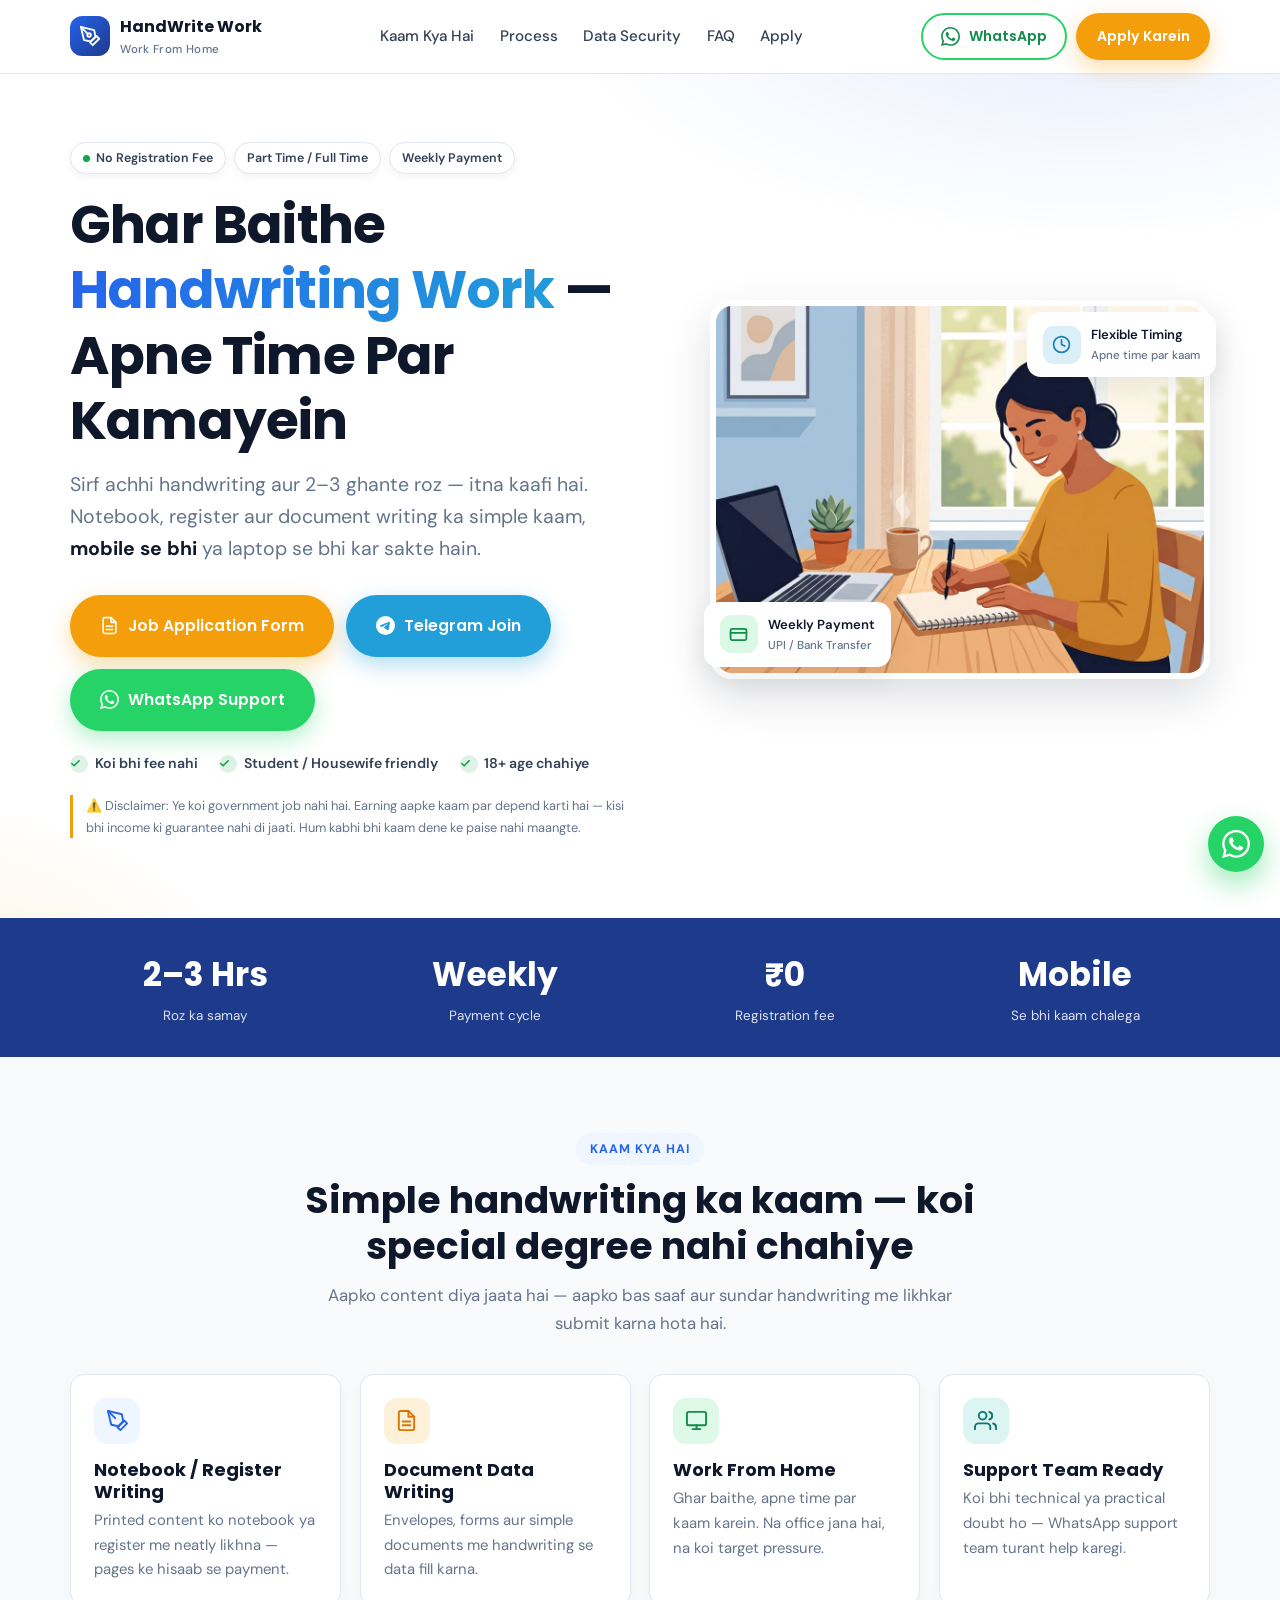
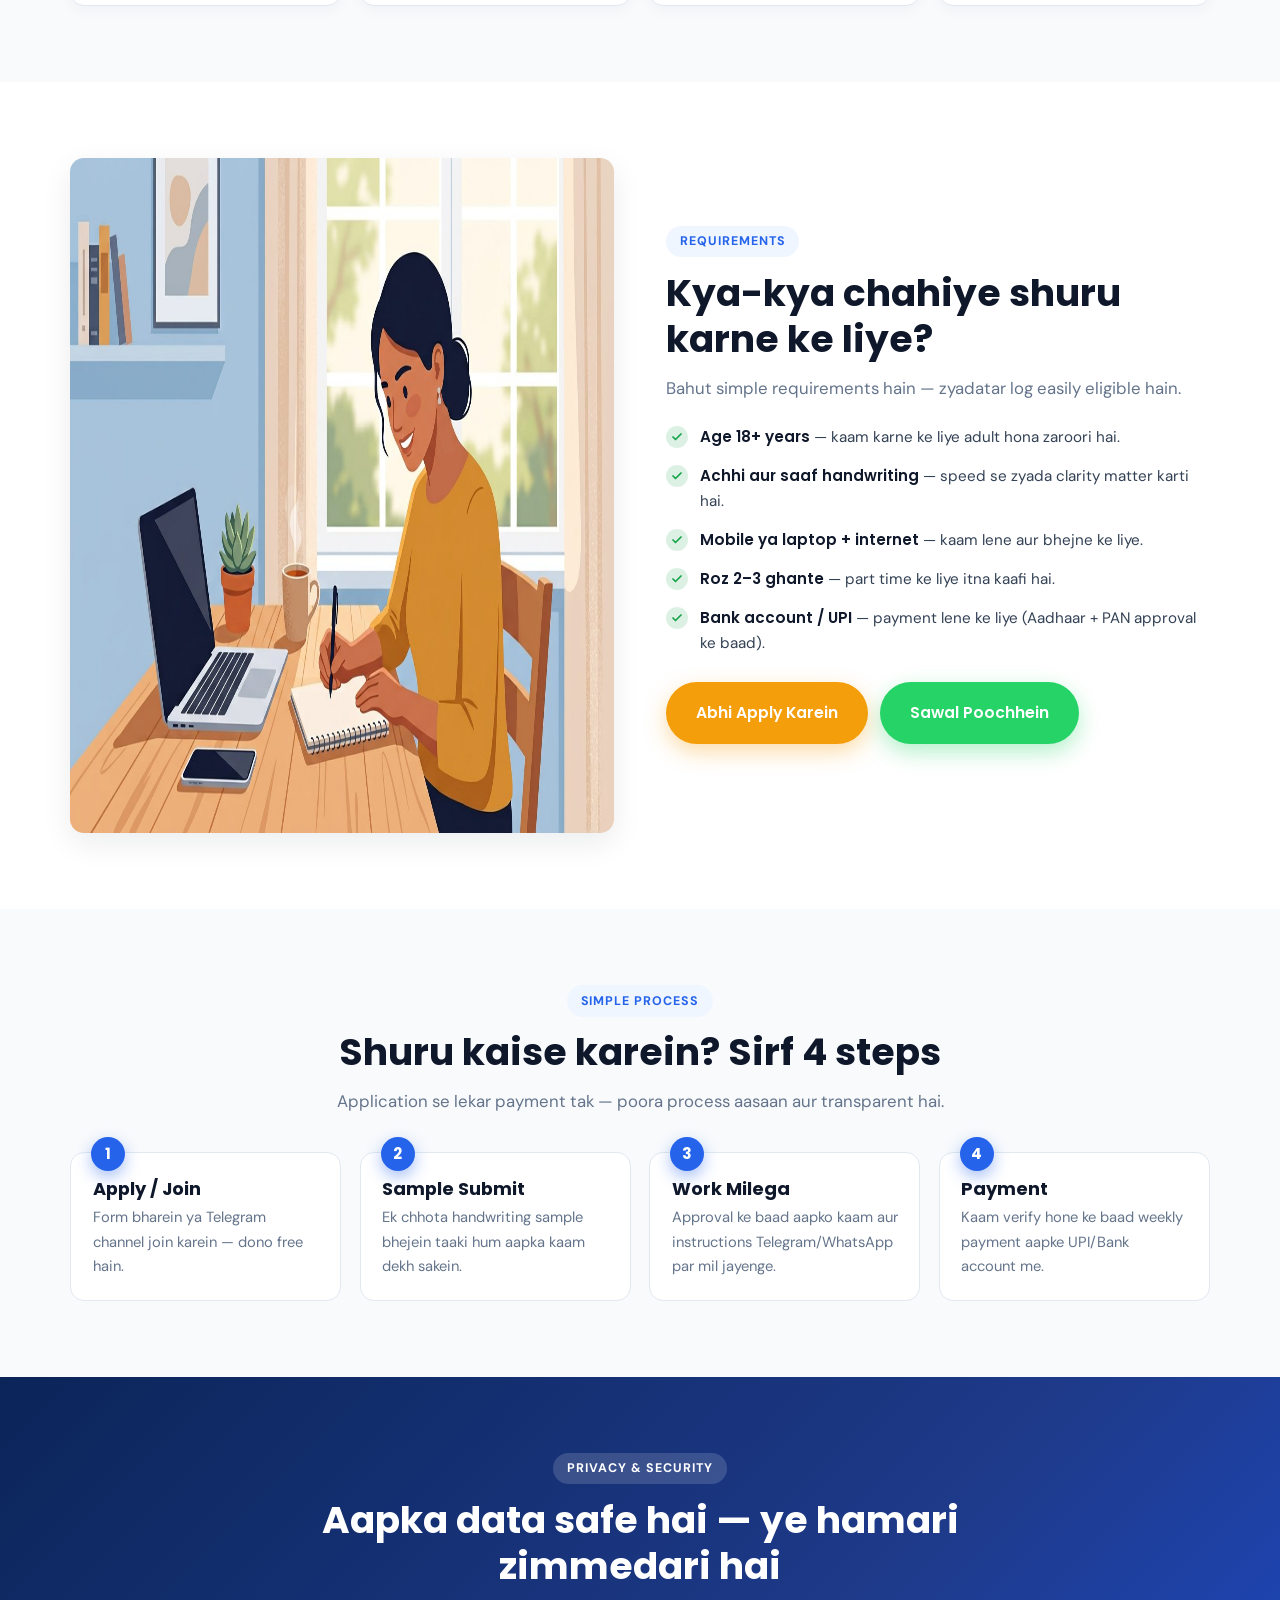
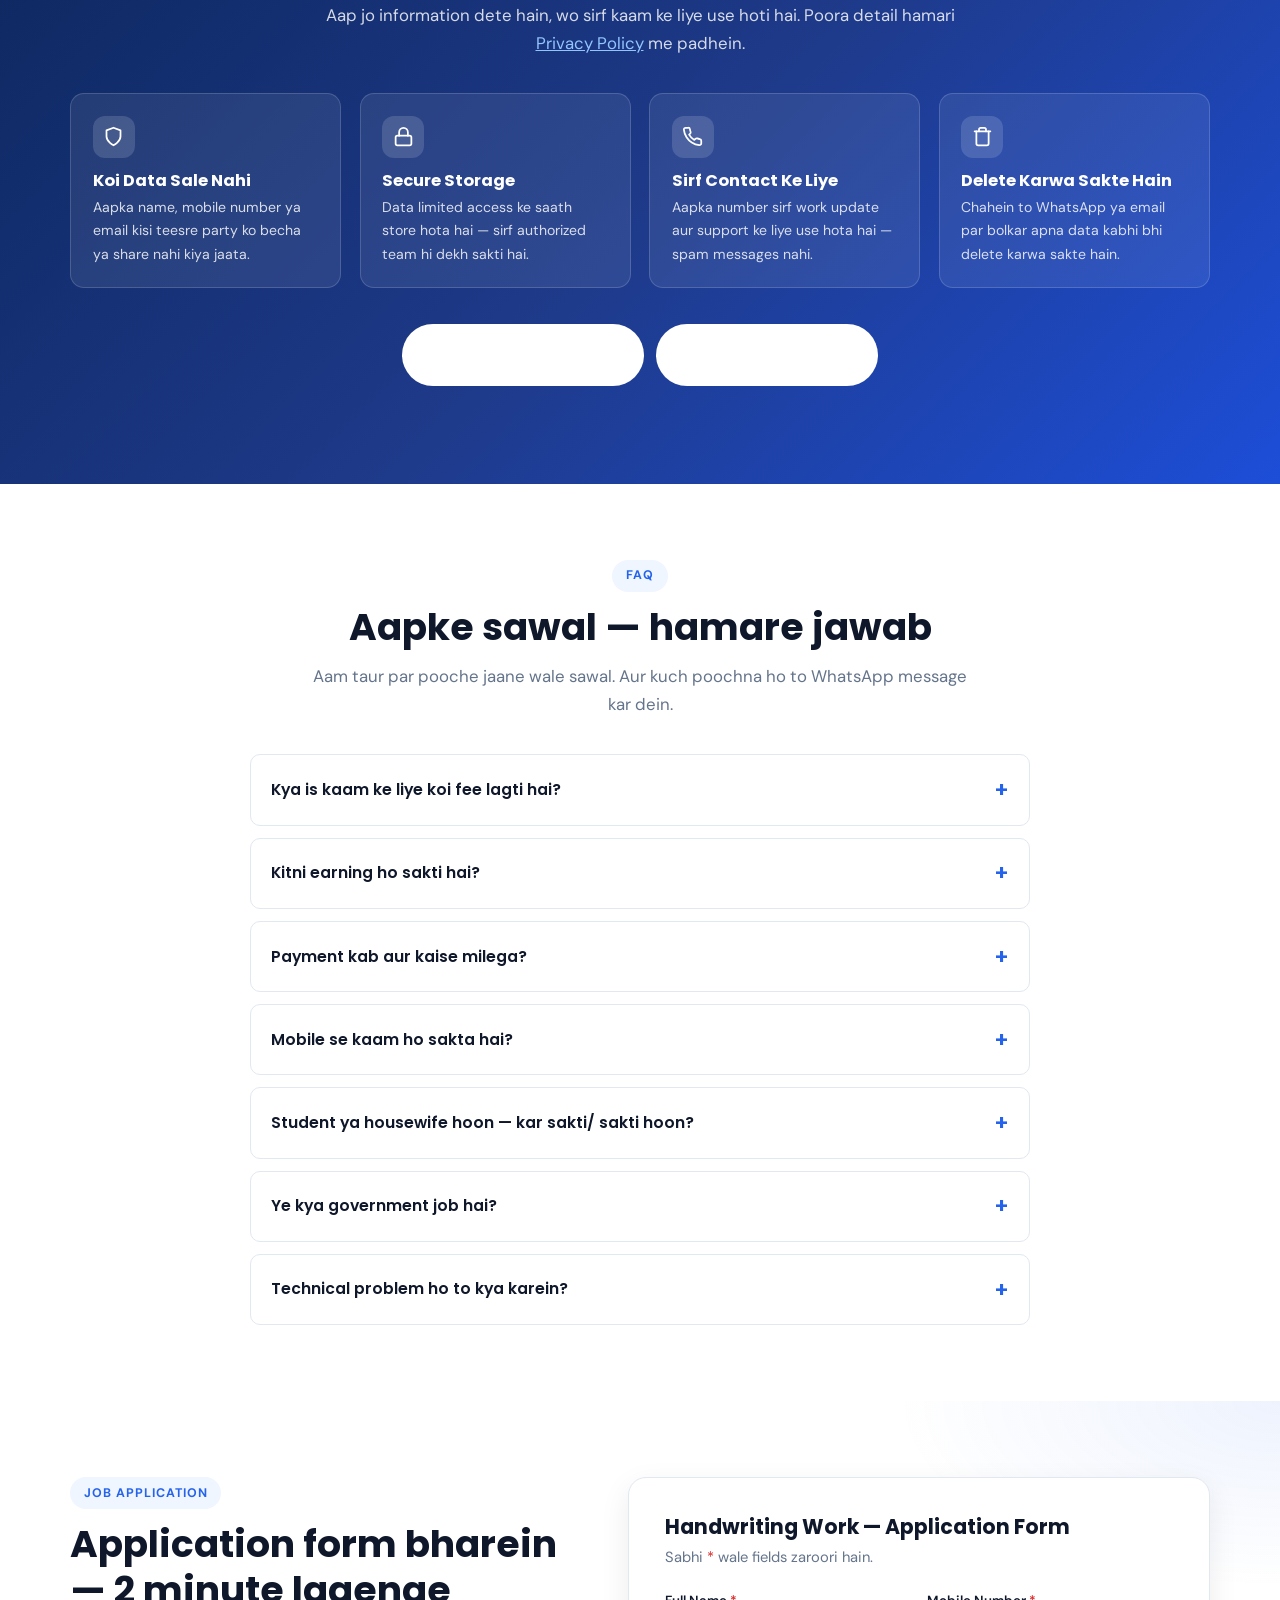
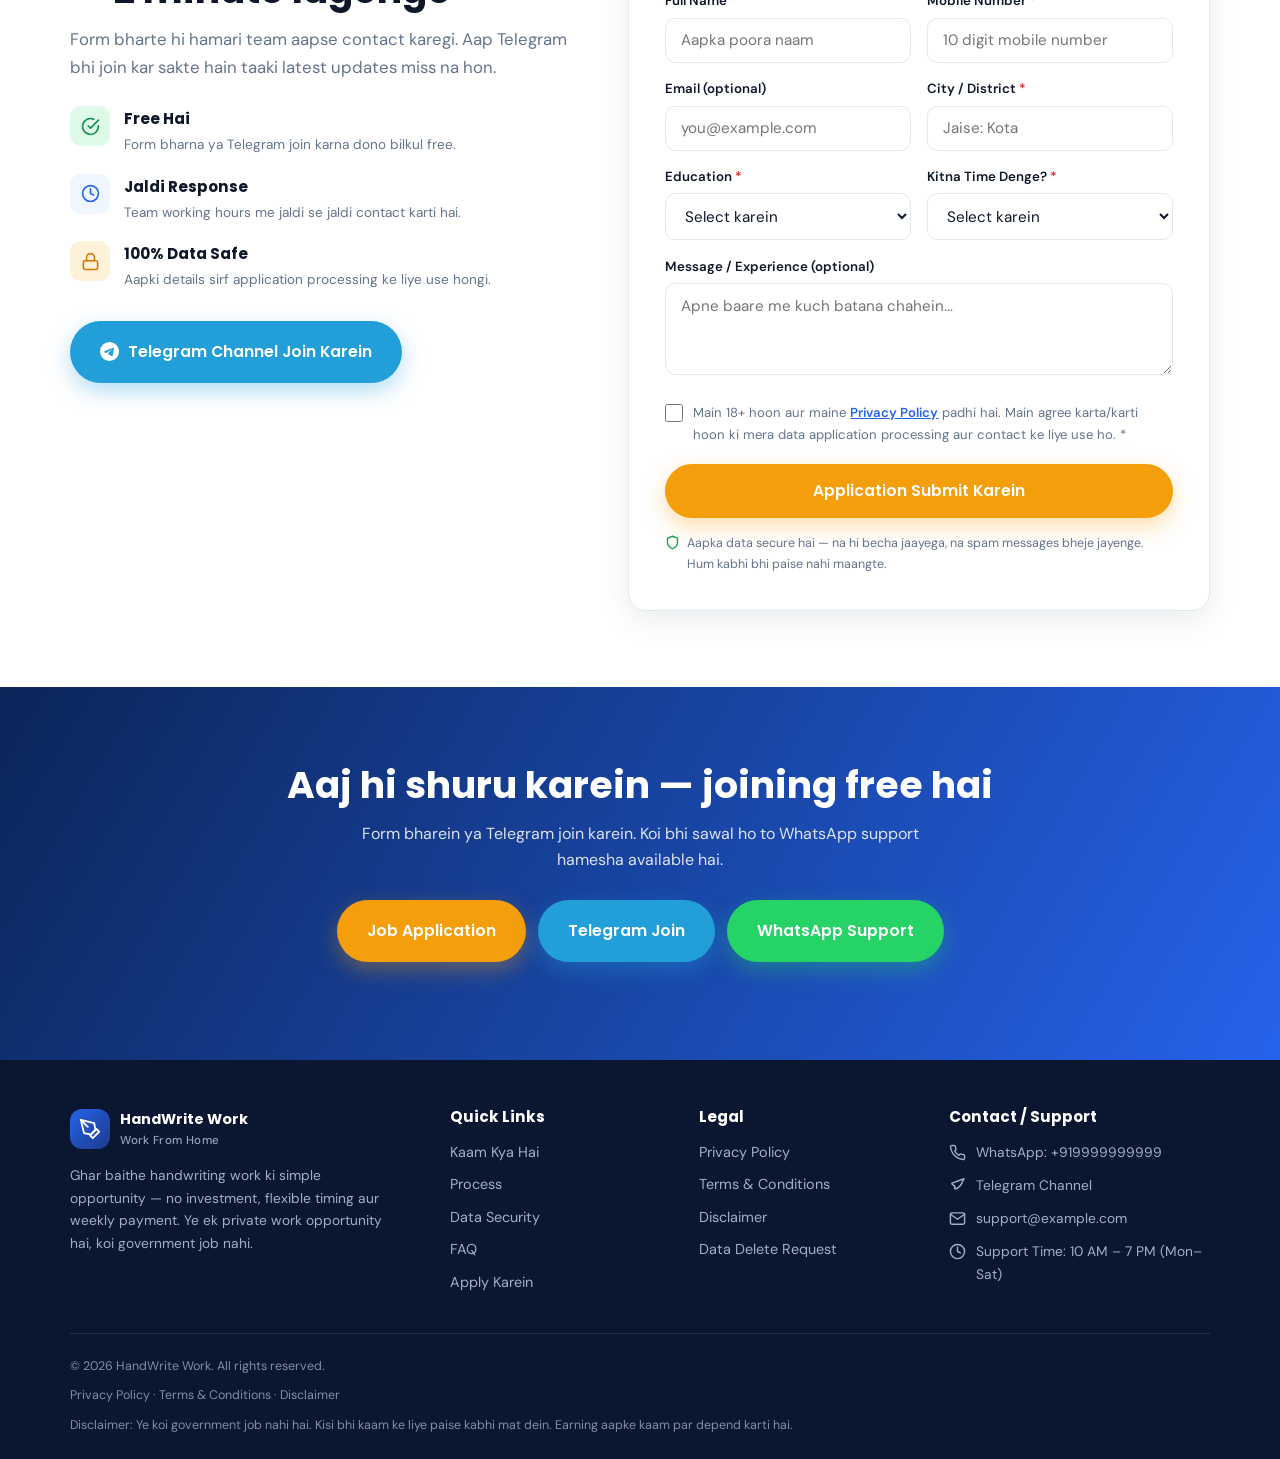
==== index.html @ a5d579d9 "Add mobile-responsive handwriting work landing page with form, Telegram/WhatsApp CTAs, privacy polic" ====
<!DOCTYPE html>
<html lang="en">
<head>
  <meta charset="UTF-8" />
  <meta name="viewport" content="width=device-width, initial-scale=1.0" />
  <title>Handwriting Work From Home | Ghar Baithe Handwriting Job</title>
  <meta name="description" content="Handwriting Work From Home job — ghar baithe handwriting kaam karein. No investment, flexible time, weekly payment. Telegram se join karein ya online application form bharein." />
  <meta name="theme-color" content="#1e3a8a" />

  <!-- Open Graph / Meta Ads friendly -->
  <meta property="og:type" content="website" />
  <meta property="og:title" content="Handwriting Work From Home | Ghar Baithe Handwriting Job" />
  <meta property="og:description" content="Ghar baithe handwriting kaam karein — no investment, flexible time, weekly payment. Abhi apply karein." />
  <meta property="og:image" content="assets/images/hero.jpg" />
  <meta property="og:url" content="" />
  <meta name="twitter:card" content="summary_large_image" />

  <link rel="preconnect" href="https://fonts.googleapis.com" />
  <link rel="preconnect" href="https://fonts.gstatic.com" crossorigin />
  <link href="https://fonts.googleapis.com/css2?family=Poppins:wght@500;600;700&family=DM+Sans:wght@400;500;600;700&display=swap" rel="stylesheet" />
  <link rel="stylesheet" href="assets/css/style.css" />
</head>
<body>

  <!-- ================= HEADER ================= -->
  <header class="site-header">
    <div class="container header-inner">
      <a href="index.html" class="brand" aria-label="Home">
        <span class="brand-icon">
          <svg viewBox="0 0 24 24" fill="none" stroke="currentColor" stroke-width="2" stroke-linecap="round" stroke-linejoin="round"><path d="M12 19l7-7 3 3-7 7-3-3z"/><path d="M18 13l-1.5-7.5L2 2l3.5 14.5L13 18l5-5z"/><path d="M2 2l7.586 7.586"/><circle cx="11" cy="11" r="2"/></svg>
        </span>
        <span class="brand-text">
          HandWrite Work
          <small>Work From Home</small>
        </span>
      </a>

      <nav class="nav-desktop" aria-label="Main navigation">
        <a href="#kaam">Kaam Kya Hai</a>
        <a href="#process">Process</a>
        <a href="#security">Data Security</a>
        <a href="#faq">FAQ</a>
        <a href="#apply">Apply</a>
      </nav>

      <div class="header-cta">
        <a class="btn btn-wa-ghost js-whatsapp" href="#" target="_blank" rel="noopener">
          <svg viewBox="0 0 24 24" fill="currentColor"><path d="M17.472 14.382c-.297-.149-1.758-.867-2.03-.967-.273-.099-.471-.148-.67.15-.197.297-.767.966-.94 1.164-.173.199-.347.223-.644.075-.297-.15-1.255-.463-2.39-1.475-.883-.788-1.48-1.761-1.653-2.059-.173-.297-.018-.458.13-.606.134-.133.298-.347.446-.52.149-.174.198-.298.298-.497.099-.198.05-.371-.025-.52-.075-.149-.669-1.612-.916-2.207-.242-.579-.487-.5-.669-.51-.173-.008-.371-.01-.57-.01-.198 0-.52.074-.792.372-.272.297-1.04 1.016-1.04 2.479 0 1.462 1.065 2.875 1.213 3.074.149.198 2.096 3.2 5.077 4.487.709.306 1.262.489 1.694.625.712.227 1.36.195 1.871.118.571-.085 1.758-.719 2.006-1.413.248-.694.248-1.289.173-1.413-.074-.124-.272-.198-.57-.347m-5.421 7.403h-.004a9.87 9.87 0 01-5.031-1.378l-.361-.214-3.741.982.998-3.648-.235-.374a9.86 9.86 0 01-1.51-5.26c.001-5.45 4.436-9.884 9.888-9.884 2.64 0 5.122 1.03 6.988 2.898a9.825 9.825 0 012.893 6.994c-.003 5.45-4.437 9.884-9.885 9.884m8.413-18.297A11.815 11.815 0 0012.05 0C5.495 0 .16 5.335.157 11.892c0 2.096.547 4.142 1.588 5.945L.057 24l6.305-1.654a11.882 11.882 0 005.683 1.448h.005c6.554 0 11.89-5.335 11.893-11.893a11.821 11.821 0 00-3.48-8.413z"/></svg>
          WhatsApp
        </a>
        <a class="btn btn-primary" href="#apply">Apply Karein</a>
      </div>
    </div>
  </header>

  <!-- ================= HERO ================= -->
  <section class="hero">
    <div class="container hero-grid">
      <div class="hero-copy">
        <div class="badge-row">
          <span class="badge"><span class="dot"></span> No Registration Fee</span>
          <span class="badge">Part Time / Full Time</span>
          <span class="badge">Weekly Payment</span>
        </div>

        <h1>Ghar Baithe <span class="hl">Handwriting Work</span> — Apne Time Par Kamayein</h1>

        <p class="hero-sub">
          Sirf achhi handwriting aur 2–3 ghante roz — itna kaafi hai.
          Notebook, register aur document writing ka simple kaam,
          <b>mobile se bhi</b> ya laptop se bhi kar sakte hain.
        </p>

        <div class="cta-row">
          <a class="btn btn-primary" href="#apply">
            <svg viewBox="0 0 24 24" fill="none" stroke="currentColor" stroke-width="2" stroke-linecap="round" stroke-linejoin="round"><path d="M14 2H6a2 2 0 0 0-2 2v16a2 2 0 0 0 2 2h12a2 2 0 0 0 2-2V8z"/><polyline points="14 2 14 8 20 8"/><line x1="16" y1="13" x2="8" y2="13"/><line x1="16" y1="17" x2="8" y2="17"/></svg>
            Job Application Form
          </a>
          <a class="btn btn-telegram js-telegram" href="#" target="_blank" rel="noopener">
            <svg viewBox="0 0 24 24" fill="currentColor"><path d="M11.944 0A12 12 0 0 0 0 12a12 12 0 0 0 12 12 12 12 0 0 0 12-12A12 12 0 0 0 12 0a12 12 0 0 0-.056 0zm4.962 7.224c.1-.002.321.023.465.14a.506.506 0 0 1 .171.325c.016.093.036.306.02.472-.18 1.898-.962 6.502-1.36 8.627-.168.9-.499 1.201-.82 1.23-.696.065-1.225-.46-1.9-.902-1.056-.693-1.653-1.124-2.678-1.8-1.185-.78-.417-1.21.258-1.91.177-.184 3.247-2.977 3.307-3.23.007-.032.014-.15-.056-.212s-.174-.041-.249-.024c-.106.024-1.793 1.14-5.061 3.345-.48.33-.913.49-1.302.48-.428-.008-1.252-.241-1.865-.44-.752-.245-1.349-.374-1.297-.789.027-.216.325-.437.893-.663 3.498-1.524 5.83-2.529 6.998-3.014 3.332-1.386 4.025-1.627 4.476-1.635z"/></svg>
            Telegram Join
          </a>
          <a class="btn btn-whatsapp js-whatsapp" href="#" target="_blank" rel="noopener">
            <svg viewBox="0 0 24 24" fill="currentColor"><path d="M17.472 14.382c-.297-.149-1.758-.867-2.03-.967-.273-.099-.471-.148-.67.15-.197.297-.767.966-.94 1.164-.173.199-.347.223-.644.075-.297-.15-1.255-.463-2.39-1.475-.883-.788-1.48-1.761-1.653-2.059-.173-.297-.018-.458.13-.606.134-.133.298-.347.446-.52.149-.174.198-.298.298-.497.099-.198.05-.371-.025-.52-.075-.149-.669-1.612-.916-2.207-.242-.579-.487-.5-.669-.51-.173-.008-.371-.01-.57-.01-.198 0-.52.074-.792.372-.272.297-1.04 1.016-1.04 2.479 0 1.462 1.065 2.875 1.213 3.074.149.198 2.096 3.2 5.077 4.487.709.306 1.262.489 1.694.625.712.227 1.36.195 1.871.118.571-.085 1.758-.719 2.006-1.413.248-.694.248-1.289.173-1.413-.074-.124-.272-.198-.57-.347m-5.421 7.403h-.004a9.87 9.87 0 01-5.031-1.378l-.361-.214-3.741.982.998-3.648-.235-.374a9.86 9.86 0 01-1.51-5.26c.001-5.45 4.436-9.884 9.888-9.884 2.64 0 5.122 1.03 6.988 2.898a9.825 9.825 0 012.893 6.994c-.003 5.45-4.437 9.884-9.885 9.884m8.413-18.297A11.815 11.815 0 0012.05 0C5.495 0 .16 5.335.157 11.892c0 2.096.547 4.142 1.588 5.945L.057 24l6.305-1.654a11.882 11.882 0 005.683 1.448h.005c6.554 0 11.89-5.335 11.893-11.893a11.821 11.821 0 00-3.48-8.413z"/></svg>
            WhatsApp Support
          </a>
        </div>

        <div class="trust-row">
          <span><span class="check-ic"><svg viewBox="0 0 24 24" fill="none" stroke="currentColor" stroke-width="3.5" stroke-linecap="round" stroke-linejoin="round"><polyline points="20 6 9 17 4 12"/></svg></span> Koi bhi fee nahi</span>
          <span><span class="check-ic"><svg viewBox="0 0 24 24" fill="none" stroke="currentColor" stroke-width="3.5" stroke-linecap="round" stroke-linejoin="round"><polyline points="20 6 9 17 4 12"/></svg></span> Student / Housewife friendly</span>
          <span><span class="check-ic"><svg viewBox="0 0 24 24" fill="none" stroke="currentColor" stroke-width="3.5" stroke-linecap="round" stroke-linejoin="round"><polyline points="20 6 9 17 4 12"/></svg></span> 18+ age chahiye</span>
        </div>

        <p class="hero-note">
          ⚠️ Disclaimer: Ye koi government job nahi hai. Earning aapke kaam par depend karti hai — kisi bhi income ki guarantee nahi di jaati.
          Hum kabhi bhi kaam dene ke paise nahi maangte.
        </p>
      </div>

      <div class="hero-media">
        <div class="frame">
          <img src="assets/images/hero.jpg" alt="Ghar baithe handwriting work karne wali woman — work from home job illustration" width="900" height="675" />
        </div>
        <div class="float-card fc-1">
          <span class="pill pill-green">
            <svg width="19" height="19" viewBox="0 0 24 24" fill="none" stroke="currentColor" stroke-width="2.2" stroke-linecap="round" stroke-linejoin="round"><rect x="2" y="5" width="20" height="14" rx="2"/><line x1="2" y1="10" x2="22" y2="10"/></svg>
          </span>
          <div>Weekly Payment<small>UPI / Bank Transfer</small></div>
        </div>
        <div class="float-card fc-2">
          <span class="pill pill-blue">
            <svg width="19" height="19" viewBox="0 0 24 24" fill="none" stroke="currentColor" stroke-width="2.2" stroke-linecap="round" stroke-linejoin="round"><circle cx="12" cy="12" r="10"/><polyline points="12 6 12 12 16 14"/></svg>
          </span>
          <div>Flexible Timing<small>Apne time par kaam</small></div>
        </div>
      </div>
    </div>
  </section>

  <!-- ================= STATS ================= -->
  <section class="stats" aria-label="Quick facts">
    <div class="container stats-grid">
      <div>
        <div class="stat-num">2–3 Hrs</div>
        <div class="stat-label">Roz ka samay</div>
      </div>
      <div>
        <div class="stat-num">Weekly</div>
        <div class="stat-label">Payment cycle</div>
      </div>
      <div>
        <div class="stat-num">₹0</div>
        <div class="stat-label">Registration fee</div>
      </div>
      <div>
        <div class="stat-num">Mobile</div>
        <div class="stat-label">Se bhi kaam chalega</div>
      </div>
    </div>
  </section>

  <!-- ================= KAAM KYA HAI ================= -->
  <section class="section" id="kaam">
    <div class="container">
      <div class="section-head">
        <span class="eyebrow">Kaam Kya Hai</span>
        <h2>Simple handwriting ka kaam — koi special degree nahi chahiye</h2>
        <p class="lead">Aapko content diya jaata hai — aapko bas saaf aur sundar handwriting me likhkar submit karna hota hai.</p>
      </div>

      <div class="cards four">
        <div class="card">
          <div class="ic ic-blue">
            <svg viewBox="0 0 24 24" fill="none" stroke="currentColor" stroke-width="2" stroke-linecap="round" stroke-linejoin="round"><path d="M12 19l7-7 3 3-7 7-3-3z"/><path d="M18 13l-1.5-7.5L2 2l3.5 14.5L13 18l5-5z"/><path d="M2 2l7.586 7.586"/></svg>
          </div>
          <h3>Notebook / Register Writing</h3>
          <p>Printed content ko notebook ya register me neatly likhna — pages ke hisaab se payment.</p>
        </div>
        <div class="card">
          <div class="ic ic-amber">
            <svg viewBox="0 0 24 24" fill="none" stroke="currentColor" stroke-width="2" stroke-linecap="round" stroke-linejoin="round"><path d="M14 2H6a2 2 0 0 0-2 2v16a2 2 0 0 0 2 2h12a2 2 0 0 0 2-2V8z"/><polyline points="14 2 14 8 20 8"/><line x1="16" y1="13" x2="8" y2="13"/><line x1="16" y1="17" x2="8" y2="17"/></svg>
          </div>
          <h3>Document Data Writing</h3>
          <p>Envelopes, forms aur simple documents me handwriting se data fill karna.</p>
        </div>
        <div class="card">
          <div class="ic ic-green">
            <svg viewBox="0 0 24 24" fill="none" stroke="currentColor" stroke-width="2" stroke-linecap="round" stroke-linejoin="round"><rect x="2" y="3" width="20" height="14" rx="2"/><line x1="8" y1="21" x2="16" y2="21"/><line x1="12" y1="17" x2="12" y2="21"/></svg>
          </div>
          <h3>Work From Home</h3>
          <p>Ghar baithe, apne time par kaam karein. Na office jana hai, na koi target pressure.</p>
        </div>
        <div class="card">
          <div class="ic ic-teal">
            <svg viewBox="0 0 24 24" fill="none" stroke="currentColor" stroke-width="2" stroke-linecap="round" stroke-linejoin="round"><path d="M17 21v-2a4 4 0 0 0-4-4H5a4 4 0 0 0-4 4v2"/><circle cx="9" cy="7" r="4"/><path d="M23 21v-2a4 4 0 0 0-3-3.87"/><path d="M16 3.13a4 4 0 0 1 0 7.75"/></svg>
          </div>
          <h3>Support Team Ready</h3>
          <p>Koi bhi technical ya practical doubt ho — WhatsApp support team turant help karegi.</p>
        </div>
      </div>
    </div>
  </section>

  <!-- ================= REQUIREMENTS ================= -->
  <section class="section" style="background: var(--white);">
    <div class="container split">
      <div class="work-img">
        <img src="assets/images/hero.jpg" alt="Handwriting work sample — ghar baithe kaam ka illustration" width="900" height="675" loading="lazy" />
      </div>
      <div>
        <span class="eyebrow">Requirements</span>
        <h2>Kya-kya chahiye shuru karne ke liye?</h2>
        <p class="lead">Bahut simple requirements hain — zyadatar log easily eligible hain.</p>

        <ul class="tick-list">
          <li>
            <span class="tk"><svg viewBox="0 0 24 24" fill="none" stroke="currentColor" stroke-width="3.5" stroke-linecap="round" stroke-linejoin="round"><polyline points="20 6 9 17 4 12"/></svg></span>
            <div><b>Age 18+ years</b> — kaam karne ke liye adult hona zaroori hai.</div>
          </li>
          <li>
            <span class="tk"><svg viewBox="0 0 24 24" fill="none" stroke="currentColor" stroke-width="3.5" stroke-linecap="round" stroke-linejoin="round"><polyline points="20 6 9 17 4 12"/></svg></span>
            <div><b>Achhi aur saaf handwriting</b> — speed se zyada clarity matter karti hai.</div>
          </li>
          <li>
            <span class="tk"><svg viewBox="0 0 24 24" fill="none" stroke="currentColor" stroke-width="3.5" stroke-linecap="round" stroke-linejoin="round"><polyline points="20 6 9 17 4 12"/></svg></span>
            <div><b>Mobile ya laptop + internet</b> — kaam lene aur bhejne ke liye.</div>
          </li>
          <li>
            <span class="tk"><svg viewBox="0 0 24 24" fill="none" stroke="currentColor" stroke-width="3.5" stroke-linecap="round" stroke-linejoin="round"><polyline points="20 6 9 17 4 12"/></svg></span>
            <div><b>Roz 2–3 ghante</b> — part time ke liye itna kaafi hai.</div>
          </li>
          <li>
            <span class="tk"><svg viewBox="0 0 24 24" fill="none" stroke="currentColor" stroke-width="3.5" stroke-linecap="round" stroke-linejoin="round"><polyline points="20 6 9 17 4 12"/></svg></span>
            <div><b>Bank account / UPI</b> — payment lene ke liye (Aadhaar + PAN approval ke baad).</div>
          </li>
        </ul>

        <div class="cta-row" style="margin-top: 1.65rem;">
          <a class="btn btn-primary" href="#apply">Abhi Apply Karein</a>
          <a class="btn btn-whatsapp js-whatsapp" href="#" target="_blank" rel="noopener">Sawal Poochhein</a>
        </div>
      </div>
    </div>
  </section>

  <!-- ================= PROCESS STEPS ================= -->
  <section class="section" id="process">
    <div class="container">
      <div class="section-head">
        <span class="eyebrow">Simple Process</span>
        <h2>Shuru kaise karein? Sirf 4 steps</h2>
        <p class="lead">Application se lekar payment tak — poora process aasaan aur transparent hai.</p>
      </div>

      <div class="steps">
        <div class="step">
          <div class="step-num">1</div>
          <h3>Apply / Join</h3>
          <p>Form bharein ya Telegram channel join karein — dono free hain.</p>
        </div>
        <div class="step">
          <div class="step-num">2</div>
          <h3>Sample Submit</h3>
          <p>Ek chhota handwriting sample bhejein taaki hum aapka kaam dekh sakein.</p>
        </div>
        <div class="step">
          <div class="step-num">3</div>
          <h3>Work Milega</h3>
          <p>Approval ke baad aapko kaam aur instructions Telegram/WhatsApp par mil jayenge.</p>
        </div>
        <div class="step">
          <div class="step-num">4</div>
          <h3>Payment</h3>
          <p>Kaam verify hone ke baad weekly payment aapke UPI/Bank account me.</p>
        </div>
      </div>
    </div>
  </section>

  <!-- ================= DATA SECURITY ================= -->
  <section class="section security" id="security">
    <div class="container">
      <div class="section-head">
        <span class="eyebrow" style="background: rgba(255,255,255,0.15); color:#fff;">Privacy & Security</span>
        <h2>Aapka data safe hai — ye hamari zimmedari hai</h2>
        <p class="lead">Aap jo information dete hain, wo sirf kaam ke liye use hoti hai. Poora detail hamari <a href="privacy-policy.html" style="color:#93c5fd; text-decoration:underline;">Privacy Policy</a> me padhein.</p>
      </div>

      <div class="sec-grid">
        <div class="sec-item">
          <div class="ic">
            <svg viewBox="0 0 24 24" fill="none" stroke="currentColor" stroke-width="2" stroke-linecap="round" stroke-linejoin="round"><path d="M12 22s8-4 8-10V5l-8-3-8 3v7c0 6 8 10 8 10z"/></svg>
          </div>
          <h3>Koi Data Sale Nahi</h3>
          <p>Aapka name, mobile number ya email kisi teesre party ko becha ya share nahi kiya jaata.</p>
        </div>
        <div class="sec-item">
          <div class="ic">
            <svg viewBox="0 0 24 24" fill="none" stroke="currentColor" stroke-width="2" stroke-linecap="round" stroke-linejoin="round"><rect x="3" y="11" width="18" height="11" rx="2"/><path d="M7 11V7a5 5 0 0 1 10 0v4"/></svg>
          </div>
          <h3>Secure Storage</h3>
          <p>Data limited access ke saath store hota hai — sirf authorized team hi dekh sakti hai.</p>
        </div>
        <div class="sec-item">
          <div class="ic">
            <svg viewBox="0 0 24 24" fill="none" stroke="currentColor" stroke-width="2" stroke-linecap="round" stroke-linejoin="round"><path d="M22 16.92v3a2 2 0 0 1-2.18 2 19.79 19.79 0 0 1-8.63-3.07 19.5 19.5 0 0 1-6-6 19.79 19.79 0 0 1-3.07-8.67A2 2 0 0 1 4.11 2h3a2 2 0 0 1 2 1.72c.127.96.361 1.903.7 2.81a2 2 0 0 1-.45 2.11L8.09 9.91a16 16 0 0 0 6 6l1.27-1.27a2 2 0 0 1 2.11-.45c.907.339 1.85.573 2.81.7A2 2 0 0 1 22 16.92z"/></svg>
          </div>
          <h3>Sirf Contact Ke Liye</h3>
          <p>Aapka number sirf work update aur support ke liye use hota hai — spam messages nahi.</p>
        </div>
        <div class="sec-item">
          <div class="ic">
            <svg viewBox="0 0 24 24" fill="none" stroke="currentColor" stroke-width="2" stroke-linecap="round" stroke-linejoin="round"><polyline points="3 6 5 6 21 6"/><path d="M19 6v14a2 2 0 0 1-2 2H7a2 2 0 0 1-2-2V6m3 0V4a2 2 0 0 1 2-2h4a2 2 0 0 1 2 2v2"/></svg>
          </div>
          <h3>Delete Karwa Sakte Hain</h3>
          <p>Chahein to WhatsApp ya email par bolkar apna data kabhi bhi delete karwa sakte hain.</p>
        </div>
      </div>

      <div class="cta-row" style="justify-content:center; margin-top:2.25rem;">
        <a class="btn btn-outline" href="privacy-policy.html" style="color:#fff; border-color:rgba(255,255,255,0.5);">Privacy Policy Padhein</a>
        <a class="btn btn-outline" href="terms.html" style="color:#fff; border-color:rgba(255,255,255,0.5);">Terms & Conditions</a>
      </div>
    </div>
  </section>

  <!-- ================= FAQ ================= -->
  <section class="section" id="faq" style="background: var(--white);">
    <div class="container">
      <div class="section-head">
        <span class="eyebrow">FAQ</span>
        <h2>Aapke sawal — hamare jawab</h2>
        <p class="lead">Aam taur par pooche jaane wale sawal. Aur kuch poochna ho to WhatsApp message kar dein.</p>
      </div>

      <div class="faq-list">
        <details class="faq">
          <summary>Kya is kaam ke liye koi fee lagti hai?</summary>
          <p>Nahi. Joining bilkul free hai. Koi registration fee, material fee ya security amount nahi li jaati. Agar koi aapse paise maange to turant WhatsApp support par report karein.</p>
        </details>
        <details class="faq">
          <summary>Kitni earning ho sakti hai?</summary>
          <p>Earning aapke complete kiye gaye pages/kaam par depend karti hai — jitna achha aur time par kaam, utni achi earning. Kisi bhi fixed income ki guarantee nahi di jaati.</p>
        </details>
        <details class="faq">
          <summary>Payment kab aur kaise milega?</summary>
          <p>Verify kiya gaya kaam weekly process hota hai. Payment UPI ya bank transfer ke through bheja jaata hai.</p>
        </details>
        <details class="faq">
          <summary>Mobile se kaam ho sakta hai?</summary>
          <p>Haan, kaam samajhne aur submit karne ke liye mobile kaafi hai. Writing ke liye notebook + pen chahiye hoga. Behtar speed ke liye laptop optional hai.</p>
        </details>
        <details class="faq">
          <summary>Student ya housewife hoon — kar sakti/ sakti hoon?</summary>
          <p>Bilkul! Ye kaam part-time ke liye design kiya gaya hai. Students, housewives aur retired log sab kar sakte hain — bas age 18+ honi chahiye.</p>
        </details>
        <details class="faq">
          <summary>Ye kya government job hai?</summary>
          <p>Nahi. Ye ek private handwriting work-from-home opportunity hai. Ye kisi government department se affiliated nahi hai.</p>
        </details>
        <details class="faq">
          <summary>Technical problem ho to kya karein?</summary>
          <p>WhatsApp support button dabayein — hamari team technical aur practical dono tarah ki help ke liye available hai.</p>
        </details>
      </div>
    </div>
  </section>

  <!-- ================= APPLICATION FORM ================= -->
  <section class="section apply" id="apply">
    <div class="container apply-grid">
      <div>
        <span class="eyebrow">Job Application</span>
        <h2>Application form bharein — 2 minute lagenge</h2>
        <p class="lead">Form bharte hi hamari team aapse contact karegi. Aap Telegram bhi join kar sakte hain taaki latest updates miss na hon.</p>

        <div class="side-points">
          <div class="side-point">
            <div class="ic ic-green">
              <svg viewBox="0 0 24 24" fill="none" stroke="currentColor" stroke-width="2" stroke-linecap="round" stroke-linejoin="round"><path d="M22 11.08V12a10 10 0 1 1-5.93-9.14"/><polyline points="22 4 12 14.01 9 11.01"/></svg>
            </div>
            <div>
              <b>Free Hai</b>
              <span>Form bharna ya Telegram join karna dono bilkul free.</span>
            </div>
          </div>
          <div class="side-point">
            <div class="ic ic-blue">
              <svg viewBox="0 0 24 24" fill="none" stroke="currentColor" stroke-width="2" stroke-linecap="round" stroke-linejoin="round"><circle cx="12" cy="12" r="10"/><polyline points="12 6 12 12 16 14"/></svg>
            </div>
            <div>
              <b>Jaldi Response</b>
              <span>Team working hours me jaldi se jaldi contact karti hai.</span>
            </div>
          </div>
          <div class="side-point">
            <div class="ic ic-amber">
              <svg viewBox="0 0 24 24" fill="none" stroke="currentColor" stroke-width="2" stroke-linecap="round" stroke-linejoin="round"><rect x="3" y="11" width="18" height="11" rx="2"/><path d="M7 11V7a5 5 0 0 1 10 0v4"/></svg>
            </div>
            <div>
              <b>100% Data Safe</b>
              <span>Aapki details sirf application processing ke liye use hongi.</span>
            </div>
          </div>
        </div>

        <div class="cta-row" style="margin-top: 1.75rem;">
          <a class="btn btn-telegram js-telegram" href="#" target="_blank" rel="noopener">
            <svg viewBox="0 0 24 24" fill="currentColor"><path d="M11.944 0A12 12 0 0 0 0 12a12 12 0 0 0 12 12 12 12 0 0 0 12-12A12 12 0 0 0 12 0a12 12 0 0 0-.056 0zm4.962 7.224c.1-.002.321.023.465.14a.506.506 0 0 1 .171.325c.016.093.036.306.02.472-.18 1.898-.962 6.502-1.36 8.627-.168.9-.499 1.201-.82 1.23-.696.065-1.225-.46-1.9-.902-1.056-.693-1.653-1.124-2.678-1.8-1.185-.78-.417-1.21.258-1.91.177-.184 3.247-2.977 3.307-3.23.007-.032.014-.15-.056-.212s-.174-.041-.249-.024c-.106.024-1.793 1.14-5.061 3.345-.48.33-.913.49-1.302.48-.428-.008-1.252-.241-1.865-.44-.752-.245-1.349-.374-1.297-.789.027-.216.325-.437.893-.663 3.498-1.524 5.83-2.529 6.998-3.014 3.332-1.386 4.025-1.627 4.476-1.635z"/></svg>
            Telegram Channel Join Karein
          </a>
        </div>
      </div>

      <div class="form-card">
        <div id="formWrap">
          <h3>Handwriting Work — Application Form</h3>
          <p class="sub">Sabhi <span style="color:var(--danger)">*</span> wale fields zaroori hain.</p>

          <form id="applyForm" novalidate>
            <div class="form-row two">
              <div class="field" id="f-name">
                <label for="fullName">Full Name <span class="req">*</span></label>
                <input type="text" id="fullName" name="fullName" placeholder="Aapka poora naam" autocomplete="name" />
                <div class="err">Please apna naam likhein.</div>
              </div>
              <div class="field" id="f-mobile">
                <label for="mobile">Mobile Number <span class="req">*</span></label>
                <input type="tel" id="mobile" name="mobile" placeholder="10 digit mobile number" maxlength="10" inputmode="numeric" autocomplete="tel" />
                <div class="err">Valid 10 digit mobile number likhein.</div>
              </div>
            </div>

            <div class="form-row two">
              <div class="field" id="f-email">
                <label for="email">Email (optional)</label>
                <input type="email" id="email" name="email" placeholder="you@example.com" autocomplete="email" />
                <div class="err">Valid email address likhein.</div>
              </div>
              <div class="field" id="f-city">
                <label for="city">City / District <span class="req">*</span></label>
                <input type="text" id="city" name="city" placeholder="Jaise: Kota" autocomplete="address-level2" />
                <div class="err">Apna city/district likhein.</div>
              </div>
            </div>

            <div class="form-row two">
              <div class="field" id="f-education">
                <label for="education">Education <span class="req">*</span></label>
                <select id="education" name="education">
                  <option value="">Select karein</option>
                  <option>10th Pass</option>
                  <option>12th Pass</option>
                  <option>Graduate</option>
                  <option>Post Graduate</option>
                  <option>Other</option>
                </select>
                <div class="err">Education select karein.</div>
              </div>
              <div class="field" id="f-worktype">
                <label for="workType">Kitna Time Denge? <span class="req">*</span></label>
                <select id="workType" name="workType">
                  <option value="">Select karein</option>
                  <option>Part Time (2–3 hrs/day)</option>
                  <option>Full Time (5–6 hrs/day)</option>
                  <option>Weekend Only</option>
                </select>
                <div class="err">Ek option select karein.</div>
              </div>
            </div>

            <div class="field" id="f-message">
              <label for="message">Message / Experience (optional)</label>
              <textarea id="message" name="message" placeholder="Apne baare me kuch batana chahein..."></textarea>
            </div>

            <label class="consent" id="f-consent">
              <input type="checkbox" id="consent" name="consent" />
              <span>
                Main 18+ hoon aur maine
                <a href="privacy-policy.html" target="_blank" rel="noopener">Privacy Policy</a> padhi hai.
                Main agree karta/karti hoon ki mera data application processing aur contact ke liye use ho.
                <span class="req">*</span>
              </span>
            </label>

            <button type="submit" class="btn btn-primary btn-block" id="submitBtn">
              Application Submit Karein
            </button>

            <div class="form-note">
              <svg viewBox="0 0 24 24" fill="none" stroke="currentColor" stroke-width="2.2" stroke-linecap="round" stroke-linejoin="round"><path d="M12 22s8-4 8-10V5l-8-3-8 3v7c0 6 8 10 8 10z"/></svg>
              <span>Aapka data secure hai — na hi becha jaayega, na spam messages bheje jayenge. Hum kabhi bhi paise nahi maangte.</span>
            </div>
          </form>
        </div>

        <!-- Success state -->
        <div class="form-success" id="formSuccess">
          <div class="big-check">
            <svg viewBox="0 0 24 24" fill="none" stroke="currentColor" stroke-width="2.5" stroke-linecap="round" stroke-linejoin="round"><polyline points="20 6 9 17 4 12"/></svg>
          </div>
          <h3>Application mil gayi! ✅</h3>
          <p>Thank you! Hamari team jaldi aapse contact karegi. Taaki confirm ho jaye, apna application WhatsApp par bhi bhej dein — niche button dabayein.</p>
          <div class="cta-row">
            <a class="btn btn-whatsapp js-whatsapp-app" href="#" target="_blank" rel="noopener">
              <svg viewBox="0 0 24 24" fill="currentColor"><path d="M17.472 14.382c-.297-.149-1.758-.867-2.03-.967-.273-.099-.471-.148-.67.15-.197.297-.767.966-.94 1.164-.173.199-.347.223-.644.075-.297-.15-1.255-.463-2.39-1.475-.883-.788-1.48-1.761-1.653-2.059-.173-.297-.018-.458.13-.606.134-.133.298-.347.446-.52.149-.174.198-.298.298-.497.099-.198.05-.371-.025-.52-.075-.149-.669-1.612-.916-2.207-.242-.579-.487-.5-.669-.51-.173-.008-.371-.01-.57-.01-.198 0-.52.074-.792.372-.272.297-1.04 1.016-1.04 2.479 0 1.462 1.065 2.875 1.213 3.074.149.198 2.096 3.2 5.077 4.487.709.306 1.262.489 1.694.625.712.227 1.36.195 1.871.118.571-.085 1.758-.719 2.006-1.413.248-.694.248-1.289.173-1.413-.074-.124-.272-.198-.57-.347m-5.421 7.403h-.004a9.87 9.87 0 01-5.031-1.378l-.361-.214-3.741.982.998-3.648-.235-.374a9.86 9.86 0 01-1.51-5.26c.001-5.45 4.436-9.884 9.888-9.884 2.64 0 5.122 1.03 6.988 2.898a9.825 9.825 0 012.893 6.994c-.003 5.45-4.437 9.884-9.885 9.884m8.413-18.297A11.815 11.815 0 0012.05 0C5.495 0 .16 5.335.157 11.892c0 2.096.547 4.142 1.588 5.945L.057 24l6.305-1.654a11.882 11.882 0 005.683 1.448h.005c6.554 0 11.89-5.335 11.893-11.893a11.821 11.821 0 00-3.48-8.413z"/></svg>
              WhatsApp Par Bhejein
            </a>
            <a class="btn btn-telegram js-telegram" href="#" target="_blank" rel="noopener">Telegram Join</a>
          </div>
        </div>
      </div>
    </div>
  </section>

  <!-- ================= FINAL CTA ================= -->
  <section class="section final-cta">
    <div class="container">
      <h2>Aaj hi shuru karein — joining free hai</h2>
      <p>Form bharein ya Telegram join karein. Koi bhi sawal ho to WhatsApp support hamesha available hai.</p>
      <div class="cta-row">
        <a class="btn btn-primary" href="#apply">Job Application</a>
        <a class="btn btn-telegram js-telegram" href="#" target="_blank" rel="noopener">Telegram Join</a>
        <a class="btn btn-whatsapp js-whatsapp" href="#" target="_blank" rel="noopener">WhatsApp Support</a>
      </div>
    </div>
  </section>

  <!-- ================= FOOTER ================= -->
  <footer class="site-footer">
    <div class="container">
      <div class="footer-grid">
        <div>
          <div class="brand">
            <span class="brand-icon">
              <svg viewBox="0 0 24 24" fill="none" stroke="currentColor" stroke-width="2" stroke-linecap="round" stroke-linejoin="round"><path d="M12 19l7-7 3 3-7 7-3-3z"/><path d="M18 13l-1.5-7.5L2 2l3.5 14.5L13 18l5-5z"/><path d="M2 2l7.586 7.586"/></svg>
            </span>
            <span class="brand-text">
              HandWrite Work
              <small>Work From Home</small>
            </span>
          </div>
          <p class="footer-about">
            Ghar baithe handwriting work ki simple opportunity — no investment, flexible timing aur weekly payment.
            Ye ek private work opportunity hai, koi government job nahi.
          </p>
        </div>

        <div>
          <h4>Quick Links</h4>
          <ul class="footer-links">
            <li><a href="#kaam">Kaam Kya Hai</a></li>
            <li><a href="#process">Process</a></li>
            <li><a href="#security">Data Security</a></li>
            <li><a href="#faq">FAQ</a></li>
            <li><a href="#apply">Apply Karein</a></li>
          </ul>
        </div>

        <div>
          <h4>Legal</h4>
          <ul class="footer-links">
            <li><a href="privacy-policy.html">Privacy Policy</a></li>
            <li><a href="terms.html">Terms & Conditions</a></li>
            <li><a href="terms.html#disclaimer">Disclaimer</a></li>
            <li><a href="privacy-policy.html#contact">Data Delete Request</a></li>
          </ul>
        </div>

        <div>
          <h4>Contact / Support</h4>
          <ul class="footer-contact">
            <li>
              <svg viewBox="0 0 24 24" fill="none" stroke="currentColor" stroke-width="2" stroke-linecap="round" stroke-linejoin="round"><path d="M22 16.92v3a2 2 0 0 1-2.18 2 19.79 19.79 0 0 1-8.63-3.07 19.5 19.5 0 0 1-6-6 19.79 19.79 0 0 1-3.07-8.67A2 2 0 0 1 4.11 2h3a2 2 0 0 1 2 1.72c.127.96.361 1.903.7 2.81a2 2 0 0 1-.45 2.11L8.09 9.91a16 16 0 0 0 6 6l1.27-1.27a2 2 0 0 1 2.11-.45c.907.339 1.85.573 2.81.7A2 2 0 0 1 22 16.92z"/></svg>
              <a class="js-whatsapp-text" href="#" target="_blank" rel="noopener">WhatsApp Support</a>
            </li>
            <li>
              <svg viewBox="0 0 24 24" fill="none" stroke="currentColor" stroke-width="2" stroke-linecap="round" stroke-linejoin="round"><path d="M21.198 2.433a2.242 2.242 0 0 0-1.022.215l-8.609 3.33c-2.068.8-4.133 1.598-6.2 2.399l-.9.4c-.3.14-.44.25-.48.35-.1.25.1.5.25.65l4.1 3.5c.2.15.3.35.25.55-.05.35-.35.8-.55 1.15-.25.4-.5.75-.25 1 .25.3.95.55 1.65.55.95 0 2.15-.3 3.55-1.5 3.2-2.7 5.4-6.3 5.6-6.7.15-.3.1-.6-.2-.7z"/></svg>
              <a class="js-telegram-text" href="#" target="_blank" rel="noopener">Telegram Channel</a>
            </li>
            <li>
              <svg viewBox="0 0 24 24" fill="none" stroke="currentColor" stroke-width="2" stroke-linecap="round" stroke-linejoin="round"><path d="M4 4h16c1.1 0 2 .9 2 2v12c0 1.1-.9 2-2 2H4c-1.1 0-2-.9-2-2V6c0-1.1.9-2 2-2z"/><polyline points="22,6 12,13 2,6"/></svg>
              <a class="js-email-text" href="#">support@example.com</a>
            </li>
            <li>
              <svg viewBox="0 0 24 24" fill="none" stroke="currentColor" stroke-width="2" stroke-linecap="round" stroke-linejoin="round"><circle cx="12" cy="12" r="10"/><polyline points="12 6 12 12 16 14"/></svg>
              <span>Support Time: 10 AM – 7 PM (Mon–Sat)</span>
            </li>
          </ul>
        </div>
      </div>

      <div class="footer-bottom">
        <div>© <span id="year">2026</span> HandWrite Work. All rights reserved.</div>
        <div>
          <a href="privacy-policy.html">Privacy Policy</a> ·
          <a href="terms.html">Terms & Conditions</a> ·
          <a href="terms.html#disclaimer">Disclaimer</a>
        </div>
        <div>
          Disclaimer: Ye koi government job nahi hai. Kisi bhi kaam ke liye paise kabhi mat dein. Earning aapke kaam par depend karti hai.
        </div>
      </div>
    </div>
  </footer>

  <!-- Floating WhatsApp (desktop/tablet) -->
  <a class="float-wa js-whatsapp" href="#" target="_blank" rel="noopener" aria-label="WhatsApp support">
    <svg viewBox="0 0 24 24" fill="currentColor"><path d="M17.472 14.382c-.297-.149-1.758-.867-2.03-.967-.273-.099-.471-.148-.67.15-.197.297-.767.966-.94 1.164-.173.199-.347.223-.644.075-.297-.15-1.255-.463-2.39-1.475-.883-.788-1.48-1.761-1.653-2.059-.173-.297-.018-.458.13-.606.134-.133.298-.347.446-.52.149-.174.198-.298.298-.497.099-.198.05-.371-.025-.52-.075-.149-.669-1.612-.916-2.207-.242-.579-.487-.5-.669-.51-.173-.008-.371-.01-.57-.01-.198 0-.52.074-.792.372-.272.297-1.04 1.016-1.04 2.479 0 1.462 1.065 2.875 1.213 3.074.149.198 2.096 3.2 5.077 4.487.709.306 1.262.489 1.694.625.712.227 1.36.195 1.871.118.571-.085 1.758-.719 2.006-1.413.248-.694.248-1.289.173-1.413-.074-.124-.272-.198-.57-.347m-5.421 7.403h-.004a9.87 9.87 0 01-5.031-1.378l-.361-.214-3.741.982.998-3.648-.235-.374a9.86 9.86 0 01-1.51-5.26c.001-5.45 4.436-9.884 9.888-9.884 2.64 0 5.122 1.03 6.988 2.898a9.825 9.825 0 012.893 6.994c-.003 5.45-4.437 9.884-9.885 9.884m8.413-18.297A11.815 11.815 0 0012.05 0C5.495 0 .16 5.335.157 11.892c0 2.096.547 4.142 1.588 5.945L.057 24l6.305-1.654a11.882 11.882 0 005.683 1.448h.005c6.554 0 11.89-5.335 11.893-11.893a11.821 11.821 0 00-3.48-8.413z"/></svg>
  </a>

  <!-- Sticky mobile CTA bar -->
  <nav class="sticky-bar" aria-label="Quick actions">
    <a class="btn btn-primary" href="#apply">Apply</a>
    <a class="btn btn-telegram js-telegram" href="#" target="_blank" rel="noopener">
      <svg viewBox="0 0 24 24" fill="currentColor"><path d="M11.944 0A12 12 0 0 0 0 12a12 12 0 0 0 12 12 12 12 0 0 0 12-12A12 12 0 0 0 12 0a12 12 0 0 0-.056 0zm4.962 7.224c.1-.002.321.023.465.14a.506.506 0 0 1 .171.325c.016.093.036.306.02.472-.18 1.898-.962 6.502-1.36 8.627-.168.9-.499 1.201-.82 1.23-.696.065-1.225-.46-1.9-.902-1.056-.693-1.653-1.124-2.678-1.8-1.185-.78-.417-1.21.258-1.91.177-.184 3.247-2.977 3.307-3.23.007-.032.014-.15-.056-.212s-.174-.041-.249-.024c-.106.024-1.793 1.14-5.061 3.345-.48.33-.913.49-1.302.48-.428-.008-1.252-.241-1.865-.44-.752-.245-1.349-.374-1.297-.789.027-.216.325-.437.893-.663 3.498-1.524 5.83-2.529 6.998-3.014 3.332-1.386 4.025-1.627 4.476-1.635z"/></svg>
      Telegram
    </a>
    <a class="btn btn-whatsapp js-whatsapp" href="#" target="_blank" rel="noopener">
      <svg viewBox="0 0 24 24" fill="currentColor"><path d="M17.472 14.382c-.297-.149-1.758-.867-2.03-.967-.273-.099-.471-.148-.67.15-.197.297-.767.966-.94 1.164-.173.199-.347.223-.644.075-.297-.15-1.255-.463-2.39-1.475-.883-.788-1.48-1.761-1.653-2.059-.173-.297-.018-.458.13-.606.134-.133.298-.347.446-.52.149-.174.198-.298.298-.497.099-.198.05-.371-.025-.52-.075-.149-.669-1.612-.916-2.207-.242-.579-.487-.5-.669-.51-.173-.008-.371-.01-.57-.01-.198 0-.52.074-.792.372-.272.297-1.04 1.016-1.04 2.479 0 1.462 1.065 2.875 1.213 3.074.149.198 2.096 3.2 5.077 4.487.709.306 1.262.489 1.694.625.712.227 1.36.195 1.871.118.571-.085 1.758-.719 2.006-1.413.248-.694.248-1.289.173-1.413-.074-.124-.272-.198-.57-.347m-5.421 7.403h-.004a9.87 9.87 0 01-5.031-1.378l-.361-.214-3.741.982.998-3.648-.235-.374a9.86 9.86 0 01-1.51-5.26c.001-5.45 4.436-9.884 9.888-9.884 2.64 0 5.122 1.03 6.988 2.898a9.825 9.825 0 012.893 6.994c-.003 5.45-4.437 9.884-9.885 9.884m8.413-18.297A11.815 11.815 0 0012.05 0C5.495 0 .16 5.335.157 11.892c0 2.096.547 4.142 1.588 5.945L.057 24l6.305-1.654a11.882 11.882 0 005.683 1.448h.005c6.554 0 11.89-5.335 11.893-11.893a11.821 11.821 0 00-3.48-8.413z"/></svg>
      WhatsApp
    </a>
  </nav>

  <script src="assets/js/main.js"></script>
</body>
</html>
---- assets/css/style.css ----
/* ============================================================
   Handwriting Work From Home — Landing Page Styles
   Mobile-first + fully responsive
   ============================================================ */

:root {
  --primary: #1e3a8a;
  --primary-600: #2563eb;
  --primary-50: #eff6ff;
  --accent: #f59e0b;
  --accent-600: #d97706;
  --whatsapp: #25d366;
  --whatsapp-dark: #128c4b;
  --telegram: #229ed9;
  --telegram-dark: #1a7fb5;
  --ink: #0f172a;
  --ink-soft: #334155;
  --muted: #64748b;
  --line: #e2e8f0;
  --bg: #f8fafc;
  --white: #ffffff;
  --success: #16a34a;
  --danger: #dc2626;
  --radius: 14px;
  --radius-sm: 10px;
  --shadow: 0 10px 30px rgba(15, 23, 42, 0.08);
  --shadow-lg: 0 18px 45px rgba(15, 23, 42, 0.14);
  --font-head: "Poppins", "Segoe UI", sans-serif;
  --font-body: "DM Sans", "Segoe UI", sans-serif;
}

* { margin: 0; padding: 0; box-sizing: border-box; }

html { scroll-behavior: smooth; }

body {
  font-family: var(--font-body);
  color: var(--ink-soft);
  background: var(--bg);
  line-height: 1.65;
  -webkit-font-smoothing: antialiased;
  overflow-x: hidden;
}

img { max-width: 100%; display: block; }
a { color: inherit; text-decoration: none; }
ul { list-style: none; }

.container {
  width: min(1140px, 100% - 2.5rem);
  margin-inline: auto;
}

.section { padding: 3.5rem 0; }
.section-head { text-align: center; max-width: 680px; margin: 0 auto 2.25rem; }

.eyebrow {
  display: inline-block;
  background: var(--primary-50);
  color: var(--primary-600);
  font-weight: 700;
  font-size: 0.78rem;
  letter-spacing: 0.08em;
  text-transform: uppercase;
  padding: 0.35rem 0.85rem;
  border-radius: 999px;
  margin-bottom: 0.85rem;
}

h1, h2, h3, h4 { font-family: var(--font-head); color: var(--ink); line-height: 1.22; }

h2 { font-size: clamp(1.55rem, 4.2vw, 2.35rem); margin-bottom: 0.75rem; }
h3 { font-size: 1.12rem; }
.lead { font-size: 1.05rem; color: var(--muted); }

/* ---------- Buttons ---------- */
.btn {
  display: inline-flex;
  align-items: center;
  justify-content: center;
  gap: 0.55rem;
  font-family: var(--font-head);
  font-weight: 600;
  font-size: 0.98rem;
  padding: 0.85rem 1.55rem;
  border-radius: 999px;
  border: 2px solid transparent;
  cursor: pointer;
  transition: transform 0.15s ease, box-shadow 0.15s ease, background 0.15s ease;
  white-space: nowrap;
}
.btn:active { transform: scale(0.97); }
.btn svg { width: 19px; height: 19px; flex-shrink: 0; }

.btn-primary {
  background: var(--accent);
  color: var(--white);
  box-shadow: 0 8px 22px rgba(245, 158, 11, 0.35);
}
.btn-primary:hover { background: var(--accent-600); }

.btn-telegram {
  background: var(--telegram);
  color: var(--white);
  box-shadow: 0 8px 22px rgba(34, 158, 217, 0.35);
}
.btn-telegram:hover { background: var(--telegram-dark); }

.btn-whatsapp {
  background: var(--whatsapp);
  color: var(--white);
  box-shadow: 0 8px 22px rgba(37, 211, 102, 0.35);
}
.btn-whatsapp:hover { background: var(--whatsapp-dark); }

.btn-outline {
  background: var(--white);
  color: var(--primary);
  border-color: var(--primary);
}
.btn-outline:hover { background: var(--primary); color: var(--white); }

.btn-block { width: 100%; }

/* ---------- Header ---------- */
.site-header {
  position: sticky;
  top: 0;
  z-index: 60;
  background: rgba(255, 255, 255, 0.92);
  backdrop-filter: blur(10px);
  border-bottom: 1px solid var(--line);
}
.header-inner {
  display: flex;
  align-items: center;
  justify-content: space-between;
  gap: 1rem;
  padding: 0.8rem 0;
}
.brand {
  display: flex;
  align-items: center;
  gap: 0.65rem;
  font-family: var(--font-head);
  font-weight: 700;
  color: var(--ink);
}
.brand-icon {
  width: 40px;
  height: 40px;
  border-radius: 12px;
  background: linear-gradient(135deg, var(--primary-600), var(--primary));
  color: var(--white);
  display: grid;
  place-items: center;
}
.brand-icon svg { width: 22px; height: 22px; }
.brand-text small {
  display: block;
  font-family: var(--font-body);
  font-weight: 500;
  font-size: 0.72rem;
  color: var(--muted);
  letter-spacing: 0.03em;
}
.nav-desktop { display: none; align-items: center; gap: 1.6rem; font-weight: 500; font-size: 0.95rem; }
.nav-desktop a { color: var(--ink-soft); }
.nav-desktop a:hover { color: var(--primary-600); }
.header-cta { display: flex; gap: 0.55rem; }
.header-cta .btn { padding: 0.62rem 1.15rem; font-size: 0.88rem; }
.header-cta .btn-wa-ghost {
  background: var(--white);
  color: var(--whatsapp-dark);
  border-color: var(--whatsapp);
}
.header-cta .btn-wa-ghost:hover { background: var(--whatsapp); color: #fff; }

/* ---------- Hero ---------- */
.hero {
  position: relative;
  padding: 2.75rem 0 3.25rem;
  background:
    radial-gradient(900px 420px at 85% -10%, rgba(37, 99, 235, 0.12), transparent 60%),
    radial-gradient(700px 380px at -10% 110%, rgba(245, 158, 11, 0.14), transparent 55%),
    var(--white);
  overflow: hidden;
}
.hero-grid { display: grid; gap: 2.25rem; align-items: center; }

.badge-row { display: flex; flex-wrap: wrap; gap: 0.5rem; margin-bottom: 1.1rem; }
.badge {
  display: inline-flex;
  align-items: center;
  gap: 0.35rem;
  background: var(--white);
  border: 1px solid var(--line);
  color: var(--ink-soft);
  font-size: 0.78rem;
  font-weight: 600;
  padding: 0.32rem 0.75rem;
  border-radius: 999px;
  box-shadow: 0 3px 10px rgba(15, 23, 42, 0.05);
}
.badge .dot {
  width: 7px; height: 7px; border-radius: 50%;
  background: var(--success);
}
.hero h1 {
  font-size: clamp(1.95rem, 6.5vw, 3.35rem);
  letter-spacing: -0.015em;
  margin-bottom: 0.95rem;
}
.hero h1 .hl {
  background: linear-gradient(120deg, var(--primary-600), var(--telegram));
  -webkit-background-clip: text;
  background-clip: text;
  color: transparent;
}
.hero-sub {
  font-size: clamp(1.02rem, 2.6vw, 1.22rem);
  color: var(--muted);
  max-width: 560px;
  margin-bottom: 1.55rem;
}
.hero-sub b { color: var(--ink); }

.cta-row {
  display: flex;
  flex-wrap: wrap;
  gap: 0.75rem;
  margin-bottom: 1.35rem;
}
.trust-row {
  display: flex;
  flex-wrap: wrap;
  gap: 0.85rem 1.35rem;
  font-size: 0.88rem;
  font-weight: 600;
  color: var(--ink-soft);
}
.trust-row span {
  display: inline-flex;
  align-items: center;
  gap: 0.42rem;
}
.check-ic {
  width: 18px; height: 18px;
  border-radius: 50%;
  background: rgba(22, 163, 74, 0.14);
  color: var(--success);
  display: grid;
  place-items: center;
  flex-shrink: 0;
}
.check-ic svg { width: 11px; height: 11px; }

.hero-note {
  margin-top: 1.25rem;
  font-size: 0.8rem;
  color: var(--muted);
  border-left: 3px solid var(--accent);
  padding-left: 0.8rem;
  max-width: 560px;
}

.hero-media {
  position: relative;
}
.hero-media .frame {
  border-radius: 22px;
  overflow: hidden;
  box-shadow: var(--shadow-lg);
  border: 6px solid var(--white);
}
.hero-media img { width: 100%; height: 100%; object-fit: cover; aspect-ratio: 4 / 3; }

.float-card {
  position: absolute;
  background: var(--white);
  border-radius: 14px;
  padding: 0.75rem 1rem;
  box-shadow: var(--shadow);
  display: flex;
  align-items: center;
  gap: 0.65rem;
  font-size: 0.82rem;
  font-weight: 600;
  color: var(--ink);
}
.float-card small { display: block; font-weight: 500; color: var(--muted); font-size: 0.72rem; }
.float-card .pill {
  width: 38px; height: 38px; border-radius: 11px;
  display: grid; place-items: center;
}
.pill-green { background: rgba(37, 211, 102, 0.16); color: var(--whatsapp-dark); }
.pill-blue { background: rgba(34, 158, 217, 0.16); color: var(--telegram-dark); }
.pill-amber { background: rgba(245, 158, 11, 0.18); color: var(--accent-600); }
.fc-1 { bottom: 12px; left: -6px; }
.fc-2 { top: 12px; right: -6px; }

/* ---------- Stats ---------- */
.stats {
  background: var(--primary);
  color: var(--white);
  padding: 1.9rem 0;
}
.stats-grid {
  display: grid;
  grid-template-columns: repeat(2, 1fr);
  gap: 1.25rem;
  text-align: center;
}
.stat-num {
  font-family: var(--font-head);
  font-size: clamp(1.45rem, 4.5vw, 2.05rem);
  font-weight: 700;
}
.stat-label { opacity: 0.85; font-size: 0.84rem; margin-top: 0.15rem; }

/* ---------- Cards grid ---------- */
.cards {
  display: grid;
  gap: 1.15rem;
  grid-template-columns: 1fr;
}
.card {
  background: var(--white);
  border: 1px solid var(--line);
  border-radius: var(--radius);
  padding: 1.45rem;
  box-shadow: 0 4px 14px rgba(15, 23, 42, 0.04);
  transition: transform 0.18s ease, box-shadow 0.18s ease;
}
.card:hover { transform: translateY(-3px); box-shadow: var(--shadow); }
.card .ic {
  width: 46px; height: 46px;
  border-radius: 13px;
  display: grid; place-items: center;
  margin-bottom: 0.95rem;
}
.card .ic svg { width: 23px; height: 23px; }
.ic-blue { background: var(--primary-50); color: var(--primary-600); }
.ic-amber { background: rgba(245, 158, 11, 0.15); color: var(--accent-600); }
.ic-green { background: rgba(37, 211, 102, 0.15); color: var(--whatsapp-dark); }
.ic-teal { background: rgba(20, 184, 166, 0.15); color: #0f766e; }
.card p { font-size: 0.93rem; color: var(--muted); margin-top: 0.35rem; }

/* ---------- Work / requirements split ---------- */
.split {
  display: grid;
  gap: 2.25rem;
  align-items: center;
}
.work-img {
  border-radius: var(--radius);
  overflow: hidden;
  box-shadow: var(--shadow);
}
.tick-list { display: grid; gap: 0.8rem; margin-top: 1.35rem; }
.tick-list li {
  display: flex;
  gap: 0.75rem;
  align-items: flex-start;
  font-size: 0.95rem;
}
.tick-list .tk {
  width: 22px; height: 22px;
  border-radius: 50%;
  background: rgba(22, 163, 74, 0.15);
  color: var(--success);
  display: grid; place-items: center;
  flex-shrink: 0;
  margin-top: 2px;
}
.tick-list .tk svg { width: 12px; height: 12px; }
.tick-list b { color: var(--ink); font-family: var(--font-head); font-weight: 600; }

/* ---------- Steps ---------- */
.steps {
  display: grid;
  gap: 1.15rem;
  grid-template-columns: 1fr;
  counter-reset: step;
}
.step {
  position: relative;
  background: var(--white);
  border: 1px solid var(--line);
  border-radius: var(--radius);
  padding: 1.55rem 1.35rem 1.35rem;
}
.step-num {
  position: absolute;
  top: -16px;
  left: 1.25rem;
  width: 34px; height: 34px;
  border-radius: 50%;
  background: var(--primary-600);
  color: var(--white);
  font-family: var(--font-head);
  font-weight: 700;
  font-size: 0.95rem;
  display: grid; place-items: center;
  box-shadow: 0 6px 16px rgba(37, 99, 235, 0.4);
}
.step p { font-size: 0.92rem; color: var(--muted); margin-top: 0.35rem; }

/* ---------- Security band ---------- */
.security {
  background: linear-gradient(135deg, #0b2559, var(--primary) 55%, #1d4ed8);
  color: var(--white);
}
.security h2 { color: var(--white); }
.security .lead { color: rgba(255, 255, 255, 0.82); }
.sec-grid {
  display: grid;
  gap: 1.15rem;
  grid-template-columns: 1fr;
  margin-top: 2rem;
}
.sec-item {
  background: rgba(255, 255, 255, 0.08);
  border: 1px solid rgba(255, 255, 255, 0.16);
  border-radius: var(--radius);
  padding: 1.35rem;
}
.sec-item h3 { color: var(--white); font-size: 1.02rem; margin-bottom: 0.3rem; }
.sec-item p { font-size: 0.88rem; color: rgba(255, 255, 255, 0.82); }
.sec-item .ic {
  width: 42px; height: 42px;
  border-radius: 12px;
  background: rgba(255, 255, 255, 0.14);
  display: grid; place-items: center;
  margin-bottom: 0.85rem;
}
.sec-item .ic svg { width: 21px; height: 21px; color: var(--white); }

/* ---------- FAQ ---------- */
.faq-list { max-width: 780px; margin: 0 auto; display: grid; gap: 0.75rem; }
details.faq {
  background: var(--white);
  border: 1px solid var(--line);
  border-radius: var(--radius-sm);
  padding: 1.05rem 1.25rem;
}
details.faq summary {
  cursor: pointer;
  font-family: var(--font-head);
  font-weight: 600;
  color: var(--ink);
  font-size: 0.98rem;
  list-style: none;
  display: flex;
  justify-content: space-between;
  align-items: center;
  gap: 1rem;
}
details.faq summary::-webkit-details-marker { display: none; }
details.faq summary::after {
  content: "+";
  font-size: 1.35rem;
  color: var(--primary-600);
  transition: transform 0.2s ease;
}
details.faq[open] summary::after { transform: rotate(45deg); }
details.faq p {
  margin-top: 0.75rem;
  font-size: 0.93rem;
  color: var(--muted);
}

/* ---------- Application form ---------- */
.apply {
  background:
    radial-gradient(700px 340px at 100% 0%, rgba(37, 99, 235, 0.08), transparent 55%),
    var(--white);
}
.apply-grid { display: grid; gap: 2.25rem; align-items: start; }

.form-card {
  background: var(--white);
  border: 1px solid var(--line);
  border-radius: 18px;
  padding: 1.65rem 1.35rem;
  box-shadow: var(--shadow);
}
.form-card h3 { font-size: 1.28rem; margin-bottom: 0.35rem; }
.form-card .sub { font-size: 0.92rem; color: var(--muted); margin-bottom: 1.35rem; }

.form-row { display: grid; gap: 0.95rem; grid-template-columns: 1fr; margin-bottom: 0.95rem; }
.field label {
  display: block;
  font-size: 0.83rem;
  font-weight: 600;
  color: var(--ink);
  margin-bottom: 0.35rem;
}
.field label .req { color: var(--danger); }
.field input,
.field select,
.field textarea {
  width: 100%;
  border: 1.5px solid var(--line);
  border-radius: var(--radius-sm);
  padding: 0.72rem 0.95rem;
  font-family: var(--font-body);
  font-size: 0.95rem;
  color: var(--ink);
  background: var(--white);
  transition: border 0.15s ease, box-shadow 0.15s ease;
}
.field textarea { resize: vertical; min-height: 92px; }
.field input:focus,
.field select:focus,
.field textarea:focus {
  outline: none;
  border-color: var(--primary-600);
  box-shadow: 0 0 0 3px rgba(37, 99, 235, 0.15);
}
.field .err {
  display: none;
  color: var(--danger);
  font-size: 0.76rem;
  margin-top: 0.28rem;
}
.field.invalid input,
.field.invalid select { border-color: var(--danger); }
.field.invalid .err { display: block; }

.consent {
  display: flex;
  gap: 0.65rem;
  align-items: flex-start;
  font-size: 0.82rem;
  color: var(--muted);
  margin: 1.15rem 0;
}
.consent input {
  width: 18px; height: 18px;
  margin-top: 2px;
  flex-shrink: 0;
  accent-color: var(--primary-600);
}
.consent a { color: var(--primary-600); font-weight: 600; text-decoration: underline; }
.consent.invalid { color: var(--danger); }

.form-note {
  margin-top: 0.95rem;
  font-size: 0.78rem;
  color: var(--muted);
  display: flex;
  gap: 0.45rem;
  align-items: flex-start;
}
.form-note svg { width: 15px; height: 15px; flex-shrink: 0; margin-top: 2px; color: var(--success); }

.form-success {
  display: none;
  text-align: center;
  padding: 1.5rem 0.5rem;
}
.form-success.show { display: block; }
.form-success .big-check {
  width: 64px; height: 64px;
  border-radius: 50%;
  background: rgba(22, 163, 74, 0.14);
  color: var(--success);
  display: grid; place-items: center;
  margin: 0 auto 1rem;
}
.form-success .big-check svg { width: 30px; height: 30px; }
.form-success h3 { margin-bottom: 0.45rem; }
.form-success p { color: var(--muted); font-size: 0.94rem; margin-bottom: 1.25rem; }
.form-success .cta-row { justify-content: center; }

.side-points { display: grid; gap: 1rem; margin-top: 1.55rem; }
.side-point {
  display: flex;
  gap: 0.85rem;
  align-items: flex-start;
}
.side-point .ic {
  width: 40px; height: 40px;
  border-radius: 11px;
  display: grid; place-items: center;
  flex-shrink: 0;
}
.side-point .ic svg { width: 19px; height: 19px; }
.side-point b { color: var(--ink); font-family: var(--font-head); font-size: 0.95rem; display: block; }
.side-point span { font-size: 0.85rem; color: var(--muted); }

/* ---------- Final CTA ---------- */
.final-cta {
  background: linear-gradient(120deg, #0b2559, var(--primary-600));
  color: var(--white);
  text-align: center;
}
.final-cta h2 { color: var(--white); }
.final-cta p { color: rgba(255, 255, 255, 0.85); max-width: 560px; margin: 0 auto 1.65rem; }
.final-cta .cta-row { justify-content: center; }
.final-cta .btn-outline {
  background: transparent;
  color: var(--white);
  border-color: rgba(255, 255, 255, 0.55);
}
.final-cta .btn-outline:hover { background: var(--white); color: var(--primary); }

/* ---------- Footer ---------- */
.site-footer {
  background: #0b1730;
  color: #c3cede;
  padding: 3rem 0 1.5rem;
  font-size: 0.9rem;
}
.footer-grid {
  display: grid;
  gap: 2rem;
  grid-template-columns: 1fr;
}
.site-footer .brand { color: var(--white); margin-bottom: 0.85rem; }
.site-footer .brand-text small { color: #93a3ba; }
.footer-about { max-width: 320px; color: #9fb0c7; font-size: 0.86rem; }
.site-footer h4 { color: var(--white); font-size: 0.95rem; margin-bottom: 0.9rem; }
.footer-links { display: grid; gap: 0.55rem; }
.footer-links a { color: #9fb0c7; }
.footer-links a:hover { color: var(--white); }
.footer-contact li {
  display: flex;
  gap: 0.65rem;
  align-items: flex-start;
  margin-bottom: 0.65rem;
  color: #9fb0c7;
  font-size: 0.86rem;
}
.footer-contact svg { width: 17px; height: 17px; flex-shrink: 0; margin-top: 3px; }
.footer-bottom {
  margin-top: 2.35rem;
  padding-top: 1.35rem;
  border-top: 1px solid rgba(255, 255, 255, 0.1);
  display: grid;
  gap: 0.55rem;
  text-align: center;
  font-size: 0.78rem;
  color: #7d8ea8;
}

/* ---------- Floating + sticky CTA ---------- */
.float-wa {
  position: fixed;
  right: 16px;
  bottom: 92px;
  z-index: 55;
  width: 56px;
  height: 56px;
  border-radius: 50%;
  background: var(--whatsapp);
  color: var(--white);
  display: none;
  place-items: center;
  box-shadow: 0 12px 28px rgba(37, 211, 102, 0.45);
  animation: pulse-wa 2.2s infinite;
}
.float-wa svg { width: 28px; height: 28px; }
@keyframes pulse-wa {
  0% { box-shadow: 0 12px 28px rgba(37, 211, 102, 0.45), 0 0 0 0 rgba(37, 211, 102, 0.4); }
  70% { box-shadow: 0 12px 28px rgba(37, 211, 102, 0.45), 0 0 0 16px rgba(37, 211, 102, 0); }
  100% { box-shadow: 0 12px 28px rgba(37, 211, 102, 0.45), 0 0 0 0 rgba(37, 211, 102, 0); }
}

.sticky-bar {
  position: fixed;
  left: 0; right: 0; bottom: 0;
  z-index: 50;
  background: var(--white);
  border-top: 1px solid var(--line);
  padding: 0.65rem 0.85rem calc(0.65rem + env(safe-area-inset-bottom));
  display: grid;
  grid-template-columns: repeat(3, 1fr);
  gap: 0.55rem;
  box-shadow: 0 -8px 24px rgba(15, 23, 42, 0.08);
}
.sticky-bar .btn {
  padding: 0.68rem 0.45rem;
  font-size: 0.82rem;
  border-radius: 12px;
}
.sticky-bar .btn svg { width: 17px; height: 17px; }

body { padding-bottom: 84px; }

/* ---------- Legal pages ---------- */
.legal-page {
  background: var(--white);
}
.legal-hero {
  background: linear-gradient(120deg, #0b2559, var(--primary-600));
  color: var(--white);
  padding: 3rem 0;
}
.legal-hero h1 { color: var(--white); font-size: clamp(1.75rem, 5vw, 2.5rem); }
.legal-hero p { color: rgba(255, 255, 255, 0.85); margin-top: 0.55rem; }
.legal-body {
  max-width: 820px;
  margin: 0 auto;
  padding: 2.75rem 0 4rem;
}
.legal-body h2 {
  font-size: 1.35rem;
  margin: 2.25rem 0 0.75rem;
}
.legal-body h2:first-of-type { margin-top: 0; }
.legal-body p { margin-bottom: 0.95rem; color: var(--ink-soft); }
.legal-body ul { margin: 0.5rem 0 1.15rem 1.15rem; list-style: disc; }
.legal-body li { margin-bottom: 0.45rem; color: var(--ink-soft); }
.legal-body .updated {
  background: var(--primary-50);
  border-radius: var(--radius-sm);
  padding: 0.85rem 1.15rem;
  font-size: 0.88rem;
  color: var(--primary);
  font-weight: 600;
}
.legal-body a { color: var(--primary-600); text-decoration: underline; }

/* ---------- Responsive: Tablet+ ---------- */
@media (min-width: 640px) {
  .stats-grid { grid-template-columns: repeat(4, 1fr); }
  .cards { grid-template-columns: repeat(2, 1fr); }
  .steps { grid-template-columns: repeat(2, 1fr); }
  .sec-grid { grid-template-columns: repeat(2, 1fr); }
  .form-row.two { grid-template-columns: 1fr 1fr; }
  .footer-grid { grid-template-columns: 1.4fr 1fr 1fr; }
  .footer-bottom { text-align: left; }
  .float-wa { display: grid; }
}

/* ---------- Responsive: Desktop ---------- */
@media (min-width: 900px) {
  .section { padding: 4.75rem 0; }
  .nav-desktop { display: flex; }
  .hero { padding: 4.25rem 0 5rem; }
  .hero-grid { grid-template-columns: 1.08fr 0.92fr; gap: 3.25rem; }
  .hero-sub { margin-bottom: 1.85rem; }
  .cta-row .btn { padding: 1rem 1.75rem; }
  .cards { grid-template-columns: repeat(3, 1fr); }
  .split { grid-template-columns: 1fr 1fr; gap: 3.25rem; }
  .steps { grid-template-columns: repeat(4, 1fr); }
  .sec-grid { grid-template-columns: repeat(4, 1fr); }
  .apply-grid { grid-template-columns: 1fr 1.15fr; gap: 3.25rem; }
  .form-card { padding: 2.25rem; }
  .sticky-bar { display: none; }
  body { padding-bottom: 0; }
  .float-wa { bottom: 28px; }
  .footer-grid { grid-template-columns: 1.6fr 1fr 1fr 1.2fr; }
}

@media (min-width: 1100px) {
  .cards.four { grid-template-columns: repeat(4, 1fr); }
}

/* Reduced motion */
@media (prefers-reduced-motion: reduce) {
  html { scroll-behavior: auto; }
  .float-wa { animation: none; }
  .btn { transition: none; }
}
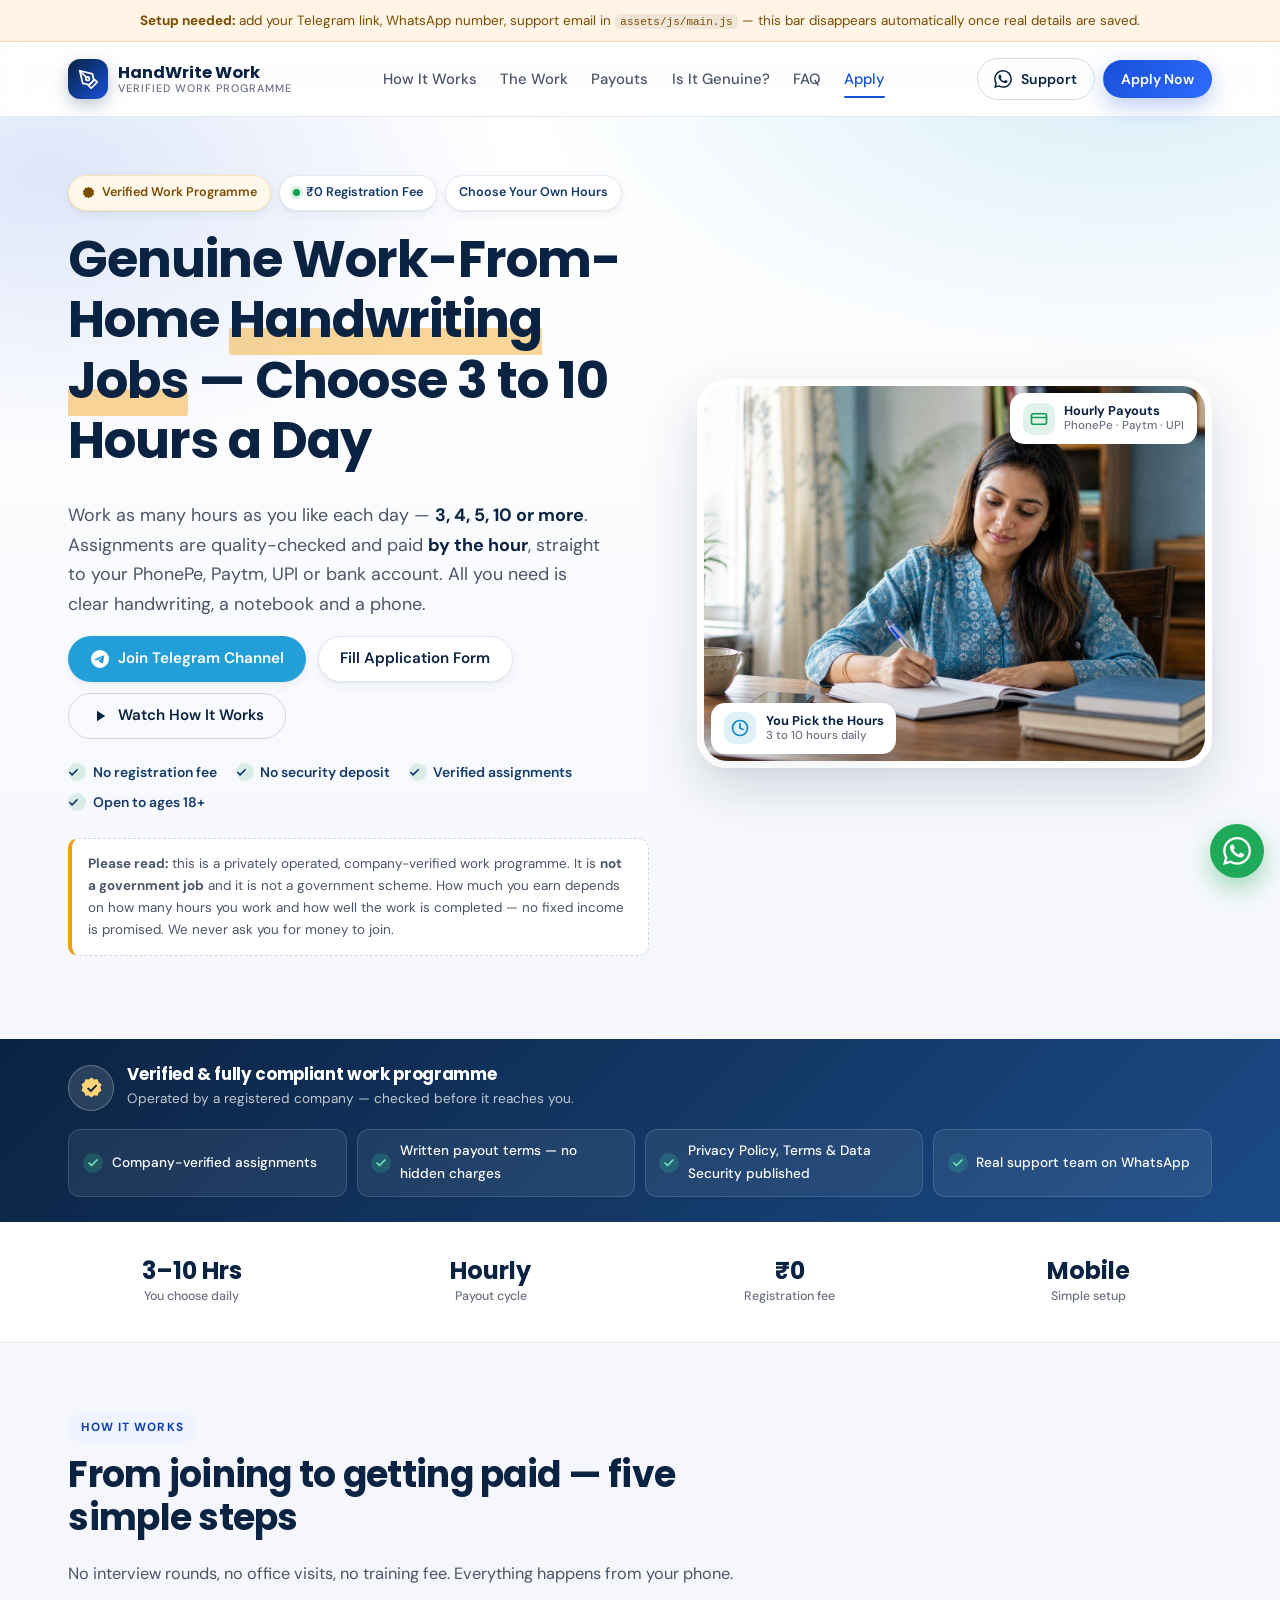
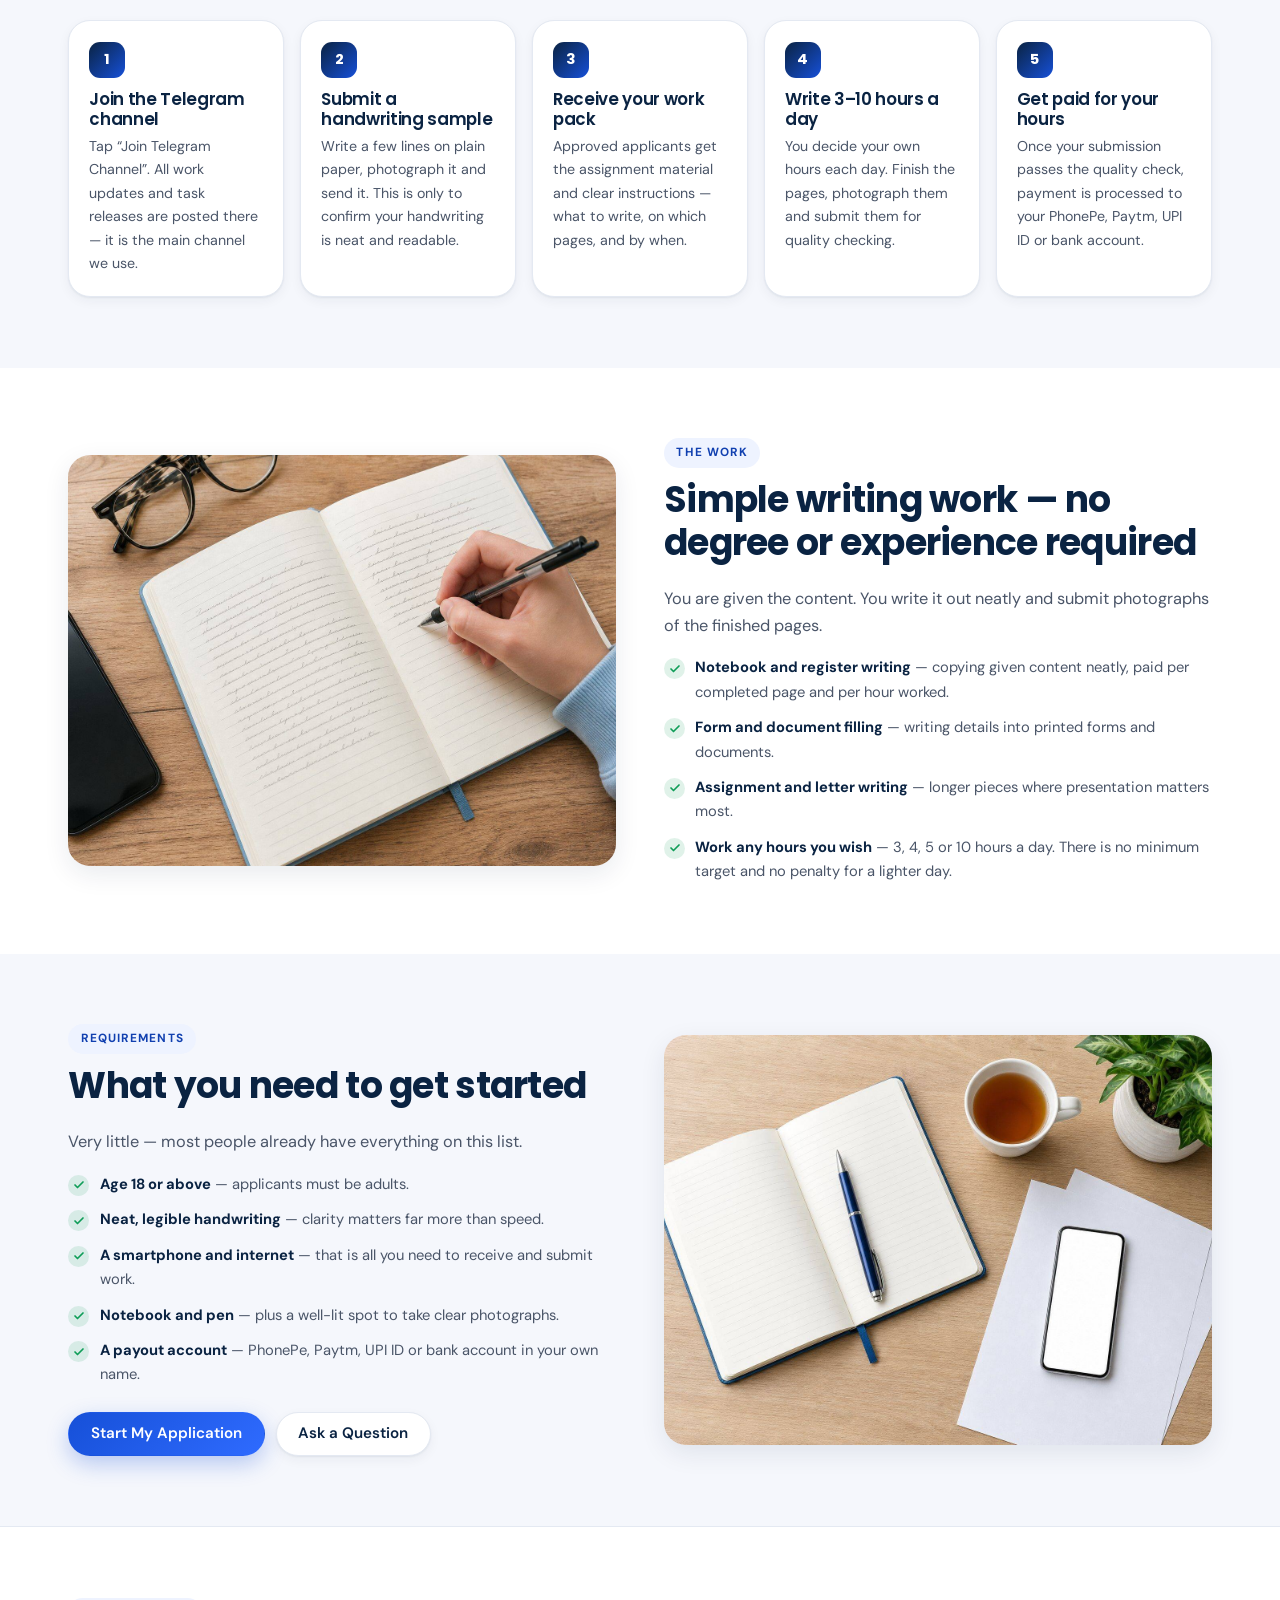
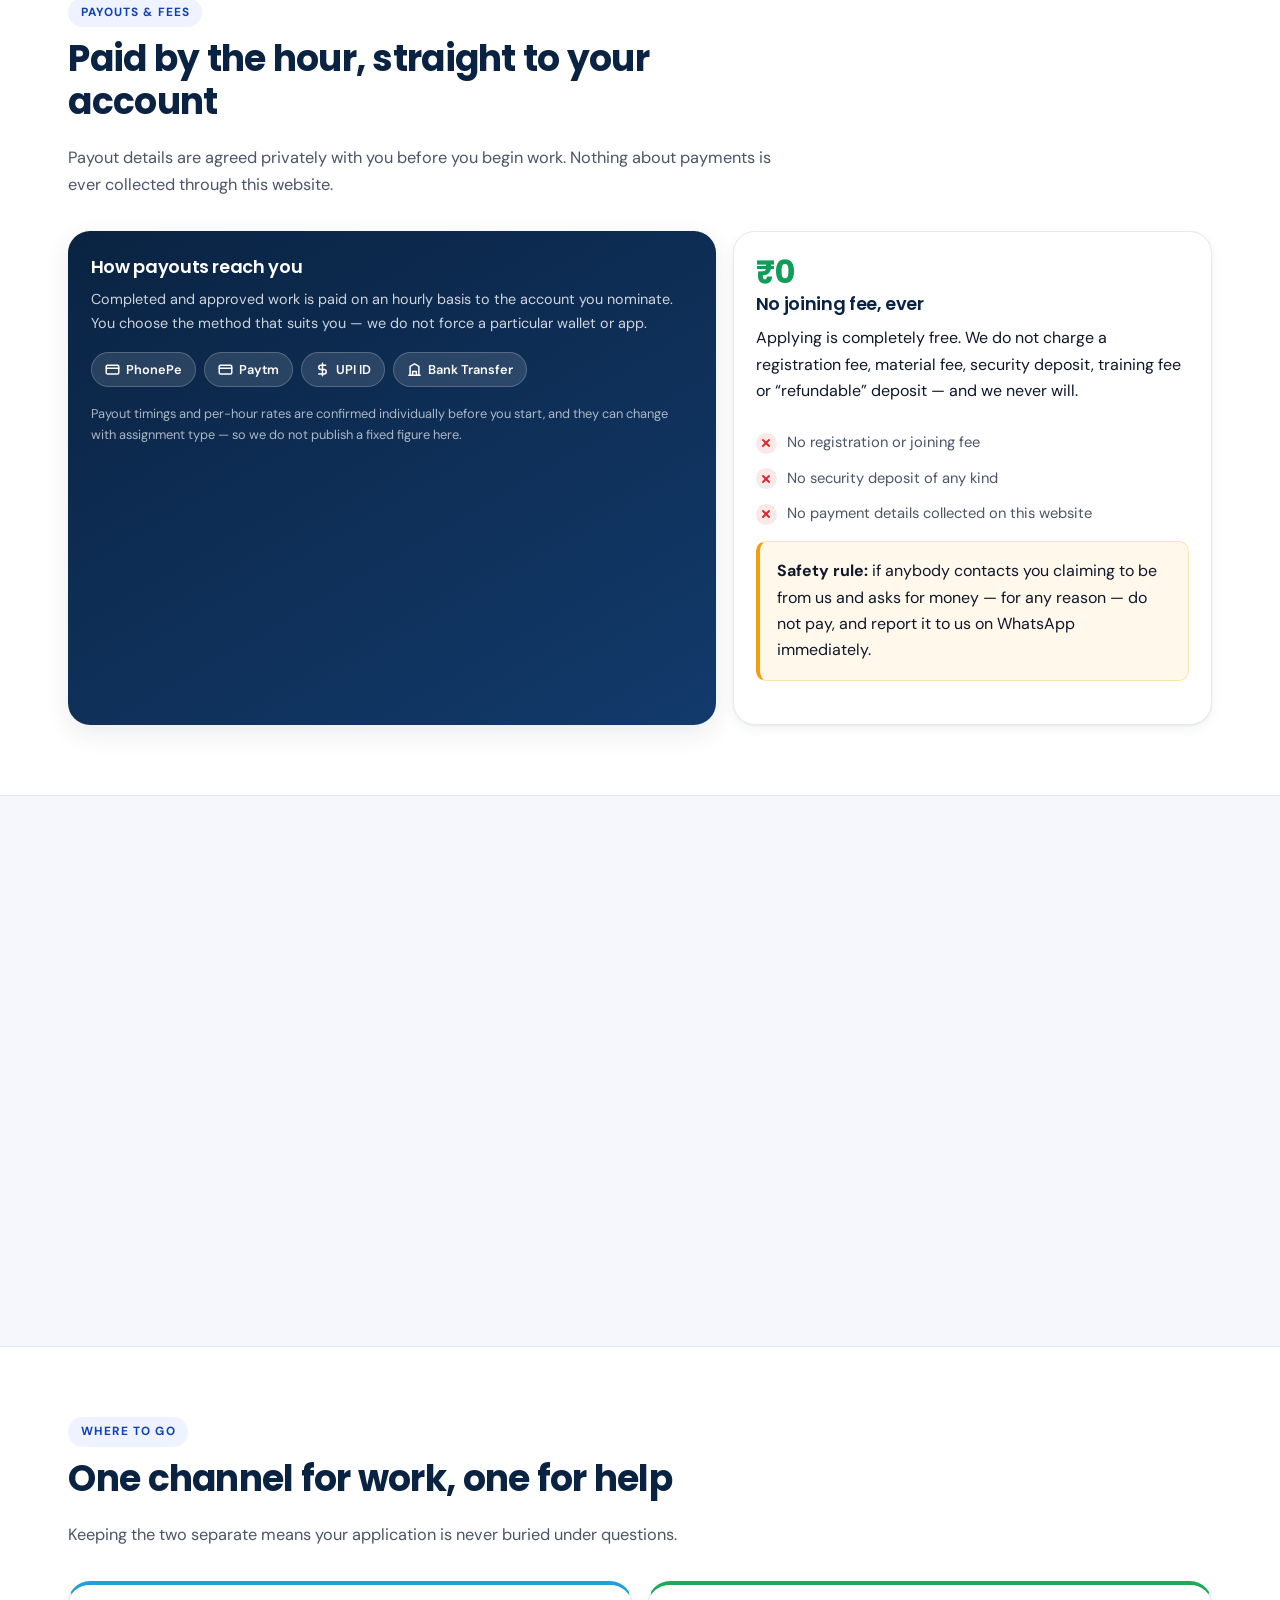
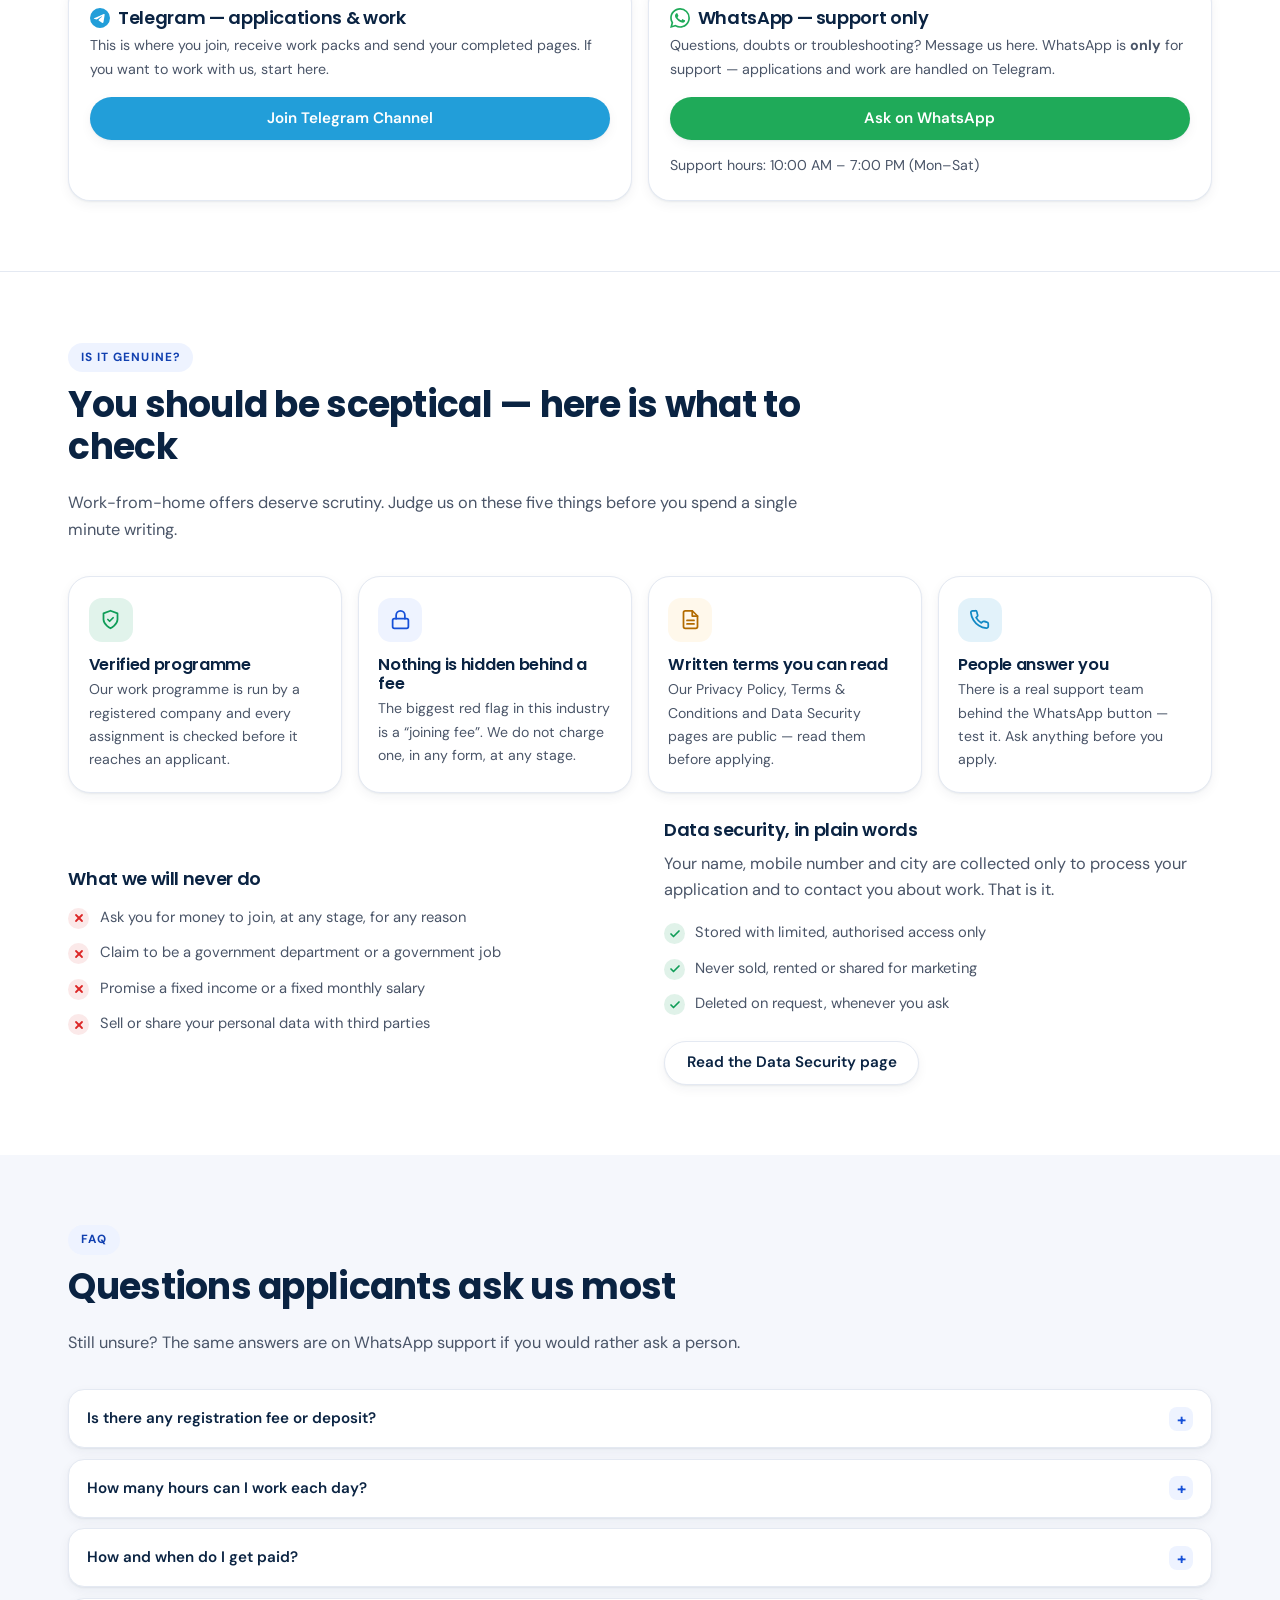
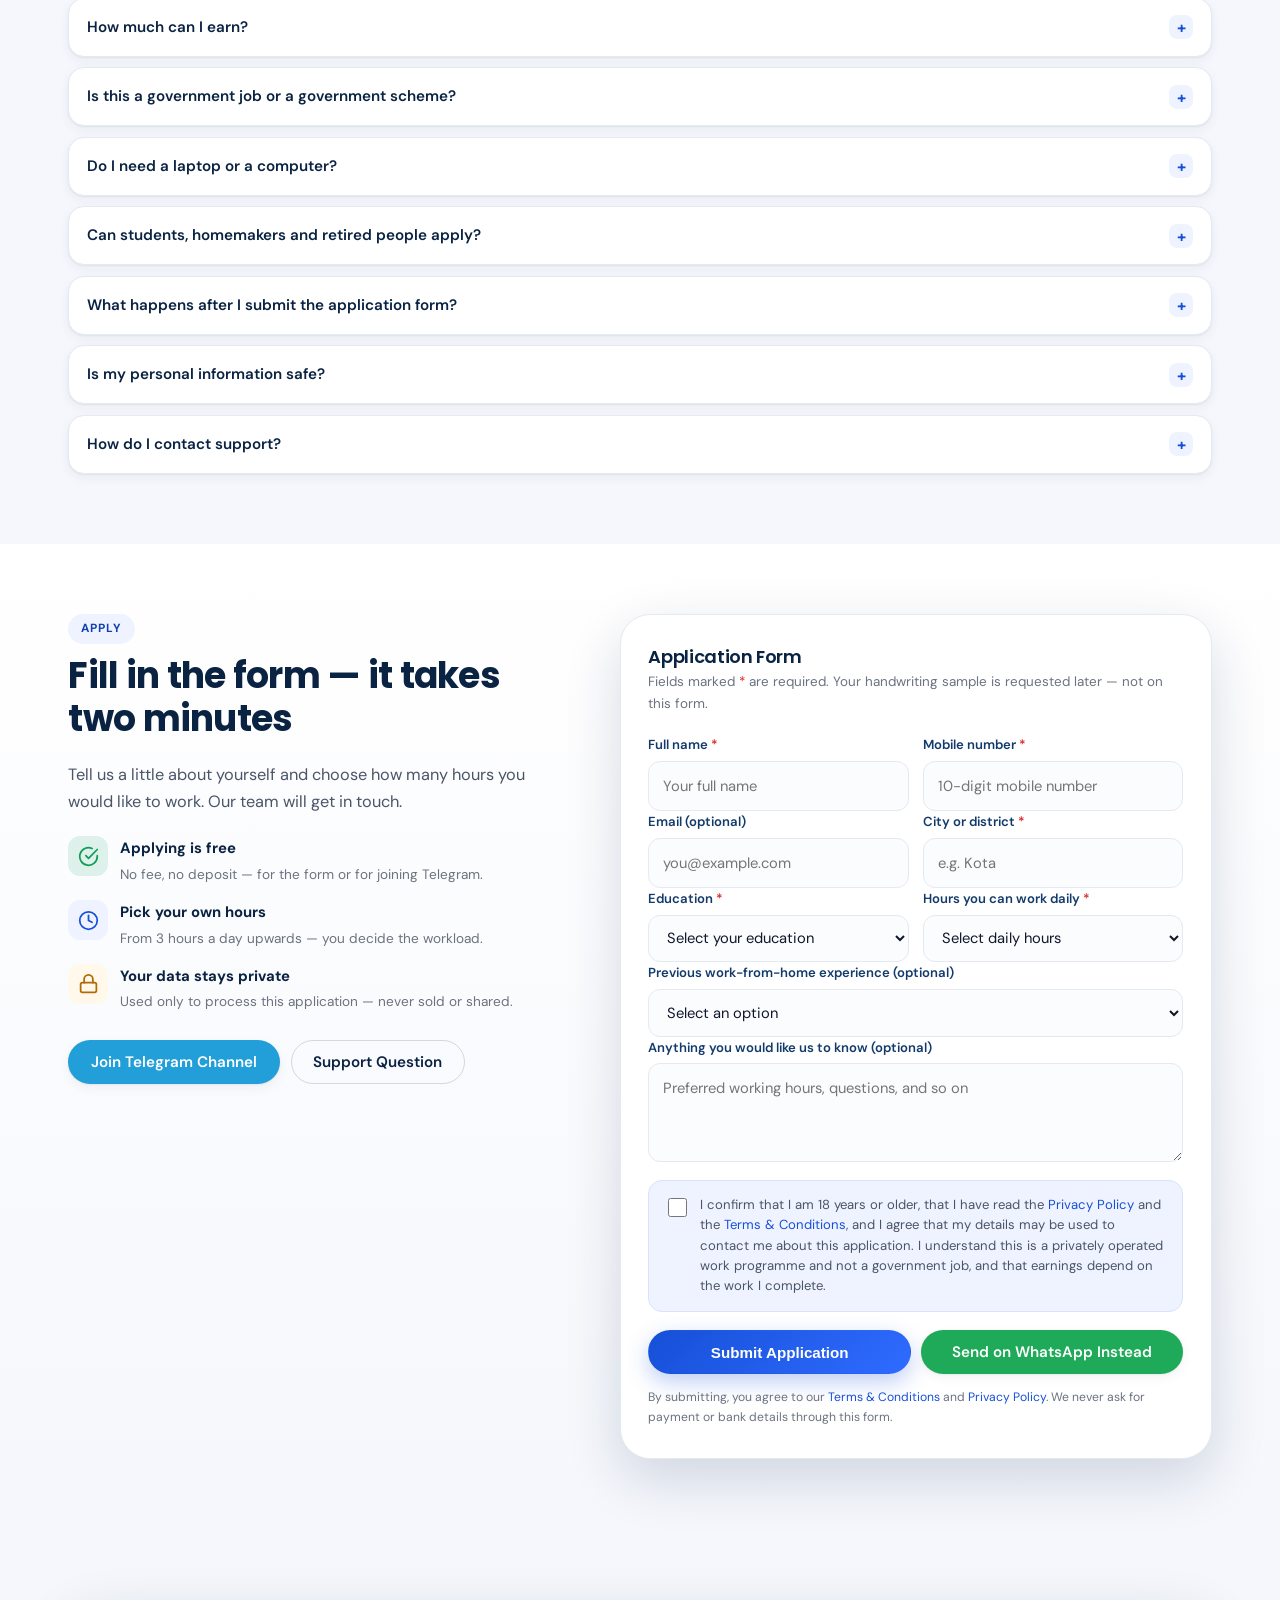
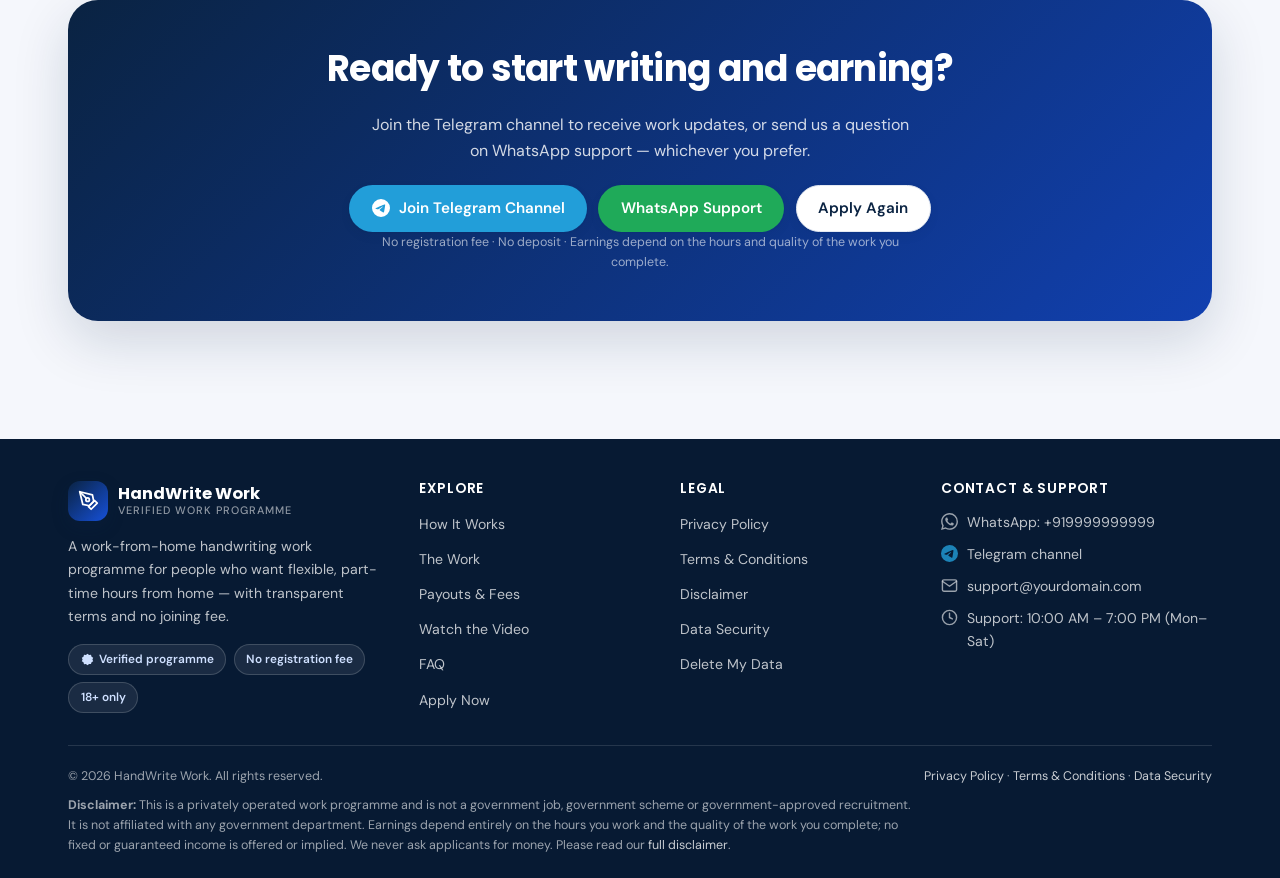
==== commit 56290164: "Rebuild as UK-English verified work programme site with replaceable images, video section and full l" ====
--- a/index.html
+++ b/index.html
@@ -1,54 +1,73 @@
 <!DOCTYPE html>
-<html lang="en">
+<html lang="en-GB">
 <head>
   <meta charset="UTF-8" />
   <meta name="viewport" content="width=device-width, initial-scale=1.0" />
-  <title>Handwriting Work From Home | Ghar Baithe Handwriting Job</title>
-  <meta name="description" content="Handwriting Work From Home job — ghar baithe handwriting kaam karein. No investment, flexible time, weekly payment. Telegram se join karein ya online application form bharein." />
-  <meta name="theme-color" content="#1e3a8a" />
-
-  <!-- Open Graph / Meta Ads friendly -->
+  <title>Handwriting Work From Home | Verified Work Programme — Choose 3–10 Hours a Day</title>
+  <meta name="description" content="Genuine work-from-home handwriting work. Choose 3 to 10 hours a day, no registration fee, payouts by the hour to PhonePe, Paytm, UPI or bank. Apply on our Telegram channel — WhatsApp is for support only." />
+  <meta name="theme-color" content="#0a2342" />
+  <meta name="robots" content="index, follow" />
+
+  <!-- Open Graph — for Facebook / Meta ads preview.
+       NOTE: after your domain is live, replace the og:image and og:url values
+       with full https:// links (Meta needs absolute URLs). -->
   <meta property="og:type" content="website" />
-  <meta property="og:title" content="Handwriting Work From Home | Ghar Baithe Handwriting Job" />
-  <meta property="og:description" content="Ghar baithe handwriting kaam karein — no investment, flexible time, weekly payment. Abhi apply karein." />
+  <meta property="og:site_name" content="HandWrite Work" />
+  <meta property="og:title" content="Handwriting Work From Home — Verified Work Programme" />
+  <meta property="og:description" content="Work 3 to 10 hours a day from home, on your own timetable. Hourly payouts to PhonePe, Paytm or UPI. No registration fee." />
   <meta property="og:image" content="assets/images/hero.jpg" />
   <meta property="og:url" content="" />
   <meta name="twitter:card" content="summary_large_image" />
-
+  <meta name="twitter:image" content="assets/images/hero.jpg" />
+
+  <link rel="icon" type="image/svg+xml" href="assets/images/favicon.svg" />
   <link rel="preconnect" href="https://fonts.googleapis.com" />
   <link rel="preconnect" href="https://fonts.gstatic.com" crossorigin />
   <link href="https://fonts.googleapis.com/css2?family=Poppins:wght@500;600;700&family=DM+Sans:wght@400;500;600;700&display=swap" rel="stylesheet" />
   <link rel="stylesheet" href="assets/css/style.css" />
+
+  <script type="application/ld+json">
+  {
+    "@context": "https://schema.org",
+    "@type": "Organization",
+    "name": "HandWrite Work",
+    "description": "Work-from-home handwriting work programme. Applicants choose 3 to 10 hours of work a day, assignments are quality-checked, and payouts are made by the hour to PhonePe, Paytm, UPI or bank account.",
+    "url": "",
+    "logo": "assets/images/favicon.svg"
+  }
+  </script>
+  <script>document.documentElement.classList.add("js");</script>
 </head>
 <body>
 
   <!-- ================= HEADER ================= -->
   <header class="site-header">
     <div class="container header-inner">
-      <a href="index.html" class="brand" aria-label="Home">
+      <a href="index.html" class="brand" aria-label="HandWrite Work — home">
         <span class="brand-icon">
           <svg viewBox="0 0 24 24" fill="none" stroke="currentColor" stroke-width="2" stroke-linecap="round" stroke-linejoin="round"><path d="M12 19l7-7 3 3-7 7-3-3z"/><path d="M18 13l-1.5-7.5L2 2l3.5 14.5L13 18l5-5z"/><path d="M2 2l7.586 7.586"/><circle cx="11" cy="11" r="2"/></svg>
         </span>
         <span class="brand-text">
-          HandWrite Work
-          <small>Work From Home</small>
+          <span class="js-company">HandWrite Work</span>
+          <small>Verified Work Programme</small>
         </span>
       </a>
 
       <nav class="nav-desktop" aria-label="Main navigation">
-        <a href="#kaam">Kaam Kya Hai</a>
-        <a href="#process">Process</a>
-        <a href="#security">Data Security</a>
+        <a href="#how-it-works">How It Works</a>
+        <a href="#work">The Work</a>
+        <a href="#payouts">Payouts</a>
+        <a href="#trust">Is It Genuine?</a>
         <a href="#faq">FAQ</a>
         <a href="#apply">Apply</a>
       </nav>
 
       <div class="header-cta">
-        <a class="btn btn-wa-ghost js-whatsapp" href="#" target="_blank" rel="noopener">
+        <a class="btn btn-ghost js-whatsapp" href="#" target="_blank" rel="noopener">
           <svg viewBox="0 0 24 24" fill="currentColor"><path d="M17.472 14.382c-.297-.149-1.758-.867-2.03-.967-.273-.099-.471-.148-.67.15-.197.297-.767.966-.94 1.164-.173.199-.347.223-.644.075-.297-.15-1.255-.463-2.39-1.475-.883-.788-1.48-1.761-1.653-2.059-.173-.297-.018-.458.13-.606.134-.133.298-.347.446-.52.149-.174.198-.298.298-.497.099-.198.05-.371-.025-.52-.075-.149-.669-1.612-.916-2.207-.242-.579-.487-.5-.669-.51-.173-.008-.371-.01-.57-.01-.198 0-.52.074-.792.372-.272.297-1.04 1.016-1.04 2.479 0 1.462 1.065 2.875 1.213 3.074.149.198 2.096 3.2 5.077 4.487.709.306 1.262.489 1.694.625.712.227 1.36.195 1.871.118.571-.085 1.758-.719 2.006-1.413.248-.694.248-1.289.173-1.413-.074-.124-.272-.198-.57-.347m-5.421 7.403h-.004a9.87 9.87 0 01-5.031-1.378l-.361-.214-3.741.982.998-3.648-.235-.374a9.86 9.86 0 01-1.51-5.26c.001-5.45 4.436-9.884 9.888-9.884 2.64 0 5.122 1.03 6.988 2.898a9.825 9.825 0 012.893 6.994c-.003 5.45-4.437 9.884-9.885 9.884m8.413-18.297A11.815 11.815 0 0012.05 0C5.495 0 .16 5.335.157 11.892c0 2.096.547 4.142 1.588 5.945L.057 24l6.305-1.654a11.882 11.882 0 005.683 1.448h.005c6.554 0 11.89-5.335 11.893-11.893a11.821 11.821 0 00-3.48-8.413z"/></svg>
-          WhatsApp
+          Support
         </a>
-        <a class="btn btn-primary" href="#apply">Apply Karein</a>
+        <a class="btn btn-primary" href="#apply">Apply Now</a>
       </div>
     </div>
   </header>
@@ -58,76 +77,113 @@
     <div class="container hero-grid">
       <div class="hero-copy">
         <div class="badge-row">
-          <span class="badge"><span class="dot"></span> No Registration Fee</span>
-          <span class="badge">Part Time / Full Time</span>
-          <span class="badge">Weekly Payment</span>
-        </div>
-
-        <h1>Ghar Baithe <span class="hl">Handwriting Work</span> — Apne Time Par Kamayein</h1>
+          <span class="badge badge-gold">
+            <svg width="13" height="13" viewBox="0 0 24 24" fill="currentColor" aria-hidden="true"><path d="M12 1.5l2.9 2.1 3.5-.3 1.1 3.4 3 1.9-1.4 3.3 1.4 3.3-3 1.9-1.1 3.4-3.5-.3L12 22.5l-2.9-2.1-3.5.3-1.1-3.4-3-1.9L2.9 12 1.5 8.7l3-1.9 1.1-3.4 3.5.3L12 1.5z"/></svg>
+            Verified Work Programme
+          </span>
+          <span class="badge"><span class="dot"></span> ₹0 Registration Fee</span>
+          <span class="badge">Choose Your Own Hours</span>
+        </div>
+
+        <h1>Genuine Work-From-Home <span class="hl">Handwriting Jobs</span> — Choose 3 to 10 Hours a Day</h1>
 
         <p class="hero-sub">
-          Sirf achhi handwriting aur 2–3 ghante roz — itna kaafi hai.
-          Notebook, register aur document writing ka simple kaam,
-          <b>mobile se bhi</b> ya laptop se bhi kar sakte hain.
+          Work as many hours as you like each day — <b>3, 4, 5, 10 or more</b>. Assignments are
+          quality-checked and paid <b>by the hour</b>, straight to your PhonePe, Paytm, UPI or
+          bank account. All you need is clear handwriting, a notebook and a phone.
         </p>
 
         <div class="cta-row">
-          <a class="btn btn-primary" href="#apply">
-            <svg viewBox="0 0 24 24" fill="none" stroke="currentColor" stroke-width="2" stroke-linecap="round" stroke-linejoin="round"><path d="M14 2H6a2 2 0 0 0-2 2v16a2 2 0 0 0 2 2h12a2 2 0 0 0 2-2V8z"/><polyline points="14 2 14 8 20 8"/><line x1="16" y1="13" x2="8" y2="13"/><line x1="16" y1="17" x2="8" y2="17"/></svg>
-            Job Application Form
+          <a class="btn btn-telegram js-telegram" href="#" target="_blank" rel="noopener">
+            <svg viewBox="0 0 24 24" fill="currentColor" aria-hidden="true"><path d="M11.944 0A12 12 0 0 0 0 12a12 12 0 0 0 12 12 12 12 0 0 0 12-12A12 12 0 0 0 12 0a12 12 0 0 0-.056 0zm4.962 7.224c.1-.002.321.023.465.14a.506.506 0 0 1 .171.325c.016.093.036.306.02.472-.18 1.898-.962 6.502-1.36 8.627-.168.9-.499 1.201-.82 1.23-.696.065-1.225-.46-1.9-.902-1.056-.693-1.653-1.124-2.678-1.8-1.185-.78-.417-1.21.258-1.91.177-.184 3.247-2.977 3.307-3.23.007-.032.014-.15-.056-.212s-.174-.041-.249-.024c-.106.024-1.793 1.14-5.061 3.345-.48.33-.913.49-1.302.48-.428-.008-1.252-.241-1.865-.44-.752-.245-1.349-.374-1.297-.789.027-.216.325-.437.893-.663 3.498-1.524 5.83-2.529 6.998-3.014 3.332-1.386 4.025-1.627 4.476-1.635z"/></svg>
+            Join Telegram Channel
           </a>
-          <a class="btn btn-telegram js-telegram" href="#" target="_blank" rel="noopener">
-            <svg viewBox="0 0 24 24" fill="currentColor"><path d="M11.944 0A12 12 0 0 0 0 12a12 12 0 0 0 12 12 12 12 0 0 0 12-12A12 12 0 0 0 12 0a12 12 0 0 0-.056 0zm4.962 7.224c.1-.002.321.023.465.14a.506.506 0 0 1 .171.325c.016.093.036.306.02.472-.18 1.898-.962 6.502-1.36 8.627-.168.9-.499 1.201-.82 1.23-.696.065-1.225-.46-1.9-.902-1.056-.693-1.653-1.124-2.678-1.8-1.185-.78-.417-1.21.258-1.91.177-.184 3.247-2.977 3.307-3.23.007-.032.014-.15-.056-.212s-.174-.041-.249-.024c-.106.024-1.793 1.14-5.061 3.345-.48.33-.913.49-1.302.48-.428-.008-1.252-.241-1.865-.44-.752-.245-1.349-.374-1.297-.789.027-.216.325-.437.893-.663 3.498-1.524 5.83-2.529 6.998-3.014 3.332-1.386 4.025-1.627 4.476-1.635z"/></svg>
-            Telegram Join
+          <a class="btn btn-outline" href="#apply">Fill Application Form</a>
+          <a class="btn btn-ghost" href="#video">
+            <svg viewBox="0 0 24 24" fill="currentColor" aria-hidden="true"><path d="M8 5v14l11-7z"/></svg>
+            Watch How It Works
           </a>
-          <a class="btn btn-whatsapp js-whatsapp" href="#" target="_blank" rel="noopener">
-            <svg viewBox="0 0 24 24" fill="currentColor"><path d="M17.472 14.382c-.297-.149-1.758-.867-2.03-.967-.273-.099-.471-.148-.67.15-.197.297-.767.966-.94 1.164-.173.199-.347.223-.644.075-.297-.15-1.255-.463-2.39-1.475-.883-.788-1.48-1.761-1.653-2.059-.173-.297-.018-.458.13-.606.134-.133.298-.347.446-.52.149-.174.198-.298.298-.497.099-.198.05-.371-.025-.52-.075-.149-.669-1.612-.916-2.207-.242-.579-.487-.5-.669-.51-.173-.008-.371-.01-.57-.01-.198 0-.52.074-.792.372-.272.297-1.04 1.016-1.04 2.479 0 1.462 1.065 2.875 1.213 3.074.149.198 2.096 3.2 5.077 4.487.709.306 1.262.489 1.694.625.712.227 1.36.195 1.871.118.571-.085 1.758-.719 2.006-1.413.248-.694.248-1.289.173-1.413-.074-.124-.272-.198-.57-.347m-5.421 7.403h-.004a9.87 9.87 0 01-5.031-1.378l-.361-.214-3.741.982.998-3.648-.235-.374a9.86 9.86 0 01-1.51-5.26c.001-5.45 4.436-9.884 9.888-9.884 2.64 0 5.122 1.03 6.988 2.898a9.825 9.825 0 012.893 6.994c-.003 5.45-4.437 9.884-9.885 9.884m8.413-18.297A11.815 11.815 0 0012.05 0C5.495 0 .16 5.335.157 11.892c0 2.096.547 4.142 1.588 5.945L.057 24l6.305-1.654a11.882 11.882 0 005.683 1.448h.005c6.554 0 11.89-5.335 11.893-11.893a11.821 11.821 0 00-3.48-8.413z"/></svg>
-            WhatsApp Support
-          </a>
         </div>
 
         <div class="trust-row">
-          <span><span class="check-ic"><svg viewBox="0 0 24 24" fill="none" stroke="currentColor" stroke-width="3.5" stroke-linecap="round" stroke-linejoin="round"><polyline points="20 6 9 17 4 12"/></svg></span> Koi bhi fee nahi</span>
-          <span><span class="check-ic"><svg viewBox="0 0 24 24" fill="none" stroke="currentColor" stroke-width="3.5" stroke-linecap="round" stroke-linejoin="round"><polyline points="20 6 9 17 4 12"/></svg></span> Student / Housewife friendly</span>
-          <span><span class="check-ic"><svg viewBox="0 0 24 24" fill="none" stroke="currentColor" stroke-width="3.5" stroke-linecap="round" stroke-linejoin="round"><polyline points="20 6 9 17 4 12"/></svg></span> 18+ age chahiye</span>
+          <span><span class="check-ic"><svg viewBox="0 0 24 24" fill="none" stroke="currentColor" stroke-width="3.6" stroke-linecap="round" stroke-linejoin="round"><polyline points="20 6 9 17 4 12"/></svg></span> No registration fee</span>
+          <span><span class="check-ic"><svg viewBox="0 0 24 24" fill="none" stroke="currentColor" stroke-width="3.6" stroke-linecap="round" stroke-linejoin="round"><polyline points="20 6 9 17 4 12"/></svg></span> No security deposit</span>
+          <span><span class="check-ic"><svg viewBox="0 0 24 24" fill="none" stroke="currentColor" stroke-width="3.6" stroke-linecap="round" stroke-linejoin="round"><polyline points="20 6 9 17 4 12"/></svg></span> Verified assignments</span>
+          <span><span class="check-ic"><svg viewBox="0 0 24 24" fill="none" stroke="currentColor" stroke-width="3.6" stroke-linecap="round" stroke-linejoin="round"><polyline points="20 6 9 17 4 12"/></svg></span> Open to ages 18+</span>
         </div>
 
         <p class="hero-note">
-          ⚠️ Disclaimer: Ye koi government job nahi hai. Earning aapke kaam par depend karti hai — kisi bhi income ki guarantee nahi di jaati.
-          Hum kabhi bhi kaam dene ke paise nahi maangte.
+          <b>Please read:</b> this is a privately operated, company-verified work programme. It is
+          <b>not a government job</b> and it is not a government scheme. How much you earn depends on
+          how many hours you work and how well the work is completed — no fixed income is promised.
+          We never ask you for money to join.
         </p>
       </div>
 
       <div class="hero-media">
         <div class="frame">
-          <img src="assets/images/hero.jpg" alt="Ghar baithe handwriting work karne wali woman — work from home job illustration" width="900" height="675" />
+          <img data-img="hero" src="assets/images/hero.jpg" alt="A woman working from home, writing neatly in a notebook at her desk" width="1200" height="900" />
+        </div>
+        <div class="float-card fc-2">
+          <span class="pill pill-green">
+            <svg width="18" height="18" viewBox="0 0 24 24" fill="none" stroke="currentColor" stroke-width="2.2" stroke-linecap="round" stroke-linejoin="round" aria-hidden="true"><rect x="2" y="5" width="20" height="14" rx="2"/><line x1="2" y1="10" x2="22" y2="10"/></svg>
+          </span>
+          <div>Hourly Payouts<small>PhonePe · Paytm · UPI</small></div>
         </div>
         <div class="float-card fc-1">
-          <span class="pill pill-green">
-            <svg width="19" height="19" viewBox="0 0 24 24" fill="none" stroke="currentColor" stroke-width="2.2" stroke-linecap="round" stroke-linejoin="round"><rect x="2" y="5" width="20" height="14" rx="2"/><line x1="2" y1="10" x2="22" y2="10"/></svg>
+          <span class="pill pill-blue">
+            <svg width="18" height="18" viewBox="0 0 24 24" fill="none" stroke="currentColor" stroke-width="2.2" stroke-linecap="round" stroke-linejoin="round" aria-hidden="true"><circle cx="12" cy="12" r="10"/><polyline points="12 6 12 12 16 14"/></svg>
           </span>
-          <div>Weekly Payment<small>UPI / Bank Transfer</small></div>
-        </div>
-        <div class="float-card fc-2">
-          <span class="pill pill-blue">
-            <svg width="19" height="19" viewBox="0 0 24 24" fill="none" stroke="currentColor" stroke-width="2.2" stroke-linecap="round" stroke-linejoin="round"><circle cx="12" cy="12" r="10"/><polyline points="12 6 12 12 16 14"/></svg>
-          </span>
-          <div>Flexible Timing<small>Apne time par kaam</small></div>
+          <div>You Pick the Hours<small>3 to 10 hours daily</small></div>
+        </div>
+      </div>
+    </div>
+  </section>
+
+  <!-- ================= VERIFIED STRIP ================= -->
+  <section class="verified-strip">
+    <div class="container">
+      <div class="verified-head">
+        <span class="verified-seal" aria-hidden="true">
+          <svg viewBox="0 0 24 24" fill="currentColor"><path d="M12 1.5l2.9 2.1 3.5-.3 1.1 3.4 3 1.9-1.4 3.3 1.4 3.3-3 1.9-1.1 3.4-3.5-.3L12 22.5l-2.9-2.1-3.5.3-1.1-3.4-3-1.9L2.9 12 1.5 8.7l3-1.9 1.1-3.4 3.5.3L12 1.5z"/><path d="M16.7 8.9l-5.4 5.4-2.6-2.6-1.4 1.4 4 4 6.8-6.8z" fill="#0a2342"/></svg>
+        </span>
+        <div>
+          <h2>Verified &amp; fully compliant work programme</h2>
+          <p>Operated by a registered company — checked before it reaches you.</p>
+        </div>
+      </div>
+
+      <div class="verified-grid">
+        <div class="verified-item">
+          <span class="vk"><svg viewBox="0 0 24 24" fill="none" stroke="currentColor" stroke-width="3.4" stroke-linecap="round" stroke-linejoin="round"><polyline points="20 6 9 17 4 12"/></svg></span>
+          Company-verified assignments
+        </div>
+        <div class="verified-item">
+          <span class="vk"><svg viewBox="0 0 24 24" fill="none" stroke="currentColor" stroke-width="3.4" stroke-linecap="round" stroke-linejoin="round"><polyline points="20 6 9 17 4 12"/></svg></span>
+          Written payout terms — no hidden charges
+        </div>
+        <div class="verified-item">
+          <span class="vk"><svg viewBox="0 0 24 24" fill="none" stroke="currentColor" stroke-width="3.4" stroke-linecap="round" stroke-linejoin="round"><polyline points="20 6 9 17 4 12"/></svg></span>
+          Privacy Policy, Terms &amp; Data Security published
+        </div>
+        <div class="verified-item">
+          <span class="vk"><svg viewBox="0 0 24 24" fill="none" stroke="currentColor" stroke-width="3.4" stroke-linecap="round" stroke-linejoin="round"><polyline points="20 6 9 17 4 12"/></svg></span>
+          Real support team on WhatsApp
         </div>
       </div>
     </div>
   </section>
 
   <!-- ================= STATS ================= -->
-  <section class="stats" aria-label="Quick facts">
+  <section class="stats" aria-label="Key facts">
     <div class="container stats-grid">
       <div>
-        <div class="stat-num">2–3 Hrs</div>
-        <div class="stat-label">Roz ka samay</div>
+        <div class="stat-num">3–10 Hrs</div>
+        <div class="stat-label">You choose daily</div>
       </div>
       <div>
-        <div class="stat-num">Weekly</div>
-        <div class="stat-label">Payment cycle</div>
+        <div class="stat-num">Hourly</div>
+        <div class="stat-label">Payout cycle</div>
       </div>
       <div>
         <div class="stat-num">₹0</div>
@@ -135,225 +191,350 @@
       </div>
       <div>
         <div class="stat-num">Mobile</div>
-        <div class="stat-label">Se bhi kaam chalega</div>
-      </div>
-    </div>
-  </section>
-
-  <!-- ================= KAAM KYA HAI ================= -->
-  <section class="section" id="kaam">
+        <div class="stat-label">Simple setup</div>
+      </div>
+    </div>
+  </section>
+
+  <!-- ================= HOW IT WORKS ================= -->
+  <section class="section" id="how-it-works">
     <div class="container">
-      <div class="section-head">
-        <span class="eyebrow">Kaam Kya Hai</span>
-        <h2>Simple handwriting ka kaam — koi special degree nahi chahiye</h2>
-        <p class="lead">Aapko content diya jaata hai — aapko bas saaf aur sundar handwriting me likhkar submit karna hota hai.</p>
-      </div>
-
-      <div class="cards four">
-        <div class="card">
+      <div class="section-head reveal">
+        <span class="eyebrow">How It Works</span>
+        <h2>From joining to getting paid — five simple steps</h2>
+        <p class="lead">No interview rounds, no office visits, no training fee. Everything happens from your phone.</p>
+      </div>
+
+      <div class="steps">
+        <div class="step reveal">
+          <div class="step-num">1</div>
+          <h3>Join the Telegram channel</h3>
+          <p>Tap “Join Telegram Channel”. All work updates and task releases are posted there — it is the main channel we use.</p>
+        </div>
+        <div class="step reveal">
+          <div class="step-num">2</div>
+          <h3>Submit a handwriting sample</h3>
+          <p>Write a few lines on plain paper, photograph it and send it. This is only to confirm your handwriting is neat and readable.</p>
+        </div>
+        <div class="step reveal">
+          <div class="step-num">3</div>
+          <h3>Receive your work pack</h3>
+          <p>Approved applicants get the assignment material and clear instructions — what to write, on which pages, and by when.</p>
+        </div>
+        <div class="step reveal">
+          <div class="step-num">4</div>
+          <h3>Write 3–10 hours a day</h3>
+          <p>You decide your own hours each day. Finish the pages, photograph them and submit them for quality checking.</p>
+        </div>
+        <div class="step reveal">
+          <div class="step-num">5</div>
+          <h3>Get paid for your hours</h3>
+          <p>Once your submission passes the quality check, payment is processed to your PhonePe, Paytm, UPI ID or bank account.</p>
+        </div>
+      </div>
+    </div>
+  </section>
+
+  <!-- ================= THE WORK ================= -->
+  <section class="section on-white" id="work">
+    <div class="container split">
+      <div class="work-img reveal">
+        <img data-img="workSample" src="assets/images/work-sample.jpg" alt="Close-up of neat handwriting being written in a lined notebook" width="1200" height="900" loading="lazy" />
+      </div>
+      <div class="reveal">
+        <span class="eyebrow">The Work</span>
+        <h2>Simple writing work — no degree or experience required</h2>
+        <p class="lead">You are given the content. You write it out neatly and submit photographs of the finished pages.</p>
+
+        <ul class="tick-list mt-2">
+          <li><span class="tk"><svg viewBox="0 0 24 24" fill="none" stroke="currentColor" stroke-width="3.4" stroke-linecap="round" stroke-linejoin="round"><polyline points="20 6 9 17 4 12"/></svg></span><div><b>Notebook and register writing</b> — copying given content neatly, paid per completed page and per hour worked.</div></li>
+          <li><span class="tk"><svg viewBox="0 0 24 24" fill="none" stroke="currentColor" stroke-width="3.4" stroke-linecap="round" stroke-linejoin="round"><polyline points="20 6 9 17 4 12"/></svg></span><div><b>Form and document filling</b> — writing details into printed forms and documents.</div></li>
+          <li><span class="tk"><svg viewBox="0 0 24 24" fill="none" stroke="currentColor" stroke-width="3.4" stroke-linecap="round" stroke-linejoin="round"><polyline points="20 6 9 17 4 12"/></svg></span><div><b>Assignment and letter writing</b> — longer pieces where presentation matters most.</div></li>
+          <li><span class="tk"><svg viewBox="0 0 24 24" fill="none" stroke="currentColor" stroke-width="3.4" stroke-linecap="round" stroke-linejoin="round"><polyline points="20 6 9 17 4 12"/></svg></span><div><b>Work any hours you wish</b> — 3, 4, 5 or 10 hours a day. There is no minimum target and no penalty for a lighter day.</div></li>
+        </ul>
+      </div>
+    </div>
+  </section>
+
+  <!-- ================= REQUIREMENTS ================= -->
+  <section class="section">
+    <div class="container split">
+      <div class="reveal">
+        <span class="eyebrow">Requirements</span>
+        <h2>What you need to get started</h2>
+        <p class="lead">Very little — most people already have everything on this list.</p>
+
+        <ul class="tick-list mt-2">
+          <li><span class="tk"><svg viewBox="0 0 24 24" fill="none" stroke="currentColor" stroke-width="3.4" stroke-linecap="round" stroke-linejoin="round"><polyline points="20 6 9 17 4 12"/></svg></span><div><b>Age 18 or above</b> — applicants must be adults.</div></li>
+          <li><span class="tk"><svg viewBox="0 0 24 24" fill="none" stroke="currentColor" stroke-width="3.4" stroke-linecap="round" stroke-linejoin="round"><polyline points="20 6 9 17 4 12"/></svg></span><div><b>Neat, legible handwriting</b> — clarity matters far more than speed.</div></li>
+          <li><span class="tk"><svg viewBox="0 0 24 24" fill="none" stroke="currentColor" stroke-width="3.4" stroke-linecap="round" stroke-linejoin="round"><polyline points="20 6 9 17 4 12"/></svg></span><div><b>A smartphone and internet</b> — that is all you need to receive and submit work.</div></li>
+          <li><span class="tk"><svg viewBox="0 0 24 24" fill="none" stroke="currentColor" stroke-width="3.4" stroke-linecap="round" stroke-linejoin="round"><polyline points="20 6 9 17 4 12"/></svg></span><div><b>Notebook and pen</b> — plus a well-lit spot to take clear photographs.</div></li>
+          <li><span class="tk"><svg viewBox="0 0 24 24" fill="none" stroke="currentColor" stroke-width="3.4" stroke-linecap="round" stroke-linejoin="round"><polyline points="20 6 9 17 4 12"/></svg></span><div><b>A payout account</b> — PhonePe, Paytm, UPI ID or bank account in your own name.</div></li>
+        </ul>
+
+        <div class="cta-row mt-3">
+          <a class="btn btn-primary" href="#apply">Start My Application</a>
+          <a class="btn btn-outline js-whatsapp" href="#" target="_blank" rel="noopener">Ask a Question</a>
+        </div>
+      </div>
+
+      <div class="work-img reveal">
+        <img data-img="deskSetup" src="assets/images/desk-setup.jpg" alt="Notebook, pen, smartphone and a cup of tea arranged on a desk" width="1200" height="900" loading="lazy" />
+      </div>
+    </div>
+  </section>
+
+  <!-- ================= PAYOUTS ================= -->
+  <section class="section band" id="payouts">
+    <div class="container">
+      <div class="section-head reveal">
+        <span class="eyebrow">Payouts &amp; Fees</span>
+        <h2>Paid by the hour, straight to your account</h2>
+        <p class="lead">Payout details are agreed privately with you before you begin work. Nothing about payments is ever collected through this website.</p>
+      </div>
+
+      <div class="payout-grid">
+        <div class="payout-card reveal">
+          <h3>How payouts reach you</h3>
+          <p>Completed and approved work is paid on an hourly basis to the account you nominate. You choose the method that suits you — we do not force a particular wallet or app.</p>
+          <div class="methods">
+            <span class="method">
+              <svg width="15" height="15" viewBox="0 0 24 24" fill="none" stroke="currentColor" stroke-width="2.4" stroke-linecap="round" stroke-linejoin="round" aria-hidden="true"><rect x="2" y="5" width="20" height="14" rx="2"/><line x1="2" y1="10" x2="22" y2="10"/></svg>
+              PhonePe
+            </span>
+            <span class="method">
+              <svg width="15" height="15" viewBox="0 0 24 24" fill="none" stroke="currentColor" stroke-width="2.4" stroke-linecap="round" stroke-linejoin="round" aria-hidden="true"><rect x="2" y="5" width="20" height="14" rx="2"/><line x1="2" y1="10" x2="22" y2="10"/></svg>
+              Paytm
+            </span>
+            <span class="method">
+              <svg width="15" height="15" viewBox="0 0 24 24" fill="none" stroke="currentColor" stroke-width="2.4" stroke-linecap="round" stroke-linejoin="round" aria-hidden="true"><path d="M12 2v20M17 5H9.5a3.5 3.5 0 0 0 0 7h5a3.5 3.5 0 0 1 0 7H6"/></svg>
+              UPI ID
+            </span>
+            <span class="method">
+              <svg width="15" height="15" viewBox="0 0 24 24" fill="none" stroke="currentColor" stroke-width="2.4" stroke-linecap="round" stroke-linejoin="round" aria-hidden="true"><path d="M3 21h18M5 21V7l7-4 7 4v14M9 21v-6h6v6"/></svg>
+              Bank Transfer
+            </span>
+          </div>
+          <p class="mt-2 mb-0" style="font-size:.8rem; color: rgba(255,255,255,.66);">
+            Payout timings and per-hour rates are confirmed individually before you start, and they
+            can change with assignment type — so we do not publish a fixed figure here.
+          </p>
+        </div>
+
+        <div class="fee-card reveal">
+          <div class="big">₹0</div>
+          <h3>No joining fee, ever</h3>
+          <p class="mb-0">Applying is completely free. We do not charge a registration fee, material fee, security deposit, training fee or “refundable” deposit — and we never will.</p>
+          <ul class="tick-list cross-list mt-3">
+            <li><span class="tk"><svg viewBox="0 0 24 24" fill="none" stroke="currentColor" stroke-width="3.6" stroke-linecap="round" stroke-linejoin="round"><line x1="18" y1="6" x2="6" y2="18"/><line x1="6" y1="6" x2="18" y2="18"/></svg></span><div>No registration or joining fee</div></li>
+            <li><span class="tk"><svg viewBox="0 0 24 24" fill="none" stroke="currentColor" stroke-width="3.6" stroke-linecap="round" stroke-linejoin="round"><line x1="18" y1="6" x2="6" y2="18"/><line x1="6" y1="6" x2="18" y2="18"/></svg></span><div>No security deposit of any kind</div></li>
+            <li><span class="tk"><svg viewBox="0 0 24 24" fill="none" stroke="currentColor" stroke-width="3.6" stroke-linecap="round" stroke-linejoin="round"><line x1="18" y1="6" x2="6" y2="18"/><line x1="6" y1="6" x2="18" y2="18"/></svg></span><div>No payment details collected on this website</div></li>
+          </ul>
+          <div class="callout mt-2">
+            <p><b>Safety rule:</b> if anybody contacts you claiming to be from us and asks for money — for any reason — do not pay, and report it to us on WhatsApp immediately.</p>
+          </div>
+        </div>
+      </div>
+    </div>
+  </section>
+
+  <!-- ================= VIDEO ================= -->
+  <section class="section" id="video">
+    <div class="container video-wrap">
+      <div class="video-stage reveal" id="videoStage" role="button" tabindex="0" aria-label="Play the introduction video">
+        <span class="video-badge">▶ Watch</span>
+        <span class="play-btn" aria-hidden="true">
+          <svg viewBox="0 0 24 24" fill="currentColor"><path d="M8 5v14l11-7z"/></svg>
+        </span>
+        <span class="video-caption">A 2-minute walkthrough — the work, the quality check and the payout.</span>
+        <span class="video-soon">Video link will be added shortly</span>
+      </div>
+
+      <div class="reveal">
+        <span class="eyebrow">Video</span>
+        <h2>See how the work is done before you apply</h2>
+        <p class="lead">Watch a short walkthrough of a real assignment — how the content is given, how the pages are written, how quality is checked and how the payout is released.</p>
+        <ul class="tick-list mt-2">
+          <li><span class="tk"><svg viewBox="0 0 24 24" fill="none" stroke="currentColor" stroke-width="3.4" stroke-linecap="round" stroke-linejoin="round"><polyline points="20 6 9 17 4 12"/></svg></span><div>Real pages, real instructions — nothing hidden</div></li>
+          <li><span class="tk"><svg viewBox="0 0 24 24" fill="none" stroke="currentColor" stroke-width="3.4" stroke-linecap="round" stroke-linejoin="round"><polyline points="20 6 9 17 4 12"/></svg></span><div>See exactly how submissions are checked</div></li>
+          <li><span class="tk"><svg viewBox="0 0 24 24" fill="none" stroke="currentColor" stroke-width="3.4" stroke-linecap="round" stroke-linejoin="round"><polyline points="20 6 9 17 4 12"/></svg></span><div>Understand the payout process in 2 minutes</div></li>
+        </ul>
+        <div class="cta-row mt-3">
+          <a class="btn btn-telegram js-telegram" href="#" target="_blank" rel="noopener">Join Telegram for Updates</a>
+        </div>
+      </div>
+    </div>
+  </section>
+
+  <!-- ================= CHANNELS ================= -->
+  <section class="section band" id="channels">
+    <div class="container">
+      <div class="section-head reveal">
+        <span class="eyebrow">Where to Go</span>
+        <h2>One channel for work, one for help</h2>
+        <p class="lead">Keeping the two separate means your application is never buried under questions.</p>
+      </div>
+
+      <div class="channels">
+        <div class="channel channel-telegram reveal">
+          <h3>
+            <svg viewBox="0 0 24 24" fill="#229ed9" aria-hidden="true"><path d="M11.944 0A12 12 0 0 0 0 12a12 12 0 0 0 12 12 12 12 0 0 0 12-12A12 12 0 0 0 12 0a12 12 0 0 0-.056 0zm4.962 7.224c.1-.002.321.023.465.14a.506.506 0 0 1 .171.325c.016.093.036.306.02.472-.18 1.898-.962 6.502-1.36 8.627-.168.9-.499 1.201-.82 1.23-.696.065-1.225-.46-1.9-.902-1.056-.693-1.653-1.124-2.678-1.8-1.185-.78-.417-1.21.258-1.91.177-.184 3.247-2.977 3.307-3.23.007-.032.014-.15-.056-.212s-.174-.041-.249-.024c-.106.024-1.793 1.14-5.061 3.345-.48.33-.913.49-1.302.48-.428-.008-1.252-.241-1.865-.44-.752-.245-1.349-.374-1.297-.789.027-.216.325-.437.893-.663 3.498-1.524 5.83-2.529 6.998-3.014 3.332-1.386 4.025-1.627 4.476-1.635z"/></svg>
+            Telegram — applications &amp; work
+          </h3>
+          <p>This is where you join, receive work packs and send your completed pages. If you want to work with us, start here.</p>
+          <a class="btn btn-telegram btn-wide" href="#" data-site="telegram" target="_blank" rel="noopener">Join Telegram Channel</a>
+        </div>
+
+        <div class="channel channel-whatsapp reveal">
+          <h3>
+            <svg viewBox="0 0 24 24" fill="#1faa59" aria-hidden="true"><path d="M17.472 14.382c-.297-.149-1.758-.867-2.03-.967-.273-.099-.471-.148-.67.15-.197.297-.767.966-.94 1.164-.173.199-.347.223-.644.075-.297-.15-1.255-.463-2.39-1.475-.883-.788-1.48-1.761-1.653-2.059-.173-.297-.018-.458.13-.606.134-.133.298-.347.446-.52.149-.174.198-.298.298-.497.099-.198.05-.371-.025-.52-.075-.149-.669-1.612-.916-2.207-.242-.579-.487-.5-.669-.51-.173-.008-.371-.01-.57-.01-.198 0-.52.074-.792.372-.272.297-1.04 1.016-1.04 2.479 0 1.462 1.065 2.875 1.213 3.074.149.198 2.096 3.2 5.077 4.487.709.306 1.262.489 1.694.625.712.227 1.36.195 1.871.118.571-.085 1.758-.719 2.006-1.413.248-.694.248-1.289.173-1.413-.074-.124-.272-.198-.57-.347m-5.421 7.403h-.004a9.87 9.87 0 01-5.031-1.378l-.361-.214-3.741.982.998-3.648-.235-.374a9.86 9.86 0 01-1.51-5.26c.001-5.45 4.436-9.884 9.888-9.884 2.64 0 5.122 1.03 6.988 2.898a9.825 9.825 0 012.893 6.994c-.003 5.45-4.437 9.884-9.885 9.884m8.413-18.297A11.815 11.815 0 0012.05 0C5.495 0 .16 5.335.157 11.892c0 2.096.547 4.142 1.588 5.945L.057 24l6.305-1.654a11.882 11.882 0 005.683 1.448h.005c6.554 0 11.89-5.335 11.893-11.893a11.821 11.821 0 00-3.48-8.413z"/></svg>
+            WhatsApp — support only
+          </h3>
+          <p>Questions, doubts or troubleshooting? Message us here. WhatsApp is <b>only</b> for support — applications and work are handled on Telegram.</p>
+          <a class="btn btn-whatsapp btn-wide js-whatsapp" href="#" target="_blank" rel="noopener">Ask on WhatsApp</a>
+          <p class="form-tiny">Support hours: <span class="js-hours">10:00 AM – 7:00 PM (Mon–Sat)</span></p>
+        </div>
+      </div>
+    </div>
+  </section>
+
+  <!-- ================= TRUST / IS IT GENUINE ================= -->
+  <section class="section on-white" id="trust">
+    <div class="container">
+      <div class="section-head reveal">
+        <span class="eyebrow">Is It Genuine?</span>
+        <h2>You should be sceptical — here is what to check</h2>
+        <p class="lead">Work-from-home offers deserve scrutiny. Judge us on these five things before you spend a single minute writing.</p>
+      </div>
+
+      <div class="sec-grid">
+        <div class="sec-item reveal">
+          <div class="ic ic-green">
+            <svg viewBox="0 0 24 24" fill="none" stroke="currentColor" stroke-width="2" stroke-linecap="round" stroke-linejoin="round"><path d="M12 22s8-4 8-10V5l-8-3-8 3v7c0 6 8 10 8 10z"/><path d="M9 12l2 2 4-4"/></svg>
+          </div>
+          <h3>Verified programme</h3>
+          <p>Our work programme is run by a registered company and every assignment is checked before it reaches an applicant.</p>
+        </div>
+        <div class="sec-item reveal">
           <div class="ic ic-blue">
-            <svg viewBox="0 0 24 24" fill="none" stroke="currentColor" stroke-width="2" stroke-linecap="round" stroke-linejoin="round"><path d="M12 19l7-7 3 3-7 7-3-3z"/><path d="M18 13l-1.5-7.5L2 2l3.5 14.5L13 18l5-5z"/><path d="M2 2l7.586 7.586"/></svg>
-          </div>
-          <h3>Notebook / Register Writing</h3>
-          <p>Printed content ko notebook ya register me neatly likhna — pages ke hisaab se payment.</p>
-        </div>
-        <div class="card">
+            <svg viewBox="0 0 24 24" fill="none" stroke="currentColor" stroke-width="2" stroke-linecap="round" stroke-linejoin="round"><rect x="3" y="11" width="18" height="11" rx="2"/><path d="M7 11V7a5 5 0 0 1 10 0v4"/></svg>
+          </div>
+          <h3>Nothing is hidden behind a fee</h3>
+          <p>The biggest red flag in this industry is a “joining fee”. We do not charge one, in any form, at any stage.</p>
+        </div>
+        <div class="sec-item reveal">
           <div class="ic ic-amber">
             <svg viewBox="0 0 24 24" fill="none" stroke="currentColor" stroke-width="2" stroke-linecap="round" stroke-linejoin="round"><path d="M14 2H6a2 2 0 0 0-2 2v16a2 2 0 0 0 2 2h12a2 2 0 0 0 2-2V8z"/><polyline points="14 2 14 8 20 8"/><line x1="16" y1="13" x2="8" y2="13"/><line x1="16" y1="17" x2="8" y2="17"/></svg>
           </div>
-          <h3>Document Data Writing</h3>
-          <p>Envelopes, forms aur simple documents me handwriting se data fill karna.</p>
-        </div>
-        <div class="card">
-          <div class="ic ic-green">
-            <svg viewBox="0 0 24 24" fill="none" stroke="currentColor" stroke-width="2" stroke-linecap="round" stroke-linejoin="round"><rect x="2" y="3" width="20" height="14" rx="2"/><line x1="8" y1="21" x2="16" y2="21"/><line x1="12" y1="17" x2="12" y2="21"/></svg>
-          </div>
-          <h3>Work From Home</h3>
-          <p>Ghar baithe, apne time par kaam karein. Na office jana hai, na koi target pressure.</p>
-        </div>
-        <div class="card">
+          <h3>Written terms you can read</h3>
+          <p>Our Privacy Policy, Terms &amp; Conditions and Data Security pages are public — read them before applying.</p>
+        </div>
+        <div class="sec-item reveal">
           <div class="ic ic-teal">
-            <svg viewBox="0 0 24 24" fill="none" stroke="currentColor" stroke-width="2" stroke-linecap="round" stroke-linejoin="round"><path d="M17 21v-2a4 4 0 0 0-4-4H5a4 4 0 0 0-4 4v2"/><circle cx="9" cy="7" r="4"/><path d="M23 21v-2a4 4 0 0 0-3-3.87"/><path d="M16 3.13a4 4 0 0 1 0 7.75"/></svg>
-          </div>
-          <h3>Support Team Ready</h3>
-          <p>Koi bhi technical ya practical doubt ho — WhatsApp support team turant help karegi.</p>
-        </div>
-      </div>
-    </div>
-  </section>
-
-  <!-- ================= REQUIREMENTS ================= -->
-  <section class="section" style="background: var(--white);">
-    <div class="container split">
-      <div class="work-img">
-        <img src="assets/images/hero.jpg" alt="Handwriting work sample — ghar baithe kaam ka illustration" width="900" height="675" loading="lazy" />
-      </div>
-      <div>
-        <span class="eyebrow">Requirements</span>
-        <h2>Kya-kya chahiye shuru karne ke liye?</h2>
-        <p class="lead">Bahut simple requirements hain — zyadatar log easily eligible hain.</p>
-
-        <ul class="tick-list">
-          <li>
-            <span class="tk"><svg viewBox="0 0 24 24" fill="none" stroke="currentColor" stroke-width="3.5" stroke-linecap="round" stroke-linejoin="round"><polyline points="20 6 9 17 4 12"/></svg></span>
-            <div><b>Age 18+ years</b> — kaam karne ke liye adult hona zaroori hai.</div>
-          </li>
-          <li>
-            <span class="tk"><svg viewBox="0 0 24 24" fill="none" stroke="currentColor" stroke-width="3.5" stroke-linecap="round" stroke-linejoin="round"><polyline points="20 6 9 17 4 12"/></svg></span>
-            <div><b>Achhi aur saaf handwriting</b> — speed se zyada clarity matter karti hai.</div>
-          </li>
-          <li>
-            <span class="tk"><svg viewBox="0 0 24 24" fill="none" stroke="currentColor" stroke-width="3.5" stroke-linecap="round" stroke-linejoin="round"><polyline points="20 6 9 17 4 12"/></svg></span>
-            <div><b>Mobile ya laptop + internet</b> — kaam lene aur bhejne ke liye.</div>
-          </li>
-          <li>
-            <span class="tk"><svg viewBox="0 0 24 24" fill="none" stroke="currentColor" stroke-width="3.5" stroke-linecap="round" stroke-linejoin="round"><polyline points="20 6 9 17 4 12"/></svg></span>
-            <div><b>Roz 2–3 ghante</b> — part time ke liye itna kaafi hai.</div>
-          </li>
-          <li>
-            <span class="tk"><svg viewBox="0 0 24 24" fill="none" stroke="currentColor" stroke-width="3.5" stroke-linecap="round" stroke-linejoin="round"><polyline points="20 6 9 17 4 12"/></svg></span>
-            <div><b>Bank account / UPI</b> — payment lene ke liye (Aadhaar + PAN approval ke baad).</div>
-          </li>
-        </ul>
-
-        <div class="cta-row" style="margin-top: 1.65rem;">
-          <a class="btn btn-primary" href="#apply">Abhi Apply Karein</a>
-          <a class="btn btn-whatsapp js-whatsapp" href="#" target="_blank" rel="noopener">Sawal Poochhein</a>
-        </div>
-      </div>
-    </div>
-  </section>
-
-  <!-- ================= PROCESS STEPS ================= -->
-  <section class="section" id="process">
+            <svg viewBox="0 0 24 24" fill="none" stroke="currentColor" stroke-width="2" stroke-linecap="round" stroke-linejoin="round"><path d="M22 16.92v3a2 2 0 0 1-2.18 2 19.79 19.79 0 0 1-8.63-3.07 19.5 19.5 0 0 1-6-6 19.79 19.79 0 0 1-3.07-8.67A2 2 0 0 1 4.11 2h3a2 2 0 0 1 2 1.72c.127.96.361 1.903.7 2.81a2 2 0 0 1-.45 2.11L8.09 9.91a16 16 0 0 0 6 6l1.27-1.27a2 2 0 0 1 2.11-.45c.907.339 1.85.573 2.81.7A2 2 0 0 1 22 16.92z"/></svg>
+          </div>
+          <h3>People answer you</h3>
+          <p>There is a real support team behind the WhatsApp button — test it. Ask anything before you apply.</p>
+        </div>
+      </div>
+
+      <div class="split mt-3">
+        <div class="reveal">
+          <h3>What we will never do</h3>
+          <ul class="tick-list cross-list mt-2">
+            <li><span class="tk"><svg viewBox="0 0 24 24" fill="none" stroke="currentColor" stroke-width="3.6" stroke-linecap="round" stroke-linejoin="round"><line x1="18" y1="6" x2="6" y2="18"/><line x1="6" y1="6" x2="18" y2="18"/></svg></span><div>Ask you for money to join, at any stage, for any reason</div></li>
+            <li><span class="tk"><svg viewBox="0 0 24 24" fill="none" stroke="currentColor" stroke-width="3.6" stroke-linecap="round" stroke-linejoin="round"><line x1="18" y1="6" x2="6" y2="18"/><line x1="6" y1="6" x2="18" y2="18"/></svg></span><div>Claim to be a government department or a government job</div></li>
+            <li><span class="tk"><svg viewBox="0 0 24 24" fill="none" stroke="currentColor" stroke-width="3.6" stroke-linecap="round" stroke-linejoin="round"><line x1="18" y1="6" x2="6" y2="18"/><line x1="6" y1="6" x2="18" y2="18"/></svg></span><div>Promise a fixed income or a fixed monthly salary</div></li>
+            <li><span class="tk"><svg viewBox="0 0 24 24" fill="none" stroke="currentColor" stroke-width="3.6" stroke-linecap="round" stroke-linejoin="round"><line x1="18" y1="6" x2="6" y2="18"/><line x1="6" y1="6" x2="18" y2="18"/></svg></span><div>Sell or share your personal data with third parties</div></li>
+          </ul>
+        </div>
+
+        <div class="reveal">
+          <h3>Data security, in plain words</h3>
+          <p class="lead">Your name, mobile number and city are collected only to process your application and to contact you about work. That is it.</p>
+          <ul class="tick-list mt-2">
+            <li><span class="tk"><svg viewBox="0 0 24 24" fill="none" stroke="currentColor" stroke-width="3.4" stroke-linecap="round" stroke-linejoin="round"><polyline points="20 6 9 17 4 12"/></svg></span><div>Stored with limited, authorised access only</div></li>
+            <li><span class="tk"><svg viewBox="0 0 24 24" fill="none" stroke="currentColor" stroke-width="3.4" stroke-linecap="round" stroke-linejoin="round"><polyline points="20 6 9 17 4 12"/></svg></span><div>Never sold, rented or shared for marketing</div></li>
+            <li><span class="tk"><svg viewBox="0 0 24 24" fill="none" stroke="currentColor" stroke-width="3.4" stroke-linecap="round" stroke-linejoin="round"><polyline points="20 6 9 17 4 12"/></svg></span><div>Deleted on request, whenever you ask</div></li>
+          </ul>
+          <div class="cta-row mt-3">
+            <a class="btn btn-outline" href="data-security.html">Read the Data Security page</a>
+          </div>
+        </div>
+      </div>
+    </div>
+  </section>
+
+  <!-- ================= FAQ ================= -->
+  <section class="section" id="faq">
     <div class="container">
-      <div class="section-head">
-        <span class="eyebrow">Simple Process</span>
-        <h2>Shuru kaise karein? Sirf 4 steps</h2>
-        <p class="lead">Application se lekar payment tak — poora process aasaan aur transparent hai.</p>
-      </div>
-
-      <div class="steps">
-        <div class="step">
-          <div class="step-num">1</div>
-          <h3>Apply / Join</h3>
-          <p>Form bharein ya Telegram channel join karein — dono free hain.</p>
-        </div>
-        <div class="step">
-          <div class="step-num">2</div>
-          <h3>Sample Submit</h3>
-          <p>Ek chhota handwriting sample bhejein taaki hum aapka kaam dekh sakein.</p>
-        </div>
-        <div class="step">
-          <div class="step-num">3</div>
-          <h3>Work Milega</h3>
-          <p>Approval ke baad aapko kaam aur instructions Telegram/WhatsApp par mil jayenge.</p>
-        </div>
-        <div class="step">
-          <div class="step-num">4</div>
-          <h3>Payment</h3>
-          <p>Kaam verify hone ke baad weekly payment aapke UPI/Bank account me.</p>
-        </div>
-      </div>
-    </div>
-  </section>
-
-  <!-- ================= DATA SECURITY ================= -->
-  <section class="section security" id="security">
-    <div class="container">
-      <div class="section-head">
-        <span class="eyebrow" style="background: rgba(255,255,255,0.15); color:#fff;">Privacy & Security</span>
-        <h2>Aapka data safe hai — ye hamari zimmedari hai</h2>
-        <p class="lead">Aap jo information dete hain, wo sirf kaam ke liye use hoti hai. Poora detail hamari <a href="privacy-policy.html" style="color:#93c5fd; text-decoration:underline;">Privacy Policy</a> me padhein.</p>
-      </div>
-
-      <div class="sec-grid">
-        <div class="sec-item">
-          <div class="ic">
-            <svg viewBox="0 0 24 24" fill="none" stroke="currentColor" stroke-width="2" stroke-linecap="round" stroke-linejoin="round"><path d="M12 22s8-4 8-10V5l-8-3-8 3v7c0 6 8 10 8 10z"/></svg>
-          </div>
-          <h3>Koi Data Sale Nahi</h3>
-          <p>Aapka name, mobile number ya email kisi teesre party ko becha ya share nahi kiya jaata.</p>
-        </div>
-        <div class="sec-item">
-          <div class="ic">
-            <svg viewBox="0 0 24 24" fill="none" stroke="currentColor" stroke-width="2" stroke-linecap="round" stroke-linejoin="round"><rect x="3" y="11" width="18" height="11" rx="2"/><path d="M7 11V7a5 5 0 0 1 10 0v4"/></svg>
-          </div>
-          <h3>Secure Storage</h3>
-          <p>Data limited access ke saath store hota hai — sirf authorized team hi dekh sakti hai.</p>
-        </div>
-        <div class="sec-item">
-          <div class="ic">
-            <svg viewBox="0 0 24 24" fill="none" stroke="currentColor" stroke-width="2" stroke-linecap="round" stroke-linejoin="round"><path d="M22 16.92v3a2 2 0 0 1-2.18 2 19.79 19.79 0 0 1-8.63-3.07 19.5 19.5 0 0 1-6-6 19.79 19.79 0 0 1-3.07-8.67A2 2 0 0 1 4.11 2h3a2 2 0 0 1 2 1.72c.127.96.361 1.903.7 2.81a2 2 0 0 1-.45 2.11L8.09 9.91a16 16 0 0 0 6 6l1.27-1.27a2 2 0 0 1 2.11-.45c.907.339 1.85.573 2.81.7A2 2 0 0 1 22 16.92z"/></svg>
-          </div>
-          <h3>Sirf Contact Ke Liye</h3>
-          <p>Aapka number sirf work update aur support ke liye use hota hai — spam messages nahi.</p>
-        </div>
-        <div class="sec-item">
-          <div class="ic">
-            <svg viewBox="0 0 24 24" fill="none" stroke="currentColor" stroke-width="2" stroke-linecap="round" stroke-linejoin="round"><polyline points="3 6 5 6 21 6"/><path d="M19 6v14a2 2 0 0 1-2 2H7a2 2 0 0 1-2-2V6m3 0V4a2 2 0 0 1 2-2h4a2 2 0 0 1 2 2v2"/></svg>
-          </div>
-          <h3>Delete Karwa Sakte Hain</h3>
-          <p>Chahein to WhatsApp ya email par bolkar apna data kabhi bhi delete karwa sakte hain.</p>
-        </div>
-      </div>
-
-      <div class="cta-row" style="justify-content:center; margin-top:2.25rem;">
-        <a class="btn btn-outline" href="privacy-policy.html" style="color:#fff; border-color:rgba(255,255,255,0.5);">Privacy Policy Padhein</a>
-        <a class="btn btn-outline" href="terms.html" style="color:#fff; border-color:rgba(255,255,255,0.5);">Terms & Conditions</a>
-      </div>
-    </div>
-  </section>
-
-  <!-- ================= FAQ ================= -->
-  <section class="section" id="faq" style="background: var(--white);">
-    <div class="container">
-      <div class="section-head">
+      <div class="section-head reveal">
         <span class="eyebrow">FAQ</span>
-        <h2>Aapke sawal — hamare jawab</h2>
-        <p class="lead">Aam taur par pooche jaane wale sawal. Aur kuch poochna ho to WhatsApp message kar dein.</p>
+        <h2>Questions applicants ask us most</h2>
+        <p class="lead">Still unsure? The same answers are on WhatsApp support if you would rather ask a person.</p>
       </div>
 
       <div class="faq-list">
-        <details class="faq">
-          <summary>Kya is kaam ke liye koi fee lagti hai?</summary>
-          <p>Nahi. Joining bilkul free hai. Koi registration fee, material fee ya security amount nahi li jaati. Agar koi aapse paise maange to turant WhatsApp support par report karein.</p>
-        </details>
-        <details class="faq">
-          <summary>Kitni earning ho sakti hai?</summary>
-          <p>Earning aapke complete kiye gaye pages/kaam par depend karti hai — jitna achha aur time par kaam, utni achi earning. Kisi bhi fixed income ki guarantee nahi di jaati.</p>
-        </details>
-        <details class="faq">
-          <summary>Payment kab aur kaise milega?</summary>
-          <p>Verify kiya gaya kaam weekly process hota hai. Payment UPI ya bank transfer ke through bheja jaata hai.</p>
-        </details>
-        <details class="faq">
-          <summary>Mobile se kaam ho sakta hai?</summary>
-          <p>Haan, kaam samajhne aur submit karne ke liye mobile kaafi hai. Writing ke liye notebook + pen chahiye hoga. Behtar speed ke liye laptop optional hai.</p>
-        </details>
-        <details class="faq">
-          <summary>Student ya housewife hoon — kar sakti/ sakti hoon?</summary>
-          <p>Bilkul! Ye kaam part-time ke liye design kiya gaya hai. Students, housewives aur retired log sab kar sakte hain — bas age 18+ honi chahiye.</p>
-        </details>
-        <details class="faq">
-          <summary>Ye kya government job hai?</summary>
-          <p>Nahi. Ye ek private handwriting work-from-home opportunity hai. Ye kisi government department se affiliated nahi hai.</p>
-        </details>
-        <details class="faq">
-          <summary>Technical problem ho to kya karein?</summary>
-          <p>WhatsApp support button dabayein — hamari team technical aur practical dono tarah ki help ke liye available hai.</p>
-        </details>
-      </div>
-    </div>
-  </section>
-
-  <!-- ================= APPLICATION FORM ================= -->
+        <details class="faq reveal">
+          <summary>Is there any registration fee or deposit?</summary>
+          <p>No. Applying is completely free. We never charge a registration fee, joining fee, material fee, training fee or security deposit. If anybody asks you for money in our name, do not pay it — report it to us on WhatsApp straight away.</p>
+        </details>
+
+        <details class="faq reveal">
+          <summary>How many hours can I work each day?</summary>
+          <p>You choose. Applicants commonly work 3, 4, 5 or 10 hours a day — whatever fits around studies, housework or another job. There is no minimum target, and a shorter day is never penalised. Because payouts are calculated hourly and per completed page, your income goes up the more hours you put in.</p>
+        </details>
+
+        <details class="faq reveal">
+          <summary>How and when do I get paid?</summary>
+          <p>Once your submitted work passes the quality check, payment is processed to the account you nominate — PhonePe, Paytm, UPI ID or a bank account in your own name. Payout timings and per-hour rates are confirmed with you privately before you start, because they vary with the type of assignment.</p>
+        </details>
+
+        <details class="faq reveal">
+          <summary>How much can I earn?</summary>
+          <p>Earnings depend entirely on your own work — how many hours you complete and how neatly the pages are written. We do not promise a fixed monthly income or a guaranteed salary, and we would rather be honest about that than quote a figure that may not suit you.</p>
+        </details>
+
+        <details class="faq reveal">
+          <summary>Is this a government job or a government scheme?</summary>
+          <p>No. This is a private work programme operated by a registered company. We are not affiliated with any government department or scheme. Government recruitment never happens over Telegram or WhatsApp, and we will never claim otherwise.</p>
+        </details>
+
+        <details class="faq reveal">
+          <summary>Do I need a laptop or a computer?</summary>
+          <p>No. A smartphone with internet is enough to receive your work pack, photograph your pages and submit them. A notebook and pen are the only other essentials — a laptop is optional.</p>
+        </details>
+
+        <details class="faq reveal">
+          <summary>Can students, homemakers and retired people apply?</summary>
+          <p>Yes, absolutely. The work is designed for part-time hours from home. The only eligibility requirement is that you are 18 or older and your handwriting is neat and legible.</p>
+        </details>
+
+        <details class="faq reveal">
+          <summary>What happens after I submit the application form?</summary>
+          <p>Your details reach our team, who contact you about the next step. The quickest route is to also join the Telegram channel, because that is where work updates are posted — applications are actioned in the order they arrive.</p>
+        </details>
+
+        <details class="faq reveal">
+          <summary>Is my personal information safe?</summary>
+          <p>Yes. We collect only what is needed to process your application, store it with limited authorised access, never sell it, and delete it whenever you ask. Full details are in our <a href="privacy-policy.html">Privacy Policy</a> and <a href="data-security.html">Data Security</a> pages.</p>
+        </details>
+
+        <details class="faq reveal">
+          <summary>How do I contact support?</summary>
+          <p>Use the WhatsApp button anywhere on this page, or email us. Support hours are <span class="js-hours">10:00 AM – 7:00 PM (Mon–Sat)</span>. WhatsApp is for questions and help only — applications and work are handled on Telegram.</p>
+        </details>
+      </div>
+    </div>
+  </section>
+
+  <!-- ================= APPLY ================= -->
   <section class="section apply" id="apply">
     <div class="container apply-grid">
       <div>
-        <span class="eyebrow">Job Application</span>
-        <h2>Application form bharein — 2 minute lagenge</h2>
-        <p class="lead">Form bharte hi hamari team aapse contact karegi. Aap Telegram bhi join kar sakte hain taaki latest updates miss na hon.</p>
+        <span class="eyebrow">Apply</span>
+        <h2>Fill in the form — it takes two minutes</h2>
+        <p class="lead">Tell us a little about yourself and choose how many hours you would like to work. Our team will get in touch.</p>
 
         <div class="side-points">
           <div class="side-point">
@@ -361,8 +542,8 @@
               <svg viewBox="0 0 24 24" fill="none" stroke="currentColor" stroke-width="2" stroke-linecap="round" stroke-linejoin="round"><path d="M22 11.08V12a10 10 0 1 1-5.93-9.14"/><polyline points="22 4 12 14.01 9 11.01"/></svg>
             </div>
             <div>
-              <b>Free Hai</b>
-              <span>Form bharna ya Telegram join karna dono bilkul free.</span>
+              <b>Applying is free</b>
+              <span>No fee, no deposit — for the form or for joining Telegram.</span>
             </div>
           </div>
           <div class="side-point">
@@ -370,8 +551,8 @@
               <svg viewBox="0 0 24 24" fill="none" stroke="currentColor" stroke-width="2" stroke-linecap="round" stroke-linejoin="round"><circle cx="12" cy="12" r="10"/><polyline points="12 6 12 12 16 14"/></svg>
             </div>
             <div>
-              <b>Jaldi Response</b>
-              <span>Team working hours me jaldi se jaldi contact karti hai.</span>
+              <b>Pick your own hours</b>
+              <span>From 3 hours a day upwards — you decide the workload.</span>
             </div>
           </div>
           <div class="side-point">
@@ -379,36 +560,36 @@
               <svg viewBox="0 0 24 24" fill="none" stroke="currentColor" stroke-width="2" stroke-linecap="round" stroke-linejoin="round"><rect x="3" y="11" width="18" height="11" rx="2"/><path d="M7 11V7a5 5 0 0 1 10 0v4"/></svg>
             </div>
             <div>
-              <b>100% Data Safe</b>
-              <span>Aapki details sirf application processing ke liye use hongi.</span>
-            </div>
-          </div>
-        </div>
-
-        <div class="cta-row" style="margin-top: 1.75rem;">
-          <a class="btn btn-telegram js-telegram" href="#" target="_blank" rel="noopener">
-            <svg viewBox="0 0 24 24" fill="currentColor"><path d="M11.944 0A12 12 0 0 0 0 12a12 12 0 0 0 12 12 12 12 0 0 0 12-12A12 12 0 0 0 12 0a12 12 0 0 0-.056 0zm4.962 7.224c.1-.002.321.023.465.14a.506.506 0 0 1 .171.325c.016.093.036.306.02.472-.18 1.898-.962 6.502-1.36 8.627-.168.9-.499 1.201-.82 1.23-.696.065-1.225-.46-1.9-.902-1.056-.693-1.653-1.124-2.678-1.8-1.185-.78-.417-1.21.258-1.91.177-.184 3.247-2.977 3.307-3.23.007-.032.014-.15-.056-.212s-.174-.041-.249-.024c-.106.024-1.793 1.14-5.061 3.345-.48.33-.913.49-1.302.48-.428-.008-1.252-.241-1.865-.44-.752-.245-1.349-.374-1.297-.789.027-.216.325-.437.893-.663 3.498-1.524 5.83-2.529 6.998-3.014 3.332-1.386 4.025-1.627 4.476-1.635z"/></svg>
-            Telegram Channel Join Karein
-          </a>
+              <b>Your data stays private</b>
+              <span>Used only to process this application — never sold or shared.</span>
+            </div>
+          </div>
+        </div>
+
+        <div class="cta-row mt-3">
+          <a class="btn btn-telegram js-telegram" href="#" target="_blank" rel="noopener">Join Telegram Channel</a>
+          <a class="btn btn-ghost js-whatsapp" href="#" target="_blank" rel="noopener">Support Question</a>
         </div>
       </div>
 
       <div class="form-card">
         <div id="formWrap">
-          <h3>Handwriting Work — Application Form</h3>
-          <p class="sub">Sabhi <span style="color:var(--danger)">*</span> wale fields zaroori hain.</p>
+          <h3>Application Form</h3>
+          <p class="sub">Fields marked <span style="color:var(--danger)">*</span> are required. Your handwriting sample is requested later — not on this form.</p>
 
           <form id="applyForm" novalidate>
+            <div class="hp" aria-hidden="true"><label>Website<input type="text" tabindex="-1" autocomplete="off" /></label></div>
+
             <div class="form-row two">
               <div class="field" id="f-name">
-                <label for="fullName">Full Name <span class="req">*</span></label>
-                <input type="text" id="fullName" name="fullName" placeholder="Aapka poora naam" autocomplete="name" />
-                <div class="err">Please apna naam likhein.</div>
+                <label for="fullName">Full name <span class="req">*</span></label>
+                <input type="text" id="fullName" name="fullName" placeholder="Your full name" autocomplete="name" />
+                <div class="err">Please enter your name.</div>
               </div>
               <div class="field" id="f-mobile">
-                <label for="mobile">Mobile Number <span class="req">*</span></label>
-                <input type="tel" id="mobile" name="mobile" placeholder="10 digit mobile number" maxlength="10" inputmode="numeric" autocomplete="tel" />
-                <div class="err">Valid 10 digit mobile number likhein.</div>
+                <label for="mobile">Mobile number <span class="req">*</span></label>
+                <input type="tel" id="mobile" name="mobile" placeholder="10-digit mobile number" maxlength="10" inputmode="numeric" autocomplete="tel" />
+                <div class="err">Please enter a valid 10-digit mobile number.</div>
               </div>
             </div>
 
@@ -416,12 +597,12 @@
               <div class="field" id="f-email">
                 <label for="email">Email (optional)</label>
                 <input type="email" id="email" name="email" placeholder="you@example.com" autocomplete="email" />
-                <div class="err">Valid email address likhein.</div>
+                <div class="err">Please enter a valid email address.</div>
               </div>
               <div class="field" id="f-city">
-                <label for="city">City / District <span class="req">*</span></label>
-                <input type="text" id="city" name="city" placeholder="Jaise: Kota" autocomplete="address-level2" />
-                <div class="err">Apna city/district likhein.</div>
+                <label for="city">City or district <span class="req">*</span></label>
+                <input type="text" id="city" name="city" placeholder="e.g. Kota" autocomplete="address-level2" />
+                <div class="err">Please enter your city or district.</div>
               </div>
             </div>
 
@@ -429,66 +610,82 @@
               <div class="field" id="f-education">
                 <label for="education">Education <span class="req">*</span></label>
                 <select id="education" name="education">
-                  <option value="">Select karein</option>
-                  <option>10th Pass</option>
-                  <option>12th Pass</option>
+                  <option value="">Select your education</option>
+                  <option>Below 10th</option>
+                  <option>10th pass</option>
+                  <option>12th pass</option>
                   <option>Graduate</option>
-                  <option>Post Graduate</option>
-                  <option>Other</option>
+                  <option>Postgraduate</option>
                 </select>
-                <div class="err">Education select karein.</div>
+                <div class="err">Please select your education level.</div>
               </div>
-              <div class="field" id="f-worktype">
-                <label for="workType">Kitna Time Denge? <span class="req">*</span></label>
-                <select id="workType" name="workType">
-                  <option value="">Select karein</option>
-                  <option>Part Time (2–3 hrs/day)</option>
-                  <option>Full Time (5–6 hrs/day)</option>
-                  <option>Weekend Only</option>
+              <div class="field" id="f-hours">
+                <label for="dailyHours">Hours you can work daily <span class="req">*</span></label>
+                <select id="dailyHours" name="dailyHours">
+                  <option value="">Select daily hours</option>
+                  <option>3–4 hours</option>
+                  <option>5–6 hours</option>
+                  <option>7–8 hours</option>
+                  <option>9–10 hours</option>
+                  <option>More than 10 hours</option>
                 </select>
-                <div class="err">Ek option select karein.</div>
+                <div class="err">Please choose how many hours you can work.</div>
               </div>
             </div>
 
-            <div class="field" id="f-message">
-              <label for="message">Message / Experience (optional)</label>
-              <textarea id="message" name="message" placeholder="Apne baare me kuch batana chahein..."></textarea>
-            </div>
-
-            <label class="consent" id="f-consent">
+            <div class="form-row">
+              <div class="field">
+                <label for="experience">Previous work-from-home experience (optional)</label>
+                <select id="experience" name="experience">
+                  <option value="">Select an option</option>
+                  <option>No experience</option>
+                  <option>Less than 6 months</option>
+                  <option>6–12 months</option>
+                  <option>More than 1 year</option>
+                </select>
+              </div>
+            </div>
+
+            <div class="form-row">
+              <div class="field">
+                <label for="message">Anything you would like us to know (optional)</label>
+                <textarea id="message" name="message" rows="3" placeholder="Preferred working hours, questions, and so on"></textarea>
+              </div>
+            </div>
+
+            <div class="consent-box" id="f-consent">
               <input type="checkbox" id="consent" name="consent" />
-              <span>
-                Main 18+ hoon aur maine
-                <a href="privacy-policy.html" target="_blank" rel="noopener">Privacy Policy</a> padhi hai.
-                Main agree karta/karti hoon ki mera data application processing aur contact ke liye use ho.
-                <span class="req">*</span>
-              </span>
-            </label>
-
-            <button type="submit" class="btn btn-primary btn-block" id="submitBtn">
-              Application Submit Karein
-            </button>
-
-            <div class="form-note">
-              <svg viewBox="0 0 24 24" fill="none" stroke="currentColor" stroke-width="2.2" stroke-linecap="round" stroke-linejoin="round"><path d="M12 22s8-4 8-10V5l-8-3-8 3v7c0 6 8 10 8 10z"/></svg>
-              <span>Aapka data secure hai — na hi becha jaayega, na spam messages bheje jayenge. Hum kabhi bhi paise nahi maangte.</span>
-            </div>
+              <label for="consent">
+                I confirm that I am 18 years or older, that I have read the
+                <a href="privacy-policy.html">Privacy Policy</a> and the
+                <a href="terms.html">Terms &amp; Conditions</a>, and I agree that my details may be used
+                to contact me about this application. I understand this is a privately operated work
+                programme and not a government job, and that earnings depend on the work I complete.
+              </label>
+            </div>
+
+            <div class="form-foot">
+              <button type="submit" class="btn btn-primary">Submit Application</button>
+              <a class="btn btn-whatsapp js-whatsapp-app" href="#" target="_blank" rel="noopener">Send on WhatsApp Instead</a>
+            </div>
+
+            <p class="form-tiny">
+              By submitting, you agree to our <a href="terms.html">Terms &amp; Conditions</a> and
+              <a href="privacy-policy.html">Privacy Policy</a>. We never ask for payment or bank
+              details through this form.
+            </p>
           </form>
         </div>
 
-        <!-- Success state -->
-        <div class="form-success" id="formSuccess">
-          <div class="big-check">
-            <svg viewBox="0 0 24 24" fill="none" stroke="currentColor" stroke-width="2.5" stroke-linecap="round" stroke-linejoin="round"><polyline points="20 6 9 17 4 12"/></svg>
-          </div>
-          <h3>Application mil gayi! ✅</h3>
-          <p>Thank you! Hamari team jaldi aapse contact karegi. Taaki confirm ho jaye, apna application WhatsApp par bhi bhej dein — niche button dabayein.</p>
-          <div class="cta-row">
-            <a class="btn btn-whatsapp js-whatsapp-app" href="#" target="_blank" rel="noopener">
-              <svg viewBox="0 0 24 24" fill="currentColor"><path d="M17.472 14.382c-.297-.149-1.758-.867-2.03-.967-.273-.099-.471-.148-.67.15-.197.297-.767.966-.94 1.164-.173.199-.347.223-.644.075-.297-.15-1.255-.463-2.39-1.475-.883-.788-1.48-1.761-1.653-2.059-.173-.297-.018-.458.13-.606.134-.133.298-.347.446-.52.149-.174.198-.298.298-.497.099-.198.05-.371-.025-.52-.075-.149-.669-1.612-.916-2.207-.242-.579-.487-.5-.669-.51-.173-.008-.371-.01-.57-.01-.198 0-.52.074-.792.372-.272.297-1.04 1.016-1.04 2.479 0 1.462 1.065 2.875 1.213 3.074.149.198 2.096 3.2 5.077 4.487.709.306 1.262.489 1.694.625.712.227 1.36.195 1.871.118.571-.085 1.758-.719 2.006-1.413.248-.694.248-1.289.173-1.413-.074-.124-.272-.198-.57-.347m-5.421 7.403h-.004a9.87 9.87 0 01-5.031-1.378l-.361-.214-3.741.982.998-3.648-.235-.374a9.86 9.86 0 01-1.51-5.26c.001-5.45 4.436-9.884 9.888-9.884 2.64 0 5.122 1.03 6.988 2.898a9.825 9.825 0 012.893 6.994c-.003 5.45-4.437 9.884-9.885 9.884m8.413-18.297A11.815 11.815 0 0012.05 0C5.495 0 .16 5.335.157 11.892c0 2.096.547 4.142 1.588 5.945L.057 24l6.305-1.654a11.882 11.882 0 005.683 1.448h.005c6.554 0 11.89-5.335 11.893-11.893a11.821 11.821 0 00-3.48-8.413z"/></svg>
-              WhatsApp Par Bhejein
-            </a>
-            <a class="btn btn-telegram js-telegram" href="#" target="_blank" rel="noopener">Telegram Join</a>
+        <div class="form-success" id="formSuccess" role="status">
+          <div class="ok-ic">
+            <svg viewBox="0 0 24 24" fill="none" stroke="currentColor" stroke-width="3" stroke-linecap="round" stroke-linejoin="round"><polyline points="20 6 9 17 4 12"/></svg>
+          </div>
+          <h3>Thank you — your application has been received</h3>
+          <p class="sub">Taking you to the next step…</p>
+          <div class="cta-row" style="justify-content:center">
+            <a class="btn btn-telegram js-telegram" href="#" target="_blank" rel="noopener">Join Telegram Channel</a>
+            <a class="btn btn-whatsapp js-whatsapp-app" href="#" target="_blank" rel="noopener">Send on WhatsApp</a>
           </div>
         </div>
       </div>
@@ -496,46 +693,60 @@
   </section>
 
   <!-- ================= FINAL CTA ================= -->
-  <section class="section final-cta">
+  <section class="section">
     <div class="container">
-      <h2>Aaj hi shuru karein — joining free hai</h2>
-      <p>Form bharein ya Telegram join karein. Koi bhi sawal ho to WhatsApp support hamesha available hai.</p>
-      <div class="cta-row">
-        <a class="btn btn-primary" href="#apply">Job Application</a>
-        <a class="btn btn-telegram js-telegram" href="#" target="_blank" rel="noopener">Telegram Join</a>
-        <a class="btn btn-whatsapp js-whatsapp" href="#" target="_blank" rel="noopener">WhatsApp Support</a>
+      <div class="final-cta reveal">
+        <h2>Ready to start writing and earning?</h2>
+        <p>Join the Telegram channel to receive work updates, or send us a question on WhatsApp support — whichever you prefer.</p>
+        <div class="cta-row">
+          <a class="btn btn-telegram js-telegram" href="#" target="_blank" rel="noopener">
+            <svg viewBox="0 0 24 24" fill="currentColor" aria-hidden="true"><path d="M11.944 0A12 12 0 0 0 0 12a12 12 0 0 0 12 12 12 12 0 0 0 12-12A12 12 0 0 0 12 0a12 12 0 0 0-.056 0zm4.962 7.224c.1-.002.321.023.465.14a.506.506 0 0 1 .171.325c.016.093.036.306.02.472-.18 1.898-.962 6.502-1.36 8.627-.168.9-.499 1.201-.82 1.23-.696.065-1.225-.46-1.9-.902-1.056-.693-1.653-1.124-2.678-1.8-1.185-.78-.417-1.21.258-1.91.177-.184 3.247-2.977 3.307-3.23.007-.032.014-.15-.056-.212s-.174-.041-.249-.024c-.106.024-1.793 1.14-5.061 3.345-.48.33-.913.49-1.302.48-.428-.008-1.252-.241-1.865-.44-.752-.245-1.349-.374-1.297-.789.027-.216.325-.437.893-.663 3.498-1.524 5.83-2.529 6.998-3.014 3.332-1.386 4.025-1.627 4.476-1.635z"/></svg>
+            Join Telegram Channel
+          </a>
+          <a class="btn btn-whatsapp js-whatsapp" href="#" target="_blank" rel="noopener">WhatsApp Support</a>
+          <a class="btn btn-outline" href="#apply">Apply Again</a>
+        </div>
+        <p class="mt-2" style="font-size:.78rem; opacity:.72; margin-bottom:0;">
+          No registration fee · No deposit · Earnings depend on the hours and quality of the work you complete.
+        </p>
       </div>
     </div>
   </section>
 
   <!-- ================= FOOTER ================= -->
-  <footer class="site-footer">
+  <footer class="site-footer footer">
     <div class="container">
       <div class="footer-grid">
-        <div>
-          <div class="brand">
+        <div class="footer-brand">
+          <a href="index.html" class="brand">
             <span class="brand-icon">
-              <svg viewBox="0 0 24 24" fill="none" stroke="currentColor" stroke-width="2" stroke-linecap="round" stroke-linejoin="round"><path d="M12 19l7-7 3 3-7 7-3-3z"/><path d="M18 13l-1.5-7.5L2 2l3.5 14.5L13 18l5-5z"/><path d="M2 2l7.586 7.586"/></svg>
+              <svg viewBox="0 0 24 24" fill="none" stroke="currentColor" stroke-width="2" stroke-linecap="round" stroke-linejoin="round"><path d="M12 19l7-7 3 3-7 7-3-3z"/><path d="M18 13l-1.5-7.5L2 2l3.5 14.5L13 18l5-5z"/><path d="M2 2l7.586 7.586"/><circle cx="11" cy="11" r="2"/></svg>
             </span>
             <span class="brand-text">
-              HandWrite Work
-              <small>Work From Home</small>
+              <span class="js-company">HandWrite Work</span>
+              <small>Verified Work Programme</small>
             </span>
-          </div>
-          <p class="footer-about">
-            Ghar baithe handwriting work ki simple opportunity — no investment, flexible timing aur weekly payment.
-            Ye ek private work opportunity hai, koi government job nahi.
-          </p>
+          </a>
+          <p>A work-from-home handwriting work programme for people who want flexible, part-time hours from home — with transparent terms and no joining fee.</p>
+          <div class="footer-badges">
+            <span class="fbadge">
+              <svg width="13" height="13" viewBox="0 0 24 24" fill="currentColor" aria-hidden="true"><path d="M12 1.5l2.9 2.1 3.5-.3 1.1 3.4 3 1.9-1.4 3.3 1.4 3.3-3 1.9-1.1 3.4-3.5-.3L12 22.5l-2.9-2.1-3.5.3-1.1-3.4-3-1.9L2.9 12 1.5 8.7l3-1.9 1.1-3.4 3.5.3L12 1.5z"/></svg>
+              Verified programme
+            </span>
+            <span class="fbadge">No registration fee</span>
+            <span class="fbadge">18+ only</span>
+          </div>
         </div>
 
         <div>
-          <h4>Quick Links</h4>
+          <h4>Explore</h4>
           <ul class="footer-links">
-            <li><a href="#kaam">Kaam Kya Hai</a></li>
-            <li><a href="#process">Process</a></li>
-            <li><a href="#security">Data Security</a></li>
+            <li><a href="#how-it-works">How It Works</a></li>
+            <li><a href="#work">The Work</a></li>
+            <li><a href="#payouts">Payouts &amp; Fees</a></li>
+            <li><a href="#video">Watch the Video</a></li>
             <li><a href="#faq">FAQ</a></li>
-            <li><a href="#apply">Apply Karein</a></li>
+            <li><a href="#apply">Apply Now</a></li>
           </ul>
         </div>
 
@@ -543,64 +754,69 @@
           <h4>Legal</h4>
           <ul class="footer-links">
             <li><a href="privacy-policy.html">Privacy Policy</a></li>
-            <li><a href="terms.html">Terms & Conditions</a></li>
+            <li><a href="terms.html">Terms &amp; Conditions</a></li>
             <li><a href="terms.html#disclaimer">Disclaimer</a></li>
-            <li><a href="privacy-policy.html#contact">Data Delete Request</a></li>
+            <li><a href="data-security.html">Data Security</a></li>
+            <li><a href="privacy-policy.html#your-rights">Delete My Data</a></li>
           </ul>
         </div>
 
         <div>
-          <h4>Contact / Support</h4>
+          <h4>Contact &amp; Support</h4>
           <ul class="footer-contact">
             <li>
-              <svg viewBox="0 0 24 24" fill="none" stroke="currentColor" stroke-width="2" stroke-linecap="round" stroke-linejoin="round"><path d="M22 16.92v3a2 2 0 0 1-2.18 2 19.79 19.79 0 0 1-8.63-3.07 19.5 19.5 0 0 1-6-6 19.79 19.79 0 0 1-3.07-8.67A2 2 0 0 1 4.11 2h3a2 2 0 0 1 2 1.72c.127.96.361 1.903.7 2.81a2 2 0 0 1-.45 2.11L8.09 9.91a16 16 0 0 0 6 6l1.27-1.27a2 2 0 0 1 2.11-.45c.907.339 1.85.573 2.81.7A2 2 0 0 1 22 16.92z"/></svg>
-              <a class="js-whatsapp-text" href="#" target="_blank" rel="noopener">WhatsApp Support</a>
+              <svg viewBox="0 0 24 24" fill="currentColor" aria-hidden="true"><path d="M17.472 14.382c-.297-.149-1.758-.867-2.03-.967-.273-.099-.471-.148-.67.15-.197.297-.767.966-.94 1.164-.173.199-.347.223-.644.075-.297-.15-1.255-.463-2.39-1.475-.883-.788-1.48-1.761-1.653-2.059-.173-.297-.018-.458.13-.606.134-.133.298-.347.446-.52.149-.174.198-.298.298-.497.099-.198.05-.371-.025-.52-.075-.149-.669-1.612-.916-2.207-.242-.579-.487-.5-.669-.51-.173-.008-.371-.01-.57-.01-.198 0-.52.074-.792.372-.272.297-1.04 1.016-1.04 2.479 0 1.462 1.065 2.875 1.213 3.074.149.198 2.096 3.2 5.077 4.487.709.306 1.262.489 1.694.625.712.227 1.36.195 1.871.118.571-.085 1.758-.719 2.006-1.413.248-.694.248-1.289.173-1.413-.074-.124-.272-.198-.57-.347m-5.421 7.403h-.004a9.87 9.87 0 01-5.031-1.378l-.361-.214-3.741.982.998-3.648-.235-.374a9.86 9.86 0 01-1.51-5.26c.001-5.45 4.436-9.884 9.888-9.884 2.64 0 5.122 1.03 6.988 2.898a9.825 9.825 0 012.893 6.994c-.003 5.45-4.437 9.884-9.885 9.884m8.413-18.297A11.815 11.815 0 0012.05 0C5.495 0 .16 5.335.157 11.892c0 2.096.547 4.142 1.588 5.945L.057 24l6.305-1.654a11.882 11.882 0 005.683 1.448h.005c6.554 0 11.89-5.335 11.893-11.893a11.821 11.821 0 00-3.48-8.413z"/></svg>
+              <a class="js-whatsapp-text" href="#" target="_blank" rel="noopener">WhatsApp support</a>
             </li>
             <li>
-              <svg viewBox="0 0 24 24" fill="none" stroke="currentColor" stroke-width="2" stroke-linecap="round" stroke-linejoin="round"><path d="M21.198 2.433a2.242 2.242 0 0 0-1.022.215l-8.609 3.33c-2.068.8-4.133 1.598-6.2 2.399l-.9.4c-.3.14-.44.25-.48.35-.1.25.1.5.25.65l4.1 3.5c.2.15.3.35.25.55-.05.35-.35.8-.55 1.15-.25.4-.5.75-.25 1 .25.3.95.55 1.65.55.95 0 2.15-.3 3.55-1.5 3.2-2.7 5.4-6.3 5.6-6.7.15-.3.1-.6-.2-.7z"/></svg>
-              <a class="js-telegram-text" href="#" target="_blank" rel="noopener">Telegram Channel</a>
+              <svg viewBox="0 0 24 24" fill="#229ed9" aria-hidden="true"><path d="M11.944 0A12 12 0 0 0 0 12a12 12 0 0 0 12 12 12 12 0 0 0 12-12A12 12 0 0 0 12 0a12 12 0 0 0-.056 0zm4.962 7.224c.1-.002.321.023.465.14a.506.506 0 0 1 .171.325c.016.093.036.306.02.472-.18 1.898-.962 6.502-1.36 8.627-.168.9-.499 1.201-.82 1.23-.696.065-1.225-.46-1.9-.902-1.056-.693-1.653-1.124-2.678-1.8-1.185-.78-.417-1.21.258-1.91.177-.184 3.247-2.977 3.307-3.23.007-.032.014-.15-.056-.212s-.174-.041-.249-.024c-.106.024-1.793 1.14-5.061 3.345-.48.33-.913.49-1.302.48-.428-.008-1.252-.241-1.865-.44-.752-.245-1.349-.374-1.297-.789.027-.216.325-.437.893-.663 3.498-1.524 5.83-2.529 6.998-3.014 3.332-1.386 4.025-1.627 4.476-1.635z"/></svg>
+              <a class="js-telegram-text" href="#" target="_blank" rel="noopener">Telegram channel</a>
             </li>
             <li>
-              <svg viewBox="0 0 24 24" fill="none" stroke="currentColor" stroke-width="2" stroke-linecap="round" stroke-linejoin="round"><path d="M4 4h16c1.1 0 2 .9 2 2v12c0 1.1-.9 2-2 2H4c-1.1 0-2-.9-2-2V6c0-1.1.9-2 2-2z"/><polyline points="22,6 12,13 2,6"/></svg>
-              <a class="js-email-text" href="#">support@example.com</a>
+              <svg viewBox="0 0 24 24" fill="none" stroke="currentColor" stroke-width="2" stroke-linecap="round" stroke-linejoin="round" aria-hidden="true"><path d="M4 4h16c1.1 0 2 .9 2 2v12c0 1.1-.9 2-2 2H4c-1.1 0-2-.9-2-2V6c0-1.1.9-2 2-2z"/><polyline points="22,6 12,13 2,6"/></svg>
+              <a class="js-email-text" href="#">support@yourdomain.com</a>
             </li>
             <li>
-              <svg viewBox="0 0 24 24" fill="none" stroke="currentColor" stroke-width="2" stroke-linecap="round" stroke-linejoin="round"><circle cx="12" cy="12" r="10"/><polyline points="12 6 12 12 16 14"/></svg>
-              <span>Support Time: 10 AM – 7 PM (Mon–Sat)</span>
+              <svg viewBox="0 0 24 24" fill="none" stroke="currentColor" stroke-width="2" stroke-linecap="round" stroke-linejoin="round" aria-hidden="true"><circle cx="12" cy="12" r="10"/><polyline points="12 6 12 12 16 14"/></svg>
+              <span>Support: <span class="js-hours">10:00 AM – 7:00 PM (Mon–Sat)</span></span>
             </li>
           </ul>
         </div>
       </div>
 
       <div class="footer-bottom">
-        <div>© <span id="year">2026</span> HandWrite Work. All rights reserved.</div>
+        <div>© <span id="year">2026</span> <span class="js-company">HandWrite Work</span>. All rights reserved.</div>
         <div>
           <a href="privacy-policy.html">Privacy Policy</a> ·
-          <a href="terms.html">Terms & Conditions</a> ·
-          <a href="terms.html#disclaimer">Disclaimer</a>
-        </div>
-        <div>
-          Disclaimer: Ye koi government job nahi hai. Kisi bhi kaam ke liye paise kabhi mat dein. Earning aapke kaam par depend karti hai.
+          <a href="terms.html">Terms &amp; Conditions</a> ·
+          <a href="data-security.html">Data Security</a>
+        </div>
+        <div class="disclaimer-line">
+          <b>Disclaimer:</b> This is a privately operated work programme and is not a government job,
+          government scheme or government-approved recruitment. It is not affiliated with any
+          government department. Earnings depend entirely on the hours you work and the quality of
+          the work you complete; no fixed or guaranteed income is offered or implied. We never ask
+          applicants for money. Please read our <a href="terms.html#disclaimer">full disclaimer</a>.
         </div>
       </div>
     </div>
   </footer>
 
-  <!-- Floating WhatsApp (desktop/tablet) -->
+  <!-- Floating WhatsApp (support) -->
   <a class="float-wa js-whatsapp" href="#" target="_blank" rel="noopener" aria-label="WhatsApp support">
-    <svg viewBox="0 0 24 24" fill="currentColor"><path d="M17.472 14.382c-.297-.149-1.758-.867-2.03-.967-.273-.099-.471-.148-.67.15-.197.297-.767.966-.94 1.164-.173.199-.347.223-.644.075-.297-.15-1.255-.463-2.39-1.475-.883-.788-1.48-1.761-1.653-2.059-.173-.297-.018-.458.13-.606.134-.133.298-.347.446-.52.149-.174.198-.298.298-.497.099-.198.05-.371-.025-.52-.075-.149-.669-1.612-.916-2.207-.242-.579-.487-.5-.669-.51-.173-.008-.371-.01-.57-.01-.198 0-.52.074-.792.372-.272.297-1.04 1.016-1.04 2.479 0 1.462 1.065 2.875 1.213 3.074.149.198 2.096 3.2 5.077 4.487.709.306 1.262.489 1.694.625.712.227 1.36.195 1.871.118.571-.085 1.758-.719 2.006-1.413.248-.694.248-1.289.173-1.413-.074-.124-.272-.198-.57-.347m-5.421 7.403h-.004a9.87 9.87 0 01-5.031-1.378l-.361-.214-3.741.982.998-3.648-.235-.374a9.86 9.86 0 01-1.51-5.26c.001-5.45 4.436-9.884 9.888-9.884 2.64 0 5.122 1.03 6.988 2.898a9.825 9.825 0 012.893 6.994c-.003 5.45-4.437 9.884-9.885 9.884m8.413-18.297A11.815 11.815 0 0012.05 0C5.495 0 .16 5.335.157 11.892c0 2.096.547 4.142 1.588 5.945L.057 24l6.305-1.654a11.882 11.882 0 005.683 1.448h.005c6.554 0 11.89-5.335 11.893-11.893a11.821 11.821 0 00-3.48-8.413z"/></svg>
+    <svg viewBox="0 0 24 24" fill="currentColor" aria-hidden="true"><path d="M17.472 14.382c-.297-.149-1.758-.867-2.03-.967-.273-.099-.471-.148-.67.15-.197.297-.767.966-.94 1.164-.173.199-.347.223-.644.075-.297-.15-1.255-.463-2.39-1.475-.883-.788-1.48-1.761-1.653-2.059-.173-.297-.018-.458.13-.606.134-.133.298-.347.446-.52.149-.174.198-.298.298-.497.099-.198.05-.371-.025-.52-.075-.149-.669-1.612-.916-2.207-.242-.579-.487-.5-.669-.51-.173-.008-.371-.01-.57-.01-.198 0-.52.074-.792.372-.272.297-1.04 1.016-1.04 2.479 0 1.462 1.065 2.875 1.213 3.074.149.198 2.096 3.2 5.077 4.487.709.306 1.262.489 1.694.625.712.227 1.36.195 1.871.118.571-.085 1.758-.719 2.006-1.413.248-.694.248-1.289.173-1.413-.074-.124-.272-.198-.57-.347m-5.421 7.403h-.004a9.87 9.87 0 01-5.031-1.378l-.361-.214-3.741.982.998-3.648-.235-.374a9.86 9.86 0 01-1.51-5.26c.001-5.45 4.436-9.884 9.888-9.884 2.64 0 5.122 1.03 6.988 2.898a9.825 9.825 0 012.893 6.994c-.003 5.45-4.437 9.884-9.885 9.884m8.413-18.297A11.815 11.815 0 0012.05 0C5.495 0 .16 5.335.157 11.892c0 2.096.547 4.142 1.588 5.945L.057 24l6.305-1.654a11.882 11.882 0 005.683 1.448h.005c6.554 0 11.89-5.335 11.893-11.893a11.821 11.821 0 00-3.48-8.413z"/></svg>
   </a>
 
-  <!-- Sticky mobile CTA bar -->
+  <!-- Sticky mobile bar -->
   <nav class="sticky-bar" aria-label="Quick actions">
-    <a class="btn btn-primary" href="#apply">Apply</a>
     <a class="btn btn-telegram js-telegram" href="#" target="_blank" rel="noopener">
-      <svg viewBox="0 0 24 24" fill="currentColor"><path d="M11.944 0A12 12 0 0 0 0 12a12 12 0 0 0 12 12 12 12 0 0 0 12-12A12 12 0 0 0 12 0a12 12 0 0 0-.056 0zm4.962 7.224c.1-.002.321.023.465.14a.506.506 0 0 1 .171.325c.016.093.036.306.02.472-.18 1.898-.962 6.502-1.36 8.627-.168.9-.499 1.201-.82 1.23-.696.065-1.225-.46-1.9-.902-1.056-.693-1.653-1.124-2.678-1.8-1.185-.78-.417-1.21.258-1.91.177-.184 3.247-2.977 3.307-3.23.007-.032.014-.15-.056-.212s-.174-.041-.249-.024c-.106.024-1.793 1.14-5.061 3.345-.48.33-.913.49-1.302.48-.428-.008-1.252-.241-1.865-.44-.752-.245-1.349-.374-1.297-.789.027-.216.325-.437.893-.663 3.498-1.524 5.83-2.529 6.998-3.014 3.332-1.386 4.025-1.627 4.476-1.635z"/></svg>
+      <svg viewBox="0 0 24 24" fill="currentColor" aria-hidden="true"><path d="M11.944 0A12 12 0 0 0 0 12a12 12 0 0 0 12 12 12 12 0 0 0 12-12A12 12 0 0 0 12 0a12 12 0 0 0-.056 0zm4.962 7.224c.1-.002.321.023.465.14a.506.506 0 0 1 .171.325c.016.093.036.306.02.472-.18 1.898-.962 6.502-1.36 8.627-.168.9-.499 1.201-.82 1.23-.696.065-1.225-.46-1.9-.902-1.056-.693-1.653-1.124-2.678-1.8-1.185-.78-.417-1.21.258-1.91.177-.184 3.247-2.977 3.307-3.23.007-.032.014-.15-.056-.212s-.174-.041-.249-.024c-.106.024-1.793 1.14-5.061 3.345-.48.33-.913.49-1.302.48-.428-.008-1.252-.241-1.865-.44-.752-.245-1.349-.374-1.297-.789.027-.216.325-.437.893-.663 3.498-1.524 5.83-2.529 6.998-3.014 3.332-1.386 4.025-1.627 4.476-1.635z"/></svg>
       Telegram
     </a>
+    <a class="btn btn-primary" href="#apply">Apply</a>
     <a class="btn btn-whatsapp js-whatsapp" href="#" target="_blank" rel="noopener">
-      <svg viewBox="0 0 24 24" fill="currentColor"><path d="M17.472 14.382c-.297-.149-1.758-.867-2.03-.967-.273-.099-.471-.148-.67.15-.197.297-.767.966-.94 1.164-.173.199-.347.223-.644.075-.297-.15-1.255-.463-2.39-1.475-.883-.788-1.48-1.761-1.653-2.059-.173-.297-.018-.458.13-.606.134-.133.298-.347.446-.52.149-.174.198-.298.298-.497.099-.198.05-.371-.025-.52-.075-.149-.669-1.612-.916-2.207-.242-.579-.487-.5-.669-.51-.173-.008-.371-.01-.57-.01-.198 0-.52.074-.792.372-.272.297-1.04 1.016-1.04 2.479 0 1.462 1.065 2.875 1.213 3.074.149.198 2.096 3.2 5.077 4.487.709.306 1.262.489 1.694.625.712.227 1.36.195 1.871.118.571-.085 1.758-.719 2.006-1.413.248-.694.248-1.289.173-1.413-.074-.124-.272-.198-.57-.347m-5.421 7.403h-.004a9.87 9.87 0 01-5.031-1.378l-.361-.214-3.741.982.998-3.648-.235-.374a9.86 9.86 0 01-1.51-5.26c.001-5.45 4.436-9.884 9.888-9.884 2.64 0 5.122 1.03 6.988 2.898a9.825 9.825 0 012.893 6.994c-.003 5.45-4.437 9.884-9.885 9.884m8.413-18.297A11.815 11.815 0 0012.05 0C5.495 0 .16 5.335.157 11.892c0 2.096.547 4.142 1.588 5.945L.057 24l6.305-1.654a11.882 11.882 0 005.683 1.448h.005c6.554 0 11.89-5.335 11.893-11.893a11.821 11.821 0 00-3.48-8.413z"/></svg>
-      WhatsApp
+      <svg viewBox="0 0 24 24" fill="currentColor" aria-hidden="true"><path d="M17.472 14.382c-.297-.149-1.758-.867-2.03-.967-.273-.099-.471-.148-.67.15-.197.297-.767.966-.94 1.164-.173.199-.347.223-.644.075-.297-.15-1.255-.463-2.39-1.475-.883-.788-1.48-1.761-1.653-2.059-.173-.297-.018-.458.13-.606.134-.133.298-.347.446-.52.149-.174.198-.298.298-.497.099-.198.05-.371-.025-.52-.075-.149-.669-1.612-.916-2.207-.242-.579-.487-.5-.669-.51-.173-.008-.371-.01-.57-.01-.198 0-.52.074-.792.372-.272.297-1.04 1.016-1.04 2.479 0 1.462 1.065 2.875 1.213 3.074.149.198 2.096 3.2 5.077 4.487.709.306 1.262.489 1.694.625.712.227 1.36.195 1.871.118.571-.085 1.758-.719 2.006-1.413.248-.694.248-1.289.173-1.413-.074-.124-.272-.198-.57-.347m-5.421 7.403h-.004a9.87 9.87 0 01-5.031-1.378l-.361-.214-3.741.982.998-3.648-.235-.374a9.86 9.86 0 01-1.51-5.26c.001-5.45 4.436-9.884 9.888-9.884 2.64 0 5.122 1.03 6.988 2.898a9.825 9.825 0 012.893 6.994c-.003 5.45-4.437 9.884-9.885 9.884m8.413-18.297A11.815 11.815 0 0012.05 0C5.495 0 .16 5.335.157 11.892c0 2.096.547 4.142 1.588 5.945L.057 24l6.305-1.654a11.882 11.882 0 005.683 1.448h.005c6.554 0 11.89-5.335 11.893-11.893a11.821 11.821 0 00-3.48-8.413z"/></svg>
+      Support
     </a>
   </nav>
 
--- a/assets/css/style.css
+++ b/assets/css/style.css
@@ -1,767 +1,617 @@
-/* ============================================================
-   Handwriting Work From Home — Landing Page Styles
-   Mobile-first + fully responsive
-   ============================================================ */
-
+/* ============================================================================
+   HandWrite Work — style.css
+   Premium, mobile-first design system.  No build step required.
+   ============================================================================ */
+
+/* ---------- Design tokens ---------- */
 :root {
-  --primary: #1e3a8a;
-  --primary-600: #2563eb;
-  --primary-50: #eff6ff;
-  --accent: #f59e0b;
-  --accent-600: #d97706;
-  --whatsapp: #25d366;
-  --whatsapp-dark: #128c4b;
+  --navy: #0a2342;
+  --navy-600: #123a6b;
+  --navy-500: #1b4a86;
+  --primary: #1650d8;
+  --primary-600: #1140b0;
+  --primary-50: #eef3ff;
+  --green: #0f9d58;
+  --whatsapp: #1faa59;
   --telegram: #229ed9;
-  --telegram-dark: #1a7fb5;
+  --amber: #f59e0b;
+  --amber-50: #fff8eb;
+  --danger: #dc2626;
   --ink: #0f172a;
-  --ink-soft: #334155;
-  --muted: #64748b;
-  --line: #e2e8f0;
-  --bg: #f8fafc;
+  --ink-soft: #4a5568;
+  --ink-mute: #6b7280;
+  --line: #e4e9f2;
+  --bg: #f5f7fc;
   --white: #ffffff;
-  --success: #16a34a;
-  --danger: #dc2626;
-  --radius: 14px;
-  --radius-sm: 10px;
-  --shadow: 0 10px 30px rgba(15, 23, 42, 0.08);
-  --shadow-lg: 0 18px 45px rgba(15, 23, 42, 0.14);
-  --font-head: "Poppins", "Segoe UI", sans-serif;
-  --font-body: "DM Sans", "Segoe UI", sans-serif;
-}
-
-* { margin: 0; padding: 0; box-sizing: border-box; }
-
-html { scroll-behavior: smooth; }
+
+  --r-sm: 10px;
+  --r: 16px;
+  --r-lg: 22px;
+  --r-xl: 30px;
+
+  --sh-1: 0 1px 2px rgba(10, 35, 66, .06), 0 4px 12px rgba(10, 35, 66, .05);
+  --sh-2: 0 8px 26px rgba(10, 35, 66, .09);
+  --sh-3: 0 20px 55px rgba(10, 35, 66, .16);
+
+  --container: 1180px;
+  --header-h: 74px;
+}
+
+/* ---------- Reset ---------- */
+*, *::before, *::after { box-sizing: border-box; }
+
+html { -webkit-text-size-adjust: 100%; scroll-behavior: smooth; scroll-padding-top: calc(var(--header-h) + 12px); }
 
 body {
-  font-family: var(--font-body);
-  color: var(--ink-soft);
+  margin: 0;
+  font-family: "DM Sans", -apple-system, BlinkMacSystemFont, "Segoe UI", Roboto, sans-serif;
+  font-size: 1rem;
+  line-height: 1.65;
+  color: var(--ink);
   background: var(--bg);
-  line-height: 1.65;
   -webkit-font-smoothing: antialiased;
   overflow-x: hidden;
 }
 
-img { max-width: 100%; display: block; }
-a { color: inherit; text-decoration: none; }
-ul { list-style: none; }
-
-.container {
-  width: min(1140px, 100% - 2.5rem);
-  margin-inline: auto;
-}
-
-.section { padding: 3.5rem 0; }
-.section-head { text-align: center; max-width: 680px; margin: 0 auto 2.25rem; }
-
-.eyebrow {
-  display: inline-block;
-  background: var(--primary-50);
-  color: var(--primary-600);
-  font-weight: 700;
-  font-size: 0.78rem;
-  letter-spacing: 0.08em;
-  text-transform: uppercase;
-  padding: 0.35rem 0.85rem;
-  border-radius: 999px;
-  margin-bottom: 0.85rem;
-}
-
-h1, h2, h3, h4 { font-family: var(--font-head); color: var(--ink); line-height: 1.22; }
-
-h2 { font-size: clamp(1.55rem, 4.2vw, 2.35rem); margin-bottom: 0.75rem; }
-h3 { font-size: 1.12rem; }
-.lead { font-size: 1.05rem; color: var(--muted); }
+img, svg, video, iframe { max-width: 100%; display: block; }
+img { height: auto; }
+
+h1, h2, h3, h4 { font-family: "Poppins", "DM Sans", sans-serif; color: var(--navy); margin: 0 0 .6em; line-height: 1.18; letter-spacing: -0.02em; }
+h1 { font-size: clamp(1.95rem, 5.2vw, 3.2rem); font-weight: 700; }
+h2 { font-size: clamp(1.5rem, 3.4vw, 2.25rem); font-weight: 700; }
+h3 { font-size: 1.12rem; font-weight: 600; }
+h4 { font-size: .95rem; font-weight: 600; letter-spacing: .01em; }
+p { margin: 0 0 1rem; }
+a { color: var(--primary); text-decoration: none; }
+a:hover { text-decoration: underline; }
+b, strong { font-weight: 700; }
+ul, ol { margin: 0; padding: 0; list-style: none; }
+
+:focus-visible { outline: 3px solid rgba(22, 80, 216, .45); outline-offset: 2px; border-radius: 6px; }
+
+.container { width: 100%; max-width: var(--container); margin: 0 auto; padding: 0 1.15rem; }
 
 /* ---------- Buttons ---------- */
 .btn {
+  --btn-bg: var(--primary);
+  --btn-fg: #fff;
   display: inline-flex;
   align-items: center;
   justify-content: center;
-  gap: 0.55rem;
-  font-family: var(--font-head);
+  gap: .55rem;
+  padding: .82rem 1.35rem;
+  border: 1px solid transparent;
+  border-radius: 999px;
+  background: var(--btn-bg);
+  color: var(--btn-fg);
   font-weight: 600;
-  font-size: 0.98rem;
-  padding: 0.85rem 1.55rem;
-  border-radius: 999px;
-  border: 2px solid transparent;
+  font-size: .95rem;
+  line-height: 1;
+  text-align: center;
   cursor: pointer;
-  transition: transform 0.15s ease, box-shadow 0.15s ease, background 0.15s ease;
+  transition: transform .18s ease, box-shadow .18s ease, background .18s ease, border-color .18s ease;
+  box-shadow: var(--sh-1);
   white-space: nowrap;
 }
-.btn:active { transform: scale(0.97); }
-.btn svg { width: 19px; height: 19px; flex-shrink: 0; }
-
-.btn-primary {
-  background: var(--accent);
-  color: var(--white);
-  box-shadow: 0 8px 22px rgba(245, 158, 11, 0.35);
-}
-.btn-primary:hover { background: var(--accent-600); }
-
-.btn-telegram {
-  background: var(--telegram);
-  color: var(--white);
-  box-shadow: 0 8px 22px rgba(34, 158, 217, 0.35);
-}
-.btn-telegram:hover { background: var(--telegram-dark); }
-
-.btn-whatsapp {
-  background: var(--whatsapp);
-  color: var(--white);
-  box-shadow: 0 8px 22px rgba(37, 211, 102, 0.35);
-}
-.btn-whatsapp:hover { background: var(--whatsapp-dark); }
-
-.btn-outline {
-  background: var(--white);
-  color: var(--primary);
-  border-color: var(--primary);
-}
-.btn-outline:hover { background: var(--primary); color: var(--white); }
-
-.btn-block { width: 100%; }
+.btn:hover { text-decoration: none; transform: translateY(-2px); box-shadow: var(--sh-2); }
+.btn:active { transform: translateY(0); }
+.btn svg { width: 18px; height: 18px; flex: 0 0 auto; }
+
+.btn-primary { --btn-bg: linear-gradient(135deg, var(--primary), #2f6bff); box-shadow: 0 8px 22px rgba(22, 80, 216, .28); }
+.btn-whatsapp { --btn-bg: var(--whatsapp); }
+.btn-telegram { --btn-bg: var(--telegram); }
+.btn-amber { --btn-bg: var(--amber); --btn-fg: #3a2600; }
+.btn-outline { --btn-bg: #fff; --btn-fg: var(--navy); border-color: var(--line); }
+.btn-ghost { --btn-bg: transparent; --btn-fg: var(--navy); border-color: rgba(10, 35, 66, .16); box-shadow: none; }
+.btn-wide { width: 100%; }
+
+.cta-row { display: flex; flex-wrap: wrap; gap: .7rem; }
 
 /* ---------- Header ---------- */
 .site-header {
-  position: sticky;
-  top: 0;
-  z-index: 60;
-  background: rgba(255, 255, 255, 0.92);
-  backdrop-filter: blur(10px);
+  position: sticky; top: 0; z-index: 60;
+  background: rgba(255, 255, 255, .88);
+  backdrop-filter: saturate(180%) blur(14px);
   border-bottom: 1px solid var(--line);
 }
-.header-inner {
-  display: flex;
-  align-items: center;
-  justify-content: space-between;
-  gap: 1rem;
-  padding: 0.8rem 0;
-}
-.brand {
-  display: flex;
-  align-items: center;
-  gap: 0.65rem;
-  font-family: var(--font-head);
-  font-weight: 700;
-  color: var(--ink);
-}
+.header-inner { min-height: var(--header-h); display: flex; align-items: center; justify-content: space-between; gap: 1rem; }
+
+.brand { display: inline-flex; align-items: center; gap: .6rem; color: inherit; }
+.brand:hover { text-decoration: none; }
 .brand-icon {
-  width: 40px;
-  height: 40px;
-  border-radius: 12px;
-  background: linear-gradient(135deg, var(--primary-600), var(--primary));
-  color: var(--white);
-  display: grid;
-  place-items: center;
-}
-.brand-icon svg { width: 22px; height: 22px; }
-.brand-text small {
-  display: block;
-  font-family: var(--font-body);
-  font-weight: 500;
-  font-size: 0.72rem;
-  color: var(--muted);
-  letter-spacing: 0.03em;
-}
-.nav-desktop { display: none; align-items: center; gap: 1.6rem; font-weight: 500; font-size: 0.95rem; }
-.nav-desktop a { color: var(--ink-soft); }
-.nav-desktop a:hover { color: var(--primary-600); }
-.header-cta { display: flex; gap: 0.55rem; }
-.header-cta .btn { padding: 0.62rem 1.15rem; font-size: 0.88rem; }
-.header-cta .btn-wa-ghost {
-  background: var(--white);
-  color: var(--whatsapp-dark);
-  border-color: var(--whatsapp);
-}
-.header-cta .btn-wa-ghost:hover { background: var(--whatsapp); color: #fff; }
+  width: 40px; height: 40px; border-radius: 12px; flex: 0 0 auto;
+  display: grid; place-items: center; color: #fff;
+  background: linear-gradient(135deg, var(--navy), var(--primary));
+  box-shadow: 0 6px 16px rgba(10, 35, 66, .25);
+}
+.brand-icon svg { width: 21px; height: 21px; }
+.brand-text { font-family: "Poppins", sans-serif; font-weight: 700; font-size: 1.02rem; line-height: 1.15; color: var(--navy); }
+.brand-text small { display: block; font-family: "DM Sans", sans-serif; font-weight: 500; font-size: .68rem; letter-spacing: .09em; text-transform: uppercase; color: var(--ink-mute); }
+
+.nav-desktop { display: none; align-items: center; gap: 1.45rem; }
+.nav-desktop a { color: var(--ink-soft); font-weight: 500; font-size: .93rem; position: relative; padding: .3rem 0; }
+.nav-desktop a:hover { color: var(--navy); text-decoration: none; }
+.nav-desktop a.active { color: var(--primary); }
+.nav-desktop a.active::after {
+  content: ""; position: absolute; left: 0; right: 0; bottom: -2px; height: 2px; border-radius: 2px; background: var(--primary);
+}
+
+.header-cta { display: flex; align-items: center; gap: .5rem; }
+.header-cta .btn { padding: .68rem 1.05rem; font-size: .88rem; }
+.header-cta .btn-ghost { display: none; }
+
+/* ---------- Setup warning bar (disappears once config is filled) ---------- */
+.config-bar {
+  background: #fff4e5; color: #7a4b00; border-bottom: 1px solid #ffd8a8;
+  font-size: .84rem; padding: .6rem 1.15rem; text-align: center;
+}
+.config-bar code { background: rgba(0,0,0,.06); padding: .1rem .35rem; border-radius: 5px; font-size: .82em; }
 
 /* ---------- Hero ---------- */
 .hero {
-  position: relative;
-  padding: 2.75rem 0 3.25rem;
+  position: relative; overflow: hidden;
   background:
-    radial-gradient(900px 420px at 85% -10%, rgba(37, 99, 235, 0.12), transparent 60%),
-    radial-gradient(700px 380px at -10% 110%, rgba(245, 158, 11, 0.14), transparent 55%),
-    var(--white);
-  overflow: hidden;
-}
-.hero-grid { display: grid; gap: 2.25rem; align-items: center; }
-
-.badge-row { display: flex; flex-wrap: wrap; gap: 0.5rem; margin-bottom: 1.1rem; }
+    radial-gradient(1000px 520px at 88% -8%, rgba(34, 158, 217, .18), transparent 62%),
+    radial-gradient(760px 460px at 4% 6%, rgba(22, 80, 216, .14), transparent 60%),
+    linear-gradient(180deg, #ffffff 0%, var(--bg) 100%);
+  padding: 2.4rem 0 2.8rem;
+}
+.hero-grid { display: grid; gap: 2.2rem; }
+
+.badge-row { display: flex; flex-wrap: wrap; gap: .5rem; margin-bottom: 1.15rem; }
 .badge {
-  display: inline-flex;
-  align-items: center;
-  gap: 0.35rem;
-  background: var(--white);
-  border: 1px solid var(--line);
-  color: var(--ink-soft);
-  font-size: 0.78rem;
-  font-weight: 600;
-  padding: 0.32rem 0.75rem;
-  border-radius: 999px;
-  box-shadow: 0 3px 10px rgba(15, 23, 42, 0.05);
-}
-.badge .dot {
-  width: 7px; height: 7px; border-radius: 50%;
-  background: var(--success);
-}
-.hero h1 {
-  font-size: clamp(1.95rem, 6.5vw, 3.35rem);
-  letter-spacing: -0.015em;
-  margin-bottom: 0.95rem;
-}
-.hero h1 .hl {
-  background: linear-gradient(120deg, var(--primary-600), var(--telegram));
-  -webkit-background-clip: text;
-  background-clip: text;
-  color: transparent;
-}
-.hero-sub {
-  font-size: clamp(1.02rem, 2.6vw, 1.22rem);
-  color: var(--muted);
-  max-width: 560px;
-  margin-bottom: 1.55rem;
-}
-.hero-sub b { color: var(--ink); }
-
-.cta-row {
-  display: flex;
-  flex-wrap: wrap;
-  gap: 0.75rem;
-  margin-bottom: 1.35rem;
-}
-.trust-row {
-  display: flex;
-  flex-wrap: wrap;
-  gap: 0.85rem 1.35rem;
-  font-size: 0.88rem;
-  font-weight: 600;
-  color: var(--ink-soft);
-}
-.trust-row span {
-  display: inline-flex;
-  align-items: center;
-  gap: 0.42rem;
-}
-.check-ic {
-  width: 18px; height: 18px;
-  border-radius: 50%;
-  background: rgba(22, 163, 74, 0.14);
-  color: var(--success);
-  display: grid;
-  place-items: center;
-  flex-shrink: 0;
-}
+  display: inline-flex; align-items: center; gap: .42rem;
+  padding: .4rem .8rem; border-radius: 999px;
+  background: #fff; border: 1px solid var(--line);
+  font-size: .79rem; font-weight: 600; color: var(--navy-600);
+  box-shadow: var(--sh-1);
+}
+.badge .dot { width: 7px; height: 7px; border-radius: 50%; background: var(--green); box-shadow: 0 0 0 3px rgba(15, 157, 88, .16); }
+.badge-gold { background: var(--amber-50); border-color: #fde3ae; color: #7a4b00; }
+
+h1 .hl {
+  background: linear-gradient(180deg, transparent 62%, rgba(245, 158, 11, .42) 62%);
+  border-radius: 3px;
+}
+.hero-sub { font-size: clamp(1rem, 2.4vw, 1.12rem); color: var(--ink-soft); max-width: 34rem; }
+.hero-sub b { color: var(--navy); }
+
+.trust-row { display: flex; flex-wrap: wrap; gap: .45rem 1.15rem; margin: 1.35rem 0 0; }
+.trust-row span { display: inline-flex; align-items: center; gap: .42rem; font-size: .87rem; font-weight: 600; color: var(--navy-600); }
+.check-ic { width: 18px; height: 18px; border-radius: 50%; background: rgba(15, 157, 88, .13); color: var(--green); display: grid; place-items: center; }
 .check-ic svg { width: 11px; height: 11px; }
 
 .hero-note {
-  margin-top: 1.25rem;
-  font-size: 0.8rem;
-  color: var(--muted);
-  border-left: 3px solid var(--accent);
-  padding-left: 0.8rem;
-  max-width: 560px;
-}
-
-.hero-media {
-  position: relative;
-}
+  margin-top: 1.5rem; padding: .85rem 1rem;
+  background: #fff; border: 1px dashed #cdd8ea; border-left: 4px solid var(--amber);
+  border-radius: var(--r-sm); font-size: .84rem; color: var(--ink-soft);
+}
+
+.hero-media { position: relative; }
 .hero-media .frame {
-  border-radius: 22px;
-  overflow: hidden;
-  box-shadow: var(--shadow-lg);
-  border: 6px solid var(--white);
-}
-.hero-media img { width: 100%; height: 100%; object-fit: cover; aspect-ratio: 4 / 3; }
+  border-radius: var(--r-xl); overflow: hidden; box-shadow: var(--sh-3);
+  border: 7px solid #fff; background: #fff;
+}
+.hero-media .frame img { width: 100%; aspect-ratio: 4 / 3; object-fit: cover; }
 
 .float-card {
-  position: absolute;
-  background: var(--white);
-  border-radius: 14px;
-  padding: 0.75rem 1rem;
-  box-shadow: var(--shadow);
-  display: flex;
-  align-items: center;
-  gap: 0.65rem;
-  font-size: 0.82rem;
-  font-weight: 600;
-  color: var(--ink);
-}
-.float-card small { display: block; font-weight: 500; color: var(--muted); font-size: 0.72rem; }
-.float-card .pill {
-  width: 38px; height: 38px; border-radius: 11px;
-  display: grid; place-items: center;
-}
-.pill-green { background: rgba(37, 211, 102, 0.16); color: var(--whatsapp-dark); }
-.pill-blue { background: rgba(34, 158, 217, 0.16); color: var(--telegram-dark); }
-.pill-amber { background: rgba(245, 158, 11, 0.18); color: var(--accent-600); }
-.fc-1 { bottom: 12px; left: -6px; }
-.fc-2 { top: 12px; right: -6px; }
+  position: absolute; display: flex; align-items: center; gap: .6rem;
+  background: #fff; border-radius: 14px; padding: .6rem .8rem;
+  box-shadow: var(--sh-2); font-size: .8rem; font-weight: 700; color: var(--navy); line-height: 1.25;
+}
+.float-card small { display: block; font-weight: 500; font-size: .72rem; color: var(--ink-mute); }
+.float-card .pill { width: 32px; height: 32px; border-radius: 10px; display: grid; place-items: center; flex: 0 0 auto; }
+.pill-green { background: rgba(15, 157, 88, .13); color: var(--green); }
+.pill-blue { background: rgba(34, 158, 217, .14); color: #1189c4; }
+.pill-amber { background: var(--amber-50); color: #b26b00; }
+.fc-1 { bottom: .9rem; left: .9rem; }
+.fc-2 { top: .9rem; right: .9rem; }
+
+/* ---------- Verified strip ---------- */
+.verified-strip {
+  background: linear-gradient(135deg, var(--navy) 0%, var(--navy-500) 100%);
+  color: #fff; padding: 1.6rem 0;
+}
+.verified-strip h2 { color: #fff; font-size: 1.05rem; margin: 0 0 .2rem; }
+.verified-strip p { color: rgba(255, 255, 255, .74); font-size: .85rem; margin: 0; }
+.verified-head { display: flex; align-items: center; gap: .8rem; margin-bottom: 1.15rem; }
+.verified-seal {
+  width: 46px; height: 46px; flex: 0 0 auto; border-radius: 50%;
+  display: grid; place-items: center; background: rgba(255, 255, 255, .12);
+  border: 1px solid rgba(255, 255, 255, .28); color: #ffd479;
+}
+.verified-seal svg { width: 23px; height: 23px; }
+.verified-grid { display: grid; gap: .6rem; }
+.verified-item {
+  display: flex; align-items: center; gap: .55rem;
+  background: rgba(255, 255, 255, .07); border: 1px solid rgba(255, 255, 255, .13);
+  border-radius: 12px; padding: .65rem .85rem; font-size: .85rem; font-weight: 500;
+}
+.verified-item .vk {
+  width: 20px; height: 20px; border-radius: 50%; flex: 0 0 auto;
+  background: rgba(52, 211, 153, .2); color: #6ee7b7; display: grid; place-items: center;
+}
+.verified-item .vk svg { width: 12px; height: 12px; }
 
 /* ---------- Stats ---------- */
-.stats {
-  background: var(--primary);
-  color: var(--white);
-  padding: 1.9rem 0;
-}
-.stats-grid {
-  display: grid;
-  grid-template-columns: repeat(2, 1fr);
-  gap: 1.25rem;
-  text-align: center;
-}
-.stat-num {
-  font-family: var(--font-head);
-  font-size: clamp(1.45rem, 4.5vw, 2.05rem);
-  font-weight: 700;
-}
-.stat-label { opacity: 0.85; font-size: 0.84rem; margin-top: 0.15rem; }
-
-/* ---------- Cards grid ---------- */
-.cards {
-  display: grid;
-  gap: 1.15rem;
-  grid-template-columns: 1fr;
-}
+.stats { background: #fff; border-bottom: 1px solid var(--line); }
+.stats-grid { display: grid; grid-template-columns: repeat(2, 1fr); gap: 1rem; padding: 1.5rem 0; }
+.stats-grid > div { text-align: center; padding: .4rem; }
+.stat-num { font-family: "Poppins", sans-serif; font-weight: 700; font-size: clamp(1.1rem, 3.4vw, 1.5rem); color: var(--navy); line-height: 1.2; }
+.stat-label { font-size: .78rem; color: var(--ink-mute); font-weight: 500; }
+
+/* ---------- Section shell ---------- */
+.section { padding: 3.2rem 0; }
+.section-head { max-width: 46rem; margin-bottom: 2rem; }
+.eyebrow {
+  display: inline-block; margin-bottom: .7rem; padding: .32rem .78rem;
+  background: var(--primary-50); color: var(--primary-600);
+  border-radius: 999px; font-size: .74rem; font-weight: 700;
+  letter-spacing: .09em; text-transform: uppercase;
+}
+.lead { color: var(--ink-soft); font-size: 1.02rem; }
+
+.split { display: grid; gap: 2rem; align-items: center; }
+.work-img img { width: 100%; border-radius: var(--r-lg); box-shadow: var(--sh-2); aspect-ratio: 4 / 3; object-fit: cover; }
+
+/* ---------- Cards ---------- */
+.cards { display: grid; gap: 1rem; }
 .card {
-  background: var(--white);
-  border: 1px solid var(--line);
-  border-radius: var(--radius);
-  padding: 1.45rem;
-  box-shadow: 0 4px 14px rgba(15, 23, 42, 0.04);
-  transition: transform 0.18s ease, box-shadow 0.18s ease;
-}
-.card:hover { transform: translateY(-3px); box-shadow: var(--shadow); }
-.card .ic {
-  width: 46px; height: 46px;
-  border-radius: 13px;
-  display: grid; place-items: center;
-  margin-bottom: 0.95rem;
-}
-.card .ic svg { width: 23px; height: 23px; }
-.ic-blue { background: var(--primary-50); color: var(--primary-600); }
-.ic-amber { background: rgba(245, 158, 11, 0.15); color: var(--accent-600); }
-.ic-green { background: rgba(37, 211, 102, 0.15); color: var(--whatsapp-dark); }
-.ic-teal { background: rgba(20, 184, 166, 0.15); color: #0f766e; }
-.card p { font-size: 0.93rem; color: var(--muted); margin-top: 0.35rem; }
-
-/* ---------- Work / requirements split ---------- */
-.split {
-  display: grid;
-  gap: 2.25rem;
-  align-items: center;
-}
-.work-img {
-  border-radius: var(--radius);
-  overflow: hidden;
-  box-shadow: var(--shadow);
-}
-.tick-list { display: grid; gap: 0.8rem; margin-top: 1.35rem; }
-.tick-list li {
-  display: flex;
-  gap: 0.75rem;
-  align-items: flex-start;
-  font-size: 0.95rem;
-}
-.tick-list .tk {
-  width: 22px; height: 22px;
-  border-radius: 50%;
-  background: rgba(22, 163, 74, 0.15);
-  color: var(--success);
-  display: grid; place-items: center;
-  flex-shrink: 0;
-  margin-top: 2px;
-}
-.tick-list .tk svg { width: 12px; height: 12px; }
-.tick-list b { color: var(--ink); font-family: var(--font-head); font-weight: 600; }
+  background: #fff; border: 1px solid var(--line); border-radius: var(--r-lg);
+  padding: 1.35rem 1.25rem; box-shadow: var(--sh-1);
+  transition: transform .2s ease, box-shadow .2s ease, border-color .2s ease;
+}
+.card:hover { transform: translateY(-3px); box-shadow: var(--sh-2); border-color: #d3ddf0; }
+.card h3 { margin-bottom: .35rem; }
+.card p { margin: 0; color: var(--ink-soft); font-size: .9rem; }
+.ic { width: 44px; height: 44px; border-radius: 13px; display: grid; place-items: center; margin-bottom: .85rem; }
+.ic svg { width: 21px; height: 21px; }
+.ic-blue { background: var(--primary-50); color: var(--primary); }
+.ic-green { background: rgba(15, 157, 88, .12); color: var(--green); }
+.ic-amber { background: var(--amber-50); color: #b26b00; }
+.ic-teal { background: rgba(34, 158, 217, .13); color: #1189c4; }
+.ic-navy { background: rgba(10, 35, 66, .08); color: var(--navy); }
 
 /* ---------- Steps ---------- */
-.steps {
-  display: grid;
-  gap: 1.15rem;
-  grid-template-columns: 1fr;
-  counter-reset: step;
-}
+.steps { display: grid; gap: 1rem; counter-reset: step; }
 .step {
-  position: relative;
-  background: var(--white);
-  border: 1px solid var(--line);
-  border-radius: var(--radius);
-  padding: 1.55rem 1.35rem 1.35rem;
+  position: relative; background: #fff; border: 1px solid var(--line);
+  border-radius: var(--r-lg); padding: 1.3rem 1.25rem 1.3rem 1.25rem; box-shadow: var(--sh-1);
 }
 .step-num {
-  position: absolute;
-  top: -16px;
-  left: 1.25rem;
-  width: 34px; height: 34px;
-  border-radius: 50%;
-  background: var(--primary-600);
-  color: var(--white);
-  font-family: var(--font-head);
-  font-weight: 700;
-  font-size: 0.95rem;
-  display: grid; place-items: center;
-  box-shadow: 0 6px 16px rgba(37, 99, 235, 0.4);
-}
-.step p { font-size: 0.92rem; color: var(--muted); margin-top: 0.35rem; }
-
-/* ---------- Security band ---------- */
-.security {
-  background: linear-gradient(135deg, #0b2559, var(--primary) 55%, #1d4ed8);
-  color: var(--white);
-}
-.security h2 { color: var(--white); }
-.security .lead { color: rgba(255, 255, 255, 0.82); }
-.sec-grid {
-  display: grid;
-  gap: 1.15rem;
-  grid-template-columns: 1fr;
-  margin-top: 2rem;
-}
-.sec-item {
-  background: rgba(255, 255, 255, 0.08);
-  border: 1px solid rgba(255, 255, 255, 0.16);
-  border-radius: var(--radius);
-  padding: 1.35rem;
-}
-.sec-item h3 { color: var(--white); font-size: 1.02rem; margin-bottom: 0.3rem; }
-.sec-item p { font-size: 0.88rem; color: rgba(255, 255, 255, 0.82); }
-.sec-item .ic {
-  width: 42px; height: 42px;
-  border-radius: 12px;
-  background: rgba(255, 255, 255, 0.14);
-  display: grid; place-items: center;
-  margin-bottom: 0.85rem;
-}
-.sec-item .ic svg { width: 21px; height: 21px; color: var(--white); }
+  width: 36px; height: 36px; border-radius: 11px; display: grid; place-items: center;
+  background: linear-gradient(135deg, var(--navy), var(--primary)); color: #fff;
+  font-family: "Poppins", sans-serif; font-weight: 700; font-size: .92rem; margin-bottom: .8rem;
+}
+.step h3 { margin-bottom: .3rem; font-size: 1.05rem; }
+.step p { margin: 0; color: var(--ink-soft); font-size: .89rem; }
+
+/* ---------- Tick lists ---------- */
+.tick-list { display: grid; gap: .7rem; }
+.tick-list li { display: flex; gap: .65rem; align-items: flex-start; font-size: .92rem; color: var(--ink-soft); }
+.tick-list li b { color: var(--navy); }
+.tk { width: 21px; height: 21px; flex: 0 0 auto; margin-top: .18rem; border-radius: 50%; background: rgba(15, 157, 88, .13); color: var(--green); display: grid; place-items: center; }
+.tk svg { width: 12px; height: 12px; }
+.cross-list li .tk { background: rgba(220, 38, 38, .1); color: var(--danger); }
+
+/* ---------- Payout / highlight bands ---------- */
+.band { background: #fff; border-top: 1px solid var(--line); border-bottom: 1px solid var(--line); }
+.payout-grid { display: grid; gap: 1.1rem; }
+.payout-card {
+  background: linear-gradient(150deg, var(--navy) 0%, var(--navy-600) 100%);
+  color: #fff; border-radius: var(--r-lg); padding: 1.6rem 1.4rem; box-shadow: var(--sh-2);
+}
+.payout-card h3 { color: #fff; }
+.payout-card p { color: rgba(255, 255, 255, .8); font-size: .9rem; }
+.methods { display: flex; flex-wrap: wrap; gap: .5rem; margin-top: .9rem; }
+.method {
+  display: inline-flex; align-items: center; gap: .4rem;
+  background: rgba(255, 255, 255, .12); border: 1px solid rgba(255, 255, 255, .2);
+  border-radius: 999px; padding: .38rem .8rem; font-size: .8rem; font-weight: 600;
+}
+.fee-card {
+  background: #fff; border: 1px solid var(--line); border-radius: var(--r-lg);
+  padding: 1.5rem 1.35rem; box-shadow: var(--sh-1);
+}
+.fee-card .big {
+  font-family: "Poppins", sans-serif; font-size: 2rem; font-weight: 700; color: var(--green);
+  line-height: 1; margin-bottom: .35rem;
+}
+
+/* ---------- Section blocks on white ---------- */
+.on-white { background: #fff; }
+.sec-grid { display: grid; gap: 1rem; }
+.sec-item { background: #fff; border: 1px solid var(--line); border-radius: var(--r-lg); padding: 1.3rem 1.2rem; box-shadow: var(--sh-1); }
+.sec-item .ic { margin-bottom: .8rem; }
+.sec-item h3 { font-size: 1.01rem; margin-bottom: .3rem; }
+.sec-item p { margin: 0; font-size: .88rem; color: var(--ink-soft); }
+
+/* ---------- Video ---------- */
+.video-wrap { display: grid; gap: 1.5rem; align-items: center; }
+.video-stage {
+  position: relative; width: 100%; aspect-ratio: 16 / 9; border-radius: var(--r-lg);
+  overflow: hidden; cursor: pointer; background-color: var(--navy); background-size: cover; background-position: center;
+  box-shadow: var(--sh-3); border: 1px solid rgba(10, 35, 66, .12);
+}
+.video-stage::after {
+  content: ""; position: absolute; inset: 0;
+  background: linear-gradient(180deg, rgba(6, 22, 44, .12) 0%, rgba(6, 22, 44, .55) 100%);
+  transition: opacity .2s ease;
+}
+.video-stage:hover::after { opacity: .82; }
+.video-stage.playing::after { display: none; }
+.video-stage iframe, .video-stage video { position: absolute; inset: 0; width: 100%; height: 100%; border: 0; }
+.play-btn {
+  position: absolute; z-index: 2; top: 50%; left: 50%; transform: translate(-50%, -50%);
+  width: 76px; height: 76px; border-radius: 50%; border: 0; cursor: pointer;
+  display: grid; place-items: center; color: #fff;
+  background: rgba(255, 255, 255, .16); backdrop-filter: blur(6px);
+  box-shadow: 0 0 0 12px rgba(255, 255, 255, .12);
+  transition: transform .2s ease, background .2s ease;
+}
+.video-stage:hover .play-btn { transform: translate(-50%, -50%) scale(1.07); background: var(--primary); }
+.play-btn svg { width: 27px; height: 27px; margin-left: 3px; }
+.video-badge {
+  position: absolute; z-index: 2; top: .9rem; left: .9rem;
+  background: rgba(255, 255, 255, .92); color: var(--navy);
+  border-radius: 999px; padding: .35rem .8rem; font-size: .76rem; font-weight: 700;
+}
+.video-caption {
+  position: absolute; z-index: 2; left: 1rem; right: 1rem; bottom: .9rem;
+  color: #fff; font-size: .88rem; font-weight: 500; text-shadow: 0 1px 6px rgba(0, 0, 0, .45);
+}
+.video-soon {
+  position: absolute; z-index: 3; left: 50%; bottom: 1rem; transform: translate(-50%, 12px);
+  background: rgba(255, 255, 255, .96); color: var(--navy); border-radius: 999px;
+  padding: .45rem .95rem; font-size: .8rem; font-weight: 600; opacity: 0;
+  transition: opacity .25s ease, transform .25s ease; pointer-events: none; white-space: nowrap;
+}
+.video-soon.show { opacity: 1; transform: translate(-50%, 0); }
+
+/* ---------- Channels ---------- */
+.channels { display: grid; gap: 1rem; }
+.channel {
+  border-radius: var(--r-lg); padding: 1.4rem 1.3rem; border: 1px solid var(--line);
+  background: #fff; box-shadow: var(--sh-1);
+}
+.channel h3 { display: flex; align-items: center; gap: .5rem; margin-bottom: .35rem; }
+.channel h3 svg { width: 20px; height: 20px; }
+.channel p { font-size: .89rem; color: var(--ink-soft); }
+.channel-telegram { border-top: 4px solid var(--telegram); }
+.channel-whatsapp { border-top: 4px solid var(--whatsapp); }
+.channel-primary { border-top: 4px solid var(--primary); }
 
 /* ---------- FAQ ---------- */
-.faq-list { max-width: 780px; margin: 0 auto; display: grid; gap: 0.75rem; }
+.faq-list { display: grid; gap: .65rem; }
 details.faq {
-  background: var(--white);
-  border: 1px solid var(--line);
-  border-radius: var(--radius-sm);
-  padding: 1.05rem 1.25rem;
-}
+  background: #fff; border: 1px solid var(--line); border-radius: var(--r);
+  padding: 0 1.1rem; box-shadow: var(--sh-1); transition: border-color .2s ease;
+}
+details.faq[open] { border-color: #cbd8ee; }
 details.faq summary {
-  cursor: pointer;
-  font-family: var(--font-head);
-  font-weight: 600;
-  color: var(--ink);
-  font-size: 0.98rem;
-  list-style: none;
-  display: flex;
-  justify-content: space-between;
-  align-items: center;
-  gap: 1rem;
+  cursor: pointer; list-style: none; padding: 1rem 0;
+  font-weight: 600; color: var(--navy); font-size: .95rem;
+  display: flex; align-items: center; justify-content: space-between; gap: 1rem;
 }
 details.faq summary::-webkit-details-marker { display: none; }
 details.faq summary::after {
-  content: "+";
-  font-size: 1.35rem;
-  color: var(--primary-600);
-  transition: transform 0.2s ease;
-}
-details.faq[open] summary::after { transform: rotate(45deg); }
-details.faq p {
-  margin-top: 0.75rem;
-  font-size: 0.93rem;
-  color: var(--muted);
-}
-
-/* ---------- Application form ---------- */
-.apply {
-  background:
-    radial-gradient(700px 340px at 100% 0%, rgba(37, 99, 235, 0.08), transparent 55%),
-    var(--white);
-}
-.apply-grid { display: grid; gap: 2.25rem; align-items: start; }
+  content: "+"; flex: 0 0 auto; width: 24px; height: 24px; border-radius: 8px;
+  display: grid; place-items: center; background: var(--primary-50); color: var(--primary);
+  font-weight: 700; font-size: 1rem; transition: transform .2s ease;
+}
+details.faq[open] summary::after { content: "–"; }
+details.faq p { margin: 0 0 1rem; color: var(--ink-soft); font-size: .9rem; }
+
+/* ---------- Apply / form ---------- */
+.apply { background: linear-gradient(180deg, #fff 0%, var(--bg) 100%); }
+.apply-grid { display: grid; gap: 2rem; }
+.side-points { display: grid; gap: .8rem; margin-top: 1.3rem; }
+.side-point { display: flex; gap: .75rem; align-items: flex-start; }
+.side-point .ic { margin: 0; width: 40px; height: 40px; border-radius: 12px; }
+.side-point b { display: block; color: var(--navy); font-size: .93rem; }
+.side-point span { font-size: .85rem; color: var(--ink-mute); }
 
 .form-card {
-  background: var(--white);
-  border: 1px solid var(--line);
-  border-radius: 18px;
-  padding: 1.65rem 1.35rem;
-  box-shadow: var(--shadow);
-}
-.form-card h3 { font-size: 1.28rem; margin-bottom: 0.35rem; }
-.form-card .sub { font-size: 0.92rem; color: var(--muted); margin-bottom: 1.35rem; }
-
-.form-row { display: grid; gap: 0.95rem; grid-template-columns: 1fr; margin-bottom: 0.95rem; }
-.field label {
-  display: block;
-  font-size: 0.83rem;
-  font-weight: 600;
-  color: var(--ink);
-  margin-bottom: 0.35rem;
-}
-.field label .req { color: var(--danger); }
-.field input,
-.field select,
-.field textarea {
-  width: 100%;
-  border: 1.5px solid var(--line);
-  border-radius: var(--radius-sm);
-  padding: 0.72rem 0.95rem;
-  font-family: var(--font-body);
-  font-size: 0.95rem;
-  color: var(--ink);
-  background: var(--white);
-  transition: border 0.15s ease, box-shadow 0.15s ease;
-}
-.field textarea { resize: vertical; min-height: 92px; }
-.field input:focus,
-.field select:focus,
-.field textarea:focus {
-  outline: none;
-  border-color: var(--primary-600);
-  box-shadow: 0 0 0 3px rgba(37, 99, 235, 0.15);
-}
-.field .err {
-  display: none;
-  color: var(--danger);
-  font-size: 0.76rem;
-  margin-top: 0.28rem;
-}
-.field.invalid input,
-.field.invalid select { border-color: var(--danger); }
+  background: #fff; border: 1px solid var(--line); border-radius: var(--r-xl);
+  padding: 1.6rem 1.3rem; box-shadow: var(--sh-3);
+}
+.form-card h3 { margin-bottom: .25rem; }
+.form-card .sub { font-size: .84rem; color: var(--ink-mute); margin-bottom: 1.2rem; }
+.form-row { display: grid; gap: .9rem; }
+.field { display: flex; flex-direction: column; gap: .32rem; }
+.field label { font-size: .82rem; font-weight: 600; color: var(--navy-600); }
+.field .req { color: var(--danger); }
+.field input, .field select, .field textarea {
+  width: 100%; padding: .74rem .85rem; font: inherit; font-size: .92rem; color: var(--ink);
+  background: #fbfcfe; border: 1.5px solid var(--line); border-radius: 12px;
+  transition: border-color .16s ease, box-shadow .16s ease, background .16s ease;
+}
+.field textarea { resize: vertical; min-height: 84px; }
+.field input:focus, .field select:focus, .field textarea:focus {
+  outline: none; background: #fff; border-color: var(--primary);
+  box-shadow: 0 0 0 4px rgba(22, 80, 216, .12);
+}
+.field .err { display: none; font-size: .76rem; color: var(--danger); font-weight: 500; }
+.field.invalid input, .field.invalid select { border-color: var(--danger); background: #fff5f5; }
 .field.invalid .err { display: block; }
 
-.consent {
-  display: flex;
-  gap: 0.65rem;
-  align-items: flex-start;
-  font-size: 0.82rem;
-  color: var(--muted);
-  margin: 1.15rem 0;
-}
-.consent input {
-  width: 18px; height: 18px;
-  margin-top: 2px;
-  flex-shrink: 0;
-  accent-color: var(--primary-600);
-}
-.consent a { color: var(--primary-600); font-weight: 600; text-decoration: underline; }
-.consent.invalid { color: var(--danger); }
-
-.form-note {
-  margin-top: 0.95rem;
-  font-size: 0.78rem;
-  color: var(--muted);
-  display: flex;
-  gap: 0.45rem;
-  align-items: flex-start;
-}
-.form-note svg { width: 15px; height: 15px; flex-shrink: 0; margin-top: 2px; color: var(--success); }
-
-.form-success {
-  display: none;
-  text-align: center;
-  padding: 1.5rem 0.5rem;
-}
-.form-success.show { display: block; }
-.form-success .big-check {
-  width: 64px; height: 64px;
-  border-radius: 50%;
-  background: rgba(22, 163, 74, 0.14);
-  color: var(--success);
-  display: grid; place-items: center;
-  margin: 0 auto 1rem;
-}
-.form-success .big-check svg { width: 30px; height: 30px; }
-.form-success h3 { margin-bottom: 0.45rem; }
-.form-success p { color: var(--muted); font-size: 0.94rem; margin-bottom: 1.25rem; }
-.form-success .cta-row { justify-content: center; }
-
-.side-points { display: grid; gap: 1rem; margin-top: 1.55rem; }
-.side-point {
-  display: flex;
-  gap: 0.85rem;
-  align-items: flex-start;
-}
-.side-point .ic {
-  width: 40px; height: 40px;
-  border-radius: 11px;
-  display: grid; place-items: center;
-  flex-shrink: 0;
-}
-.side-point .ic svg { width: 19px; height: 19px; }
-.side-point b { color: var(--ink); font-family: var(--font-head); font-size: 0.95rem; display: block; }
-.side-point span { font-size: 0.85rem; color: var(--muted); }
+.hp { position: absolute; left: -9999px; opacity: 0; height: 0; overflow: hidden; }
+
+.consent-box {
+  display: flex; gap: .65rem; align-items: flex-start; margin: 1.1rem 0 .2rem;
+  padding: .9rem; background: var(--primary-50); border: 1.5px solid #d8e3fb; border-radius: 14px;
+}
+.consent-box input { width: 19px; height: 19px; margin-top: .18rem; flex: 0 0 auto; accent-color: var(--primary); }
+.consent-box label { font-size: .82rem; color: var(--ink-soft); line-height: 1.55; }
+.consent-box.invalid { border-color: var(--danger); background: #fff5f5; }
+
+.form-foot { display: flex; flex-wrap: wrap; gap: .6rem; margin-top: 1.15rem; align-items: center; }
+.form-foot .btn { flex: 1 1 12rem; }
+.form-tiny { font-size: .76rem; color: var(--ink-mute); margin: .85rem 0 0; }
+
+.form-success { display: none; text-align: center; padding: 1.4rem .5rem; }
+.form-success.show { display: block; animation: pop .35s ease both; }
+.form-success .ok-ic {
+  width: 60px; height: 60px; margin: 0 auto .9rem; border-radius: 50%;
+  background: rgba(15, 157, 88, .13); color: var(--green); display: grid; place-items: center;
+}
+.form-success .ok-ic svg { width: 30px; height: 30px; }
+@keyframes pop { from { opacity: 0; transform: scale(.96); } to { opacity: 1; transform: scale(1); } }
 
 /* ---------- Final CTA ---------- */
 .final-cta {
-  background: linear-gradient(120deg, #0b2559, var(--primary-600));
-  color: var(--white);
-  text-align: center;
-}
-.final-cta h2 { color: var(--white); }
-.final-cta p { color: rgba(255, 255, 255, 0.85); max-width: 560px; margin: 0 auto 1.65rem; }
+  background: linear-gradient(135deg, var(--navy) 0%, var(--primary-600) 100%);
+  color: #fff; border-radius: var(--r-xl); padding: 2rem 1.5rem; text-align: center;
+  box-shadow: var(--sh-3);
+}
+.final-cta h2 { color: #fff; }
+.final-cta p { color: rgba(255, 255, 255, .82); max-width: 34rem; margin: 0 auto 1.3rem; }
 .final-cta .cta-row { justify-content: center; }
-.final-cta .btn-outline {
-  background: transparent;
-  color: var(--white);
-  border-color: rgba(255, 255, 255, 0.55);
-}
-.final-cta .btn-outline:hover { background: var(--white); color: var(--primary); }
 
 /* ---------- Footer ---------- */
-.site-footer {
-  background: #0b1730;
-  color: #c3cede;
-  padding: 3rem 0 1.5rem;
-  font-size: 0.9rem;
-}
-.footer-grid {
-  display: grid;
-  gap: 2rem;
-  grid-template-columns: 1fr;
-}
-.site-footer .brand { color: var(--white); margin-bottom: 0.85rem; }
-.site-footer .brand-text small { color: #93a3ba; }
-.footer-about { max-width: 320px; color: #9fb0c7; font-size: 0.86rem; }
-.site-footer h4 { color: var(--white); font-size: 0.95rem; margin-bottom: 0.9rem; }
-.footer-links { display: grid; gap: 0.55rem; }
-.footer-links a { color: #9fb0c7; }
-.footer-links a:hover { color: var(--white); }
-.footer-contact li {
-  display: flex;
-  gap: 0.65rem;
-  align-items: flex-start;
-  margin-bottom: 0.65rem;
-  color: #9fb0c7;
-  font-size: 0.86rem;
-}
-.footer-contact svg { width: 17px; height: 17px; flex-shrink: 0; margin-top: 3px; }
+.site-footer { background: #071a33; color: rgba(255, 255, 255, .74); padding: 2.6rem 0 1.4rem; margin-top: 3rem; }
+.footer-grid { display: grid; gap: 1.8rem; }
+.footer-brand .brand-text { color: #fff; }
+.footer-brand .brand-text small { color: rgba(255, 255, 255, .55); }
+.footer-brand p { font-size: .88rem; margin-top: .9rem; max-width: 26rem; }
+.footer h4 { color: #fff; margin-bottom: .85rem; font-size: .86rem; letter-spacing: .06em; text-transform: uppercase; }
+.footer-links, .footer-contact { display: grid; gap: .55rem; }
+.footer-links a, .footer-contact a { color: rgba(255, 255, 255, .74); font-size: .88rem; }
+.footer-links a:hover, .footer-contact a:hover { color: #fff; text-decoration: none; }
+.footer-contact li { display: flex; gap: .55rem; align-items: flex-start; font-size: .88rem; }
+.footer-contact svg { width: 17px; height: 17px; flex: 0 0 auto; margin-top: .18rem; opacity: .8; }
+.footer-badges { display: flex; flex-wrap: wrap; gap: .45rem; margin-top: 1rem; }
+.fbadge {
+  display: inline-flex; align-items: center; gap: .35rem; font-size: .74rem; font-weight: 600;
+  background: rgba(255, 255, 255, .08); border: 1px solid rgba(255, 255, 255, .16);
+  border-radius: 999px; padding: .3rem .7rem; color: #cfe0ff;
+}
 .footer-bottom {
-  margin-top: 2.35rem;
-  padding-top: 1.35rem;
-  border-top: 1px solid rgba(255, 255, 255, 0.1);
-  display: grid;
-  gap: 0.55rem;
-  text-align: center;
-  font-size: 0.78rem;
-  color: #7d8ea8;
-}
-
-/* ---------- Floating + sticky CTA ---------- */
+  margin-top: 2rem; padding-top: 1.2rem; border-top: 1px solid rgba(255, 255, 255, .12);
+  display: grid; gap: .6rem; font-size: .78rem; color: rgba(255, 255, 255, .6);
+}
+.footer-bottom a { color: rgba(255, 255, 255, .78); }
+.disclaimer-line { max-width: 62rem; line-height: 1.6; }
+
+/* ---------- Floating WhatsApp + sticky bar ---------- */
 .float-wa {
-  position: fixed;
-  right: 16px;
-  bottom: 92px;
-  z-index: 55;
-  width: 56px;
-  height: 56px;
-  border-radius: 50%;
-  background: var(--whatsapp);
-  color: var(--white);
-  display: none;
-  place-items: center;
-  box-shadow: 0 12px 28px rgba(37, 211, 102, 0.45);
-  animation: pulse-wa 2.2s infinite;
-}
+  position: fixed; right: 1rem; bottom: 5.6rem; z-index: 55;
+  width: 54px; height: 54px; border-radius: 50%; background: var(--whatsapp); color: #fff;
+  display: grid; place-items: center; box-shadow: 0 10px 26px rgba(31, 170, 89, .42);
+  transition: transform .2s ease;
+}
+.float-wa:hover { transform: scale(1.07); }
 .float-wa svg { width: 28px; height: 28px; }
-@keyframes pulse-wa {
-  0% { box-shadow: 0 12px 28px rgba(37, 211, 102, 0.45), 0 0 0 0 rgba(37, 211, 102, 0.4); }
-  70% { box-shadow: 0 12px 28px rgba(37, 211, 102, 0.45), 0 0 0 16px rgba(37, 211, 102, 0); }
-  100% { box-shadow: 0 12px 28px rgba(37, 211, 102, 0.45), 0 0 0 0 rgba(37, 211, 102, 0); }
-}
 
 .sticky-bar {
-  position: fixed;
-  left: 0; right: 0; bottom: 0;
-  z-index: 50;
-  background: var(--white);
-  border-top: 1px solid var(--line);
-  padding: 0.65rem 0.85rem calc(0.65rem + env(safe-area-inset-bottom));
-  display: grid;
-  grid-template-columns: repeat(3, 1fr);
-  gap: 0.55rem;
-  box-shadow: 0 -8px 24px rgba(15, 23, 42, 0.08);
-}
-.sticky-bar .btn {
-  padding: 0.68rem 0.45rem;
-  font-size: 0.82rem;
-  border-radius: 12px;
-}
-.sticky-bar .btn svg { width: 17px; height: 17px; }
-
-body { padding-bottom: 84px; }
+  position: fixed; left: 0; right: 0; bottom: 0; z-index: 60;
+  display: grid; grid-template-columns: repeat(3, 1fr); gap: .45rem;
+  padding: .55rem .7rem calc(.55rem + env(safe-area-inset-bottom));
+  background: rgba(255, 255, 255, .95); backdrop-filter: blur(12px);
+  border-top: 1px solid var(--line); box-shadow: 0 -6px 22px rgba(10, 35, 66, .09);
+}
+.sticky-bar .btn { padding: .68rem .5rem; font-size: .82rem; border-radius: 12px; }
+.sticky-bar .btn svg { width: 16px; height: 16px; }
+
+/* ---------- Reveal on scroll ----------
+   Only hidden when JavaScript is available (html.js), so the page is always
+   readable if scripts are blocked or fail to load. */
+html.js .reveal { opacity: 0; transform: translateY(16px); transition: opacity .55s ease, transform .55s ease; }
+html.js .reveal.in { opacity: 1; transform: none; }
 
 /* ---------- Legal pages ---------- */
-.legal-page {
-  background: var(--white);
-}
-.legal-hero {
-  background: linear-gradient(120deg, #0b2559, var(--primary-600));
-  color: var(--white);
-  padding: 3rem 0;
-}
-.legal-hero h1 { color: var(--white); font-size: clamp(1.75rem, 5vw, 2.5rem); }
-.legal-hero p { color: rgba(255, 255, 255, 0.85); margin-top: 0.55rem; }
-.legal-body {
-  max-width: 820px;
-  margin: 0 auto;
-  padding: 2.75rem 0 4rem;
-}
-.legal-body h2 {
-  font-size: 1.35rem;
-  margin: 2.25rem 0 0.75rem;
-}
-.legal-body h2:first-of-type { margin-top: 0; }
-.legal-body p { margin-bottom: 0.95rem; color: var(--ink-soft); }
-.legal-body ul { margin: 0.5rem 0 1.15rem 1.15rem; list-style: disc; }
-.legal-body li { margin-bottom: 0.45rem; color: var(--ink-soft); }
-.legal-body .updated {
-  background: var(--primary-50);
-  border-radius: var(--radius-sm);
-  padding: 0.85rem 1.15rem;
-  font-size: 0.88rem;
-  color: var(--primary);
-  font-weight: 600;
-}
-.legal-body a { color: var(--primary-600); text-decoration: underline; }
-
-/* ---------- Responsive: Tablet+ ---------- */
+.legal-page { background: #fff; }
+.legal-hero { background: linear-gradient(135deg, var(--navy) 0%, var(--navy-500) 100%); color: #fff; padding: 2.4rem 0; }
+.legal-hero h1 { color: #fff; font-size: clamp(1.6rem, 4vw, 2.3rem); margin-bottom: .35rem; }
+.legal-hero p { color: rgba(255, 255, 255, .74); margin: 0; font-size: .88rem; }
+.legal-body { padding: 2.4rem 0 1rem; max-width: 60rem; }
+.legal-body h2 { font-size: 1.22rem; margin-top: 2.1rem; }
+.legal-body h3 { font-size: 1.02rem; margin-top: 1.4rem; }
+.legal-body p, .legal-body li { color: var(--ink-soft); font-size: .94rem; }
+.legal-body ul.bullets { list-style: disc; padding-left: 1.25rem; display: grid; gap: .45rem; }
+.legal-body ul.bullets li { list-style: disc; }
+.legal-body ol.numbered { list-style: decimal; padding-left: 1.35rem; display: grid; gap: .5rem; }
+.legal-body ol.numbered li { list-style: decimal; }
+.legal-table { width: 100%; border-collapse: collapse; margin: 1rem 0; font-size: .88rem; }
+.legal-table th, .legal-table td { border: 1px solid var(--line); padding: .6rem .7rem; text-align: left; vertical-align: top; }
+.legal-table th { background: var(--primary-50); color: var(--navy); font-weight: 600; }
+.callout {
+  background: var(--amber-50); border: 1px solid #fde3ae; border-left: 4px solid var(--amber);
+  border-radius: var(--r-sm); padding: 1rem 1.1rem; margin: 1.2rem 0;
+}
+.callout p:last-child { margin-bottom: 0; }
+.legal-toc { background: var(--bg); border: 1px solid var(--line); border-radius: var(--r); padding: 1.1rem 1.2rem; }
+.legal-toc ol { list-style: decimal; padding-left: 1.25rem; }
+.legal-toc li { list-style: decimal; margin-bottom: .35rem; }
+.back-link { display: inline-flex; align-items: center; gap: .4rem; font-weight: 600; font-size: .9rem; }
+
+/* ---------- Thank-you page ---------- */
+.thanks-wrap { min-height: 60vh; display: grid; place-items: center; padding: 3rem 0; }
+.thanks-card {
+  background: #fff; border: 1px solid var(--line); border-radius: var(--r-xl);
+  padding: 2.2rem 1.5rem; text-align: center; box-shadow: var(--sh-3); max-width: 42rem;
+}
+.thanks-card .ok-ic {
+  width: 72px; height: 72px; margin: 0 auto 1.1rem; border-radius: 50%;
+  background: rgba(15, 157, 88, .13); color: var(--green); display: grid; place-items: center;
+}
+.thanks-card .ok-ic svg { width: 36px; height: 36px; }
+.thanks-steps { text-align: left; margin: 1.6rem 0; display: grid; gap: .7rem; }
+.thanks-steps li { display: flex; gap: .65rem; align-items: flex-start; font-size: .9rem; color: var(--ink-soft); }
+
+/* ---------- Utilities ---------- */
+.text-center { text-align: center; }
+.mt-1 { margin-top: .5rem; } .mt-2 { margin-top: 1rem; } .mt-3 { margin-top: 1.6rem; }
+.mb-0 { margin-bottom: 0; }
+.sr-only { position: absolute; width: 1px; height: 1px; padding: 0; margin: -1px; overflow: hidden; clip: rect(0 0 0 0); white-space: nowrap; border: 0; }
+
+/* ---------- Responsive ---------- */
 @media (min-width: 640px) {
-  .stats-grid { grid-template-columns: repeat(4, 1fr); }
+  .stats-grid { grid-template-columns: repeat(4, 1fr); padding: 1.8rem 0; }
   .cards { grid-template-columns: repeat(2, 1fr); }
   .steps { grid-template-columns: repeat(2, 1fr); }
+  .verified-grid { grid-template-columns: repeat(2, 1fr); }
   .sec-grid { grid-template-columns: repeat(2, 1fr); }
-  .form-row.two { grid-template-columns: 1fr 1fr; }
-  .footer-grid { grid-template-columns: 1.4fr 1fr 1fr; }
-  .footer-bottom { text-align: left; }
-  .float-wa { display: grid; }
-}
-
-/* ---------- Responsive: Desktop ---------- */
+  .channels { grid-template-columns: repeat(2, 1fr); }
+  .form-row.two { grid-template-columns: repeat(2, 1fr); }
+  .footer-grid { grid-template-columns: repeat(2, 1fr); }
+  .footer-bottom { grid-template-columns: 1fr auto; align-items: center; }
+  .float-wa { bottom: 1.4rem; }
+  .sticky-bar { display: none; }
+  .form-card { padding: 1.9rem 1.7rem; }
+}
+
 @media (min-width: 900px) {
-  .section { padding: 4.75rem 0; }
+  .section { padding: 4.4rem 0; }
   .nav-desktop { display: flex; }
-  .hero { padding: 4.25rem 0 5rem; }
-  .hero-grid { grid-template-columns: 1.08fr 0.92fr; gap: 3.25rem; }
-  .hero-sub { margin-bottom: 1.85rem; }
-  .cta-row .btn { padding: 1rem 1.75rem; }
-  .cards { grid-template-columns: repeat(3, 1fr); }
-  .split { grid-template-columns: 1fr 1fr; gap: 3.25rem; }
-  .steps { grid-template-columns: repeat(4, 1fr); }
+  .header-cta .btn-ghost { display: inline-flex; }
+  .hero { padding: 3.6rem 0 4.2rem; }
+  .hero-grid { grid-template-columns: 1.06fr .94fr; align-items: center; gap: 3rem; }
+  .split { grid-template-columns: 1fr 1fr; gap: 3rem; }
+  .cards.four { grid-template-columns: repeat(4, 1fr); }
+  .cards.three { grid-template-columns: repeat(3, 1fr); }
+  .steps { grid-template-columns: repeat(3, 1fr); }
+  .verified-grid { grid-template-columns: repeat(4, 1fr); }
   .sec-grid { grid-template-columns: repeat(4, 1fr); }
-  .apply-grid { grid-template-columns: 1fr 1.15fr; gap: 3.25rem; }
-  .form-card { padding: 2.25rem; }
-  .sticky-bar { display: none; }
-  body { padding-bottom: 0; }
-  .float-wa { bottom: 28px; }
-  .footer-grid { grid-template-columns: 1.6fr 1fr 1fr 1.2fr; }
+  .payout-grid { grid-template-columns: 1.15fr .85fr; align-items: stretch; }
+  .video-wrap { grid-template-columns: 1.25fr .75fr; gap: 2.5rem; }
+  .apply-grid { grid-template-columns: .92fr 1.08fr; gap: 3rem; align-items: start; }
+  .footer-grid { grid-template-columns: 1.4fr 1fr 1fr 1.2fr; gap: 2.2rem; }
+  .final-cta { padding: 3rem 2.5rem; }
 }
 
 @media (min-width: 1100px) {
-  .cards.four { grid-template-columns: repeat(4, 1fr); }
-}
-
-/* Reduced motion */
+  .steps { grid-template-columns: repeat(5, 1fr); }
+}
+
 @media (prefers-reduced-motion: reduce) {
+  * { animation-duration: .001ms !important; transition-duration: .001ms !important; }
   html { scroll-behavior: auto; }
-  .float-wa { animation: none; }
-  .btn { transition: none; }
-}
+  .reveal { opacity: 1; transform: none; }
+}
+
+/* ---------- Print ---------- */
+@media print {
+  .site-header, .sticky-bar, .float-wa, .config-bar, .final-cta { display: none !important; }
+  body { background: #fff; }
+}
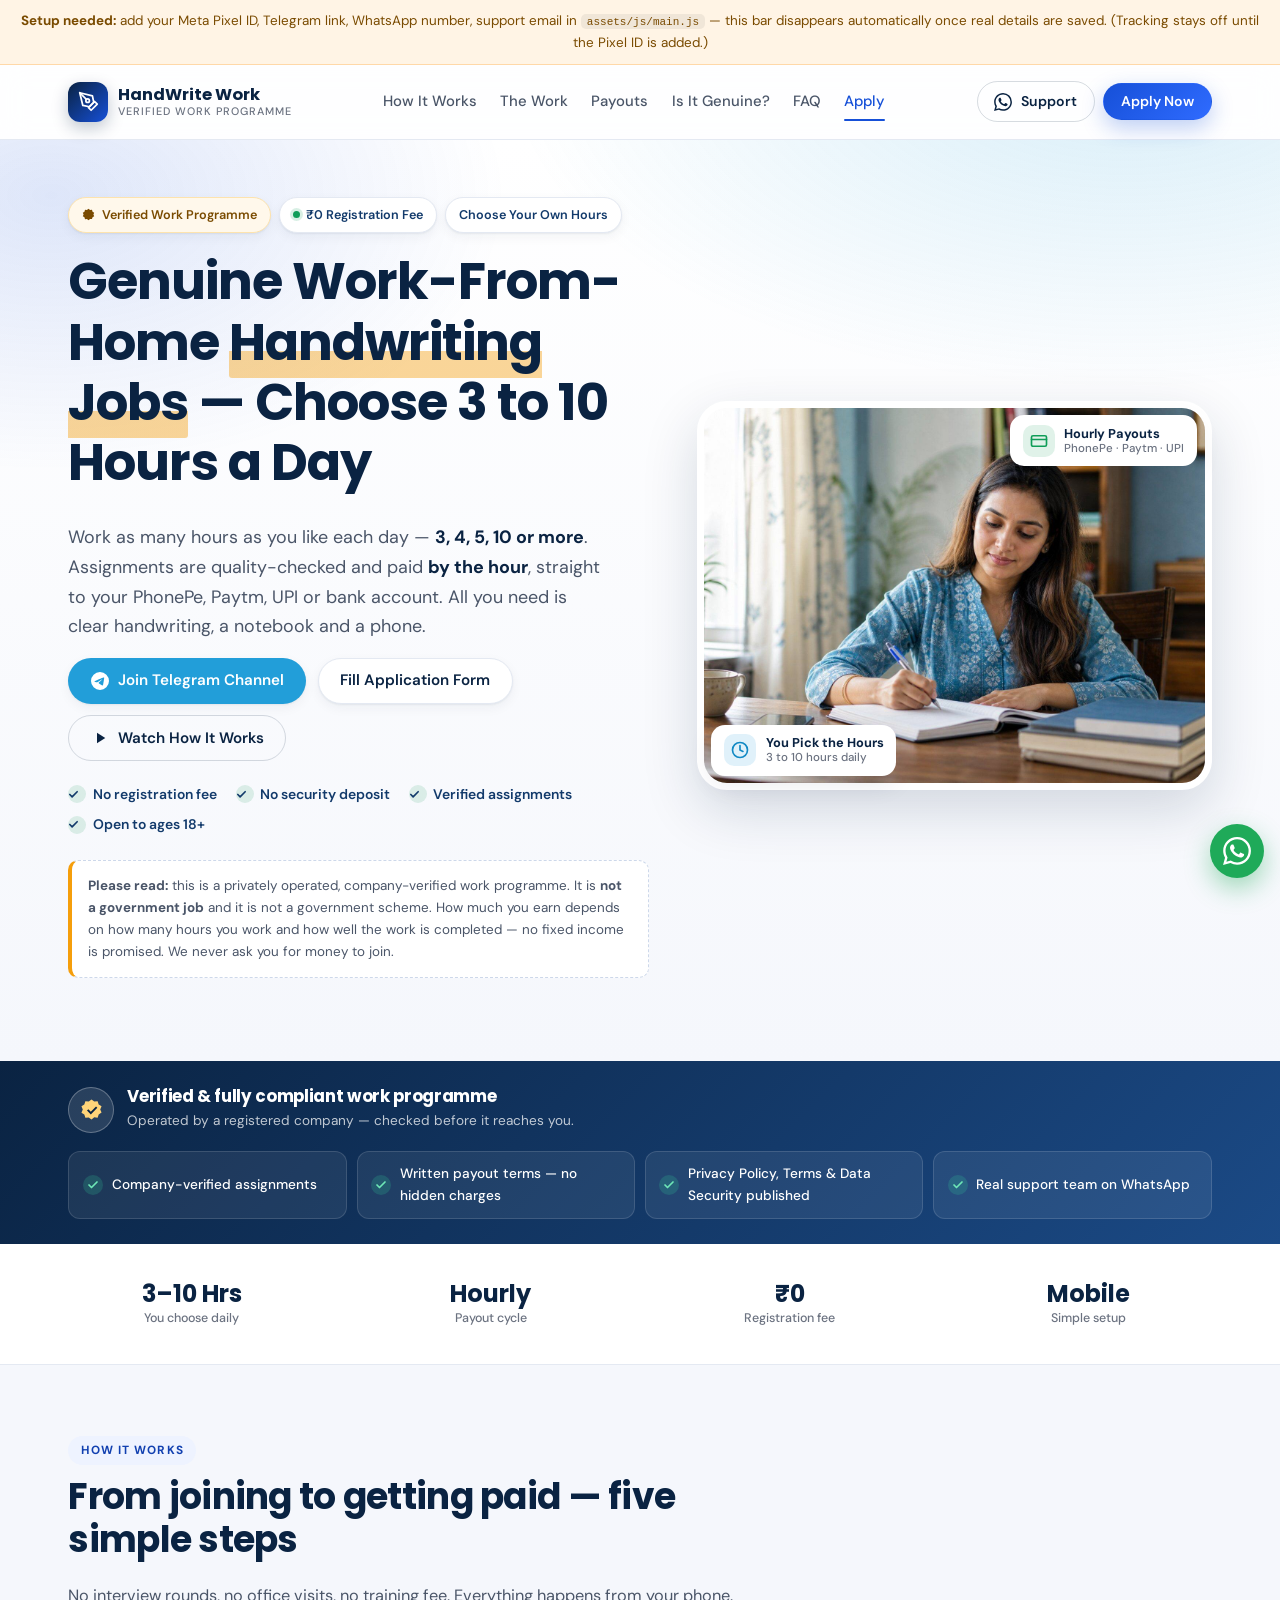
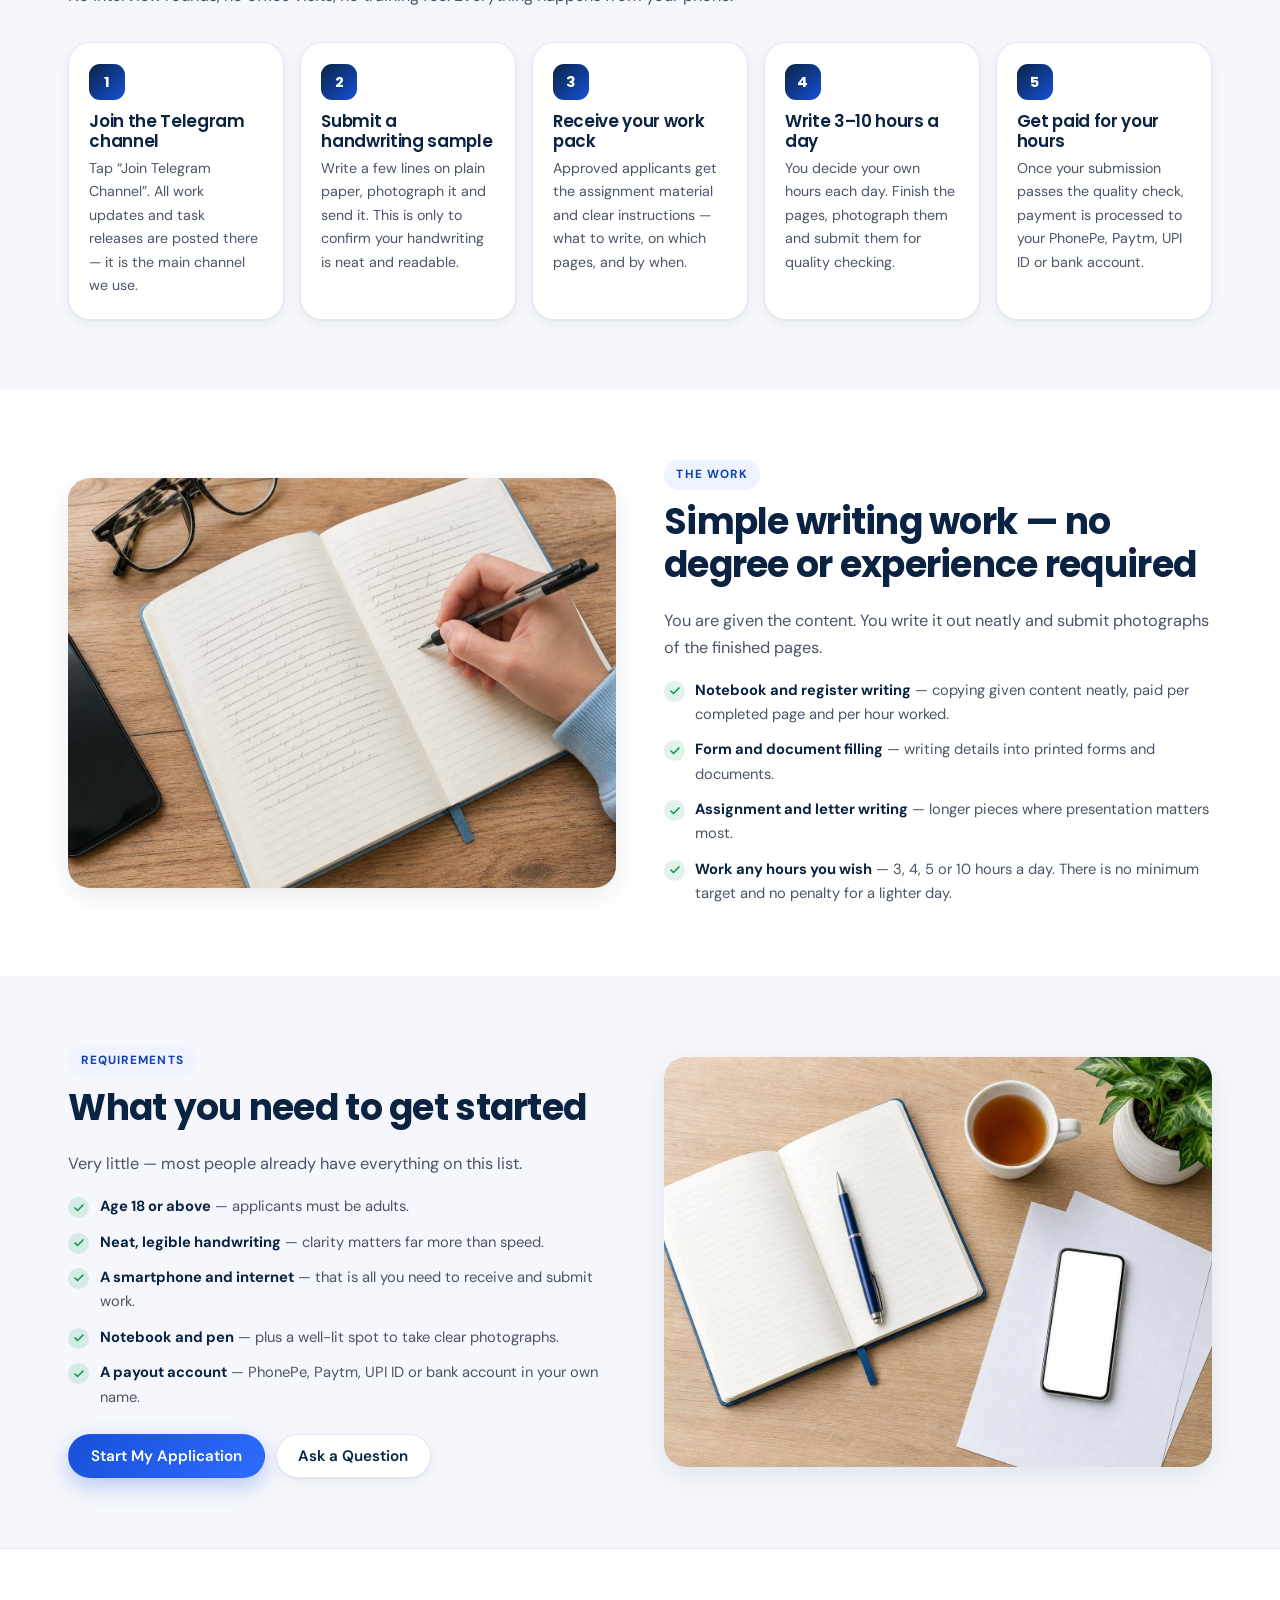
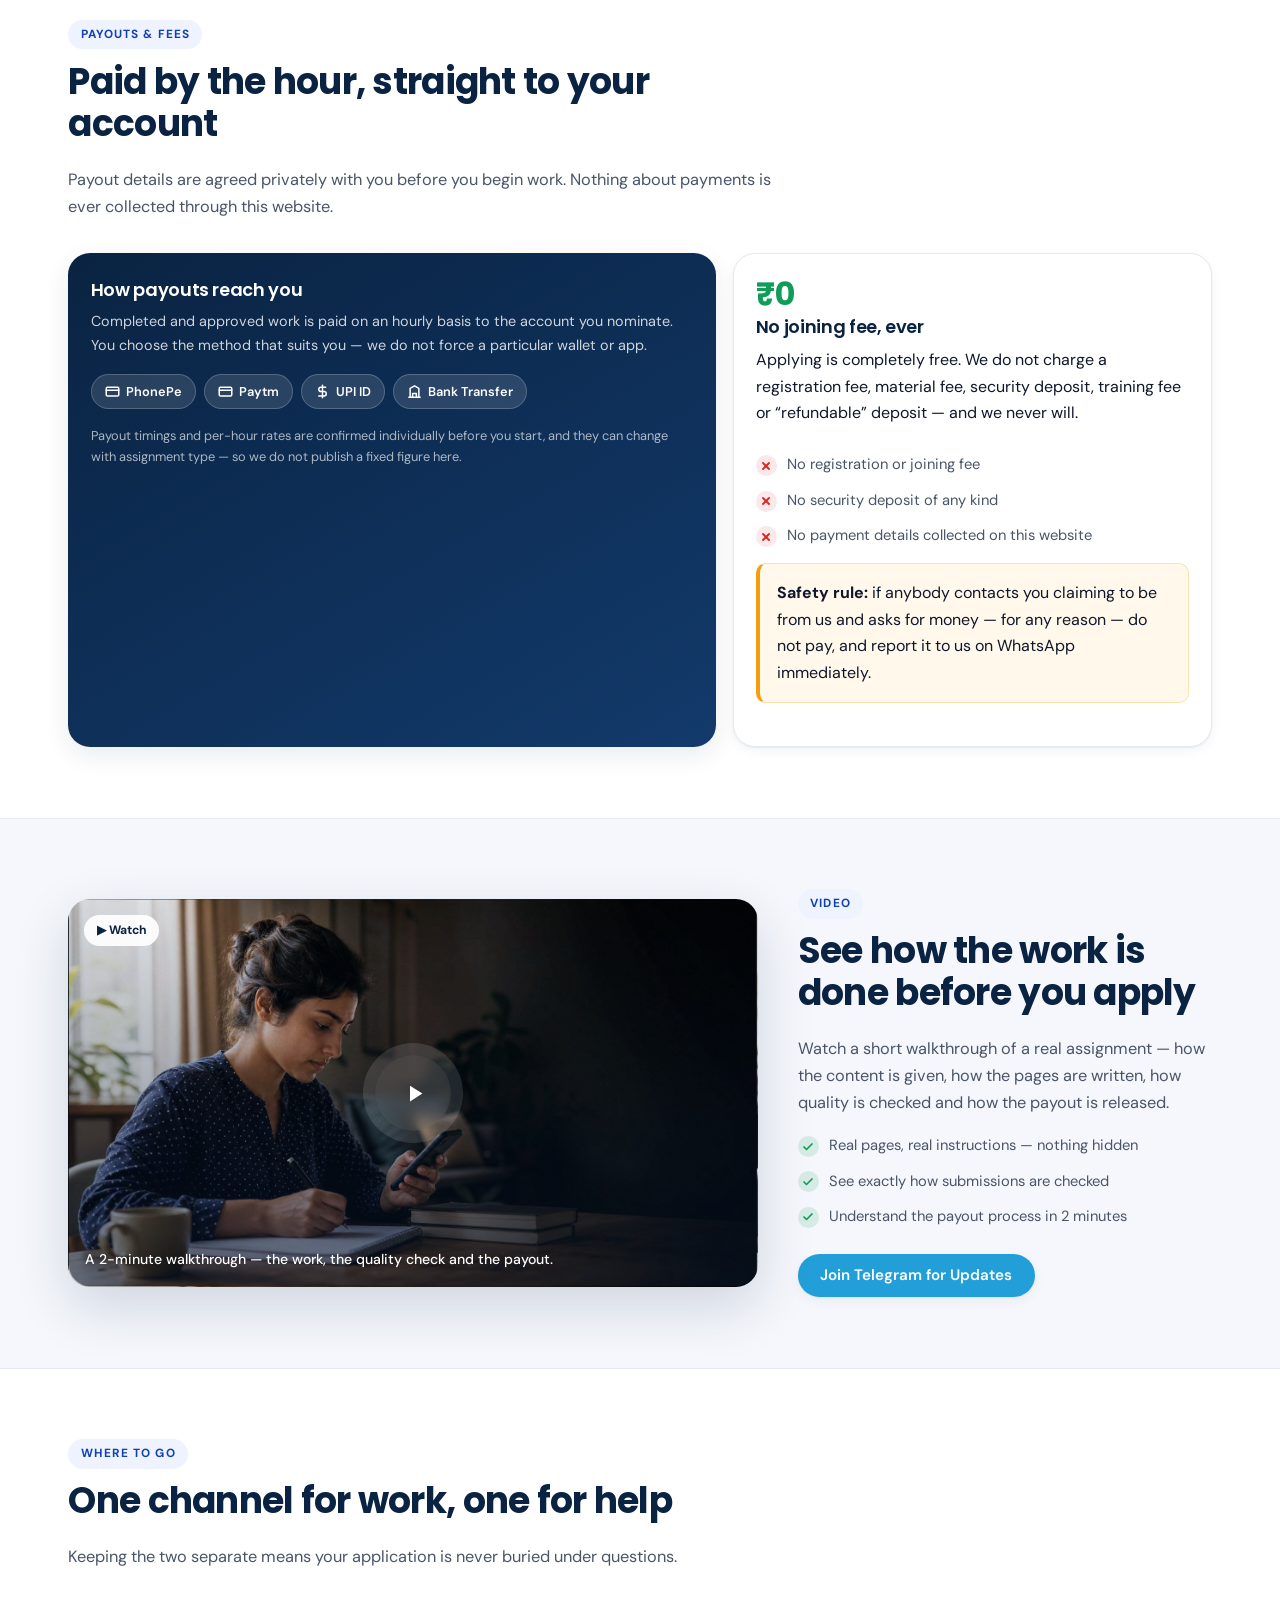
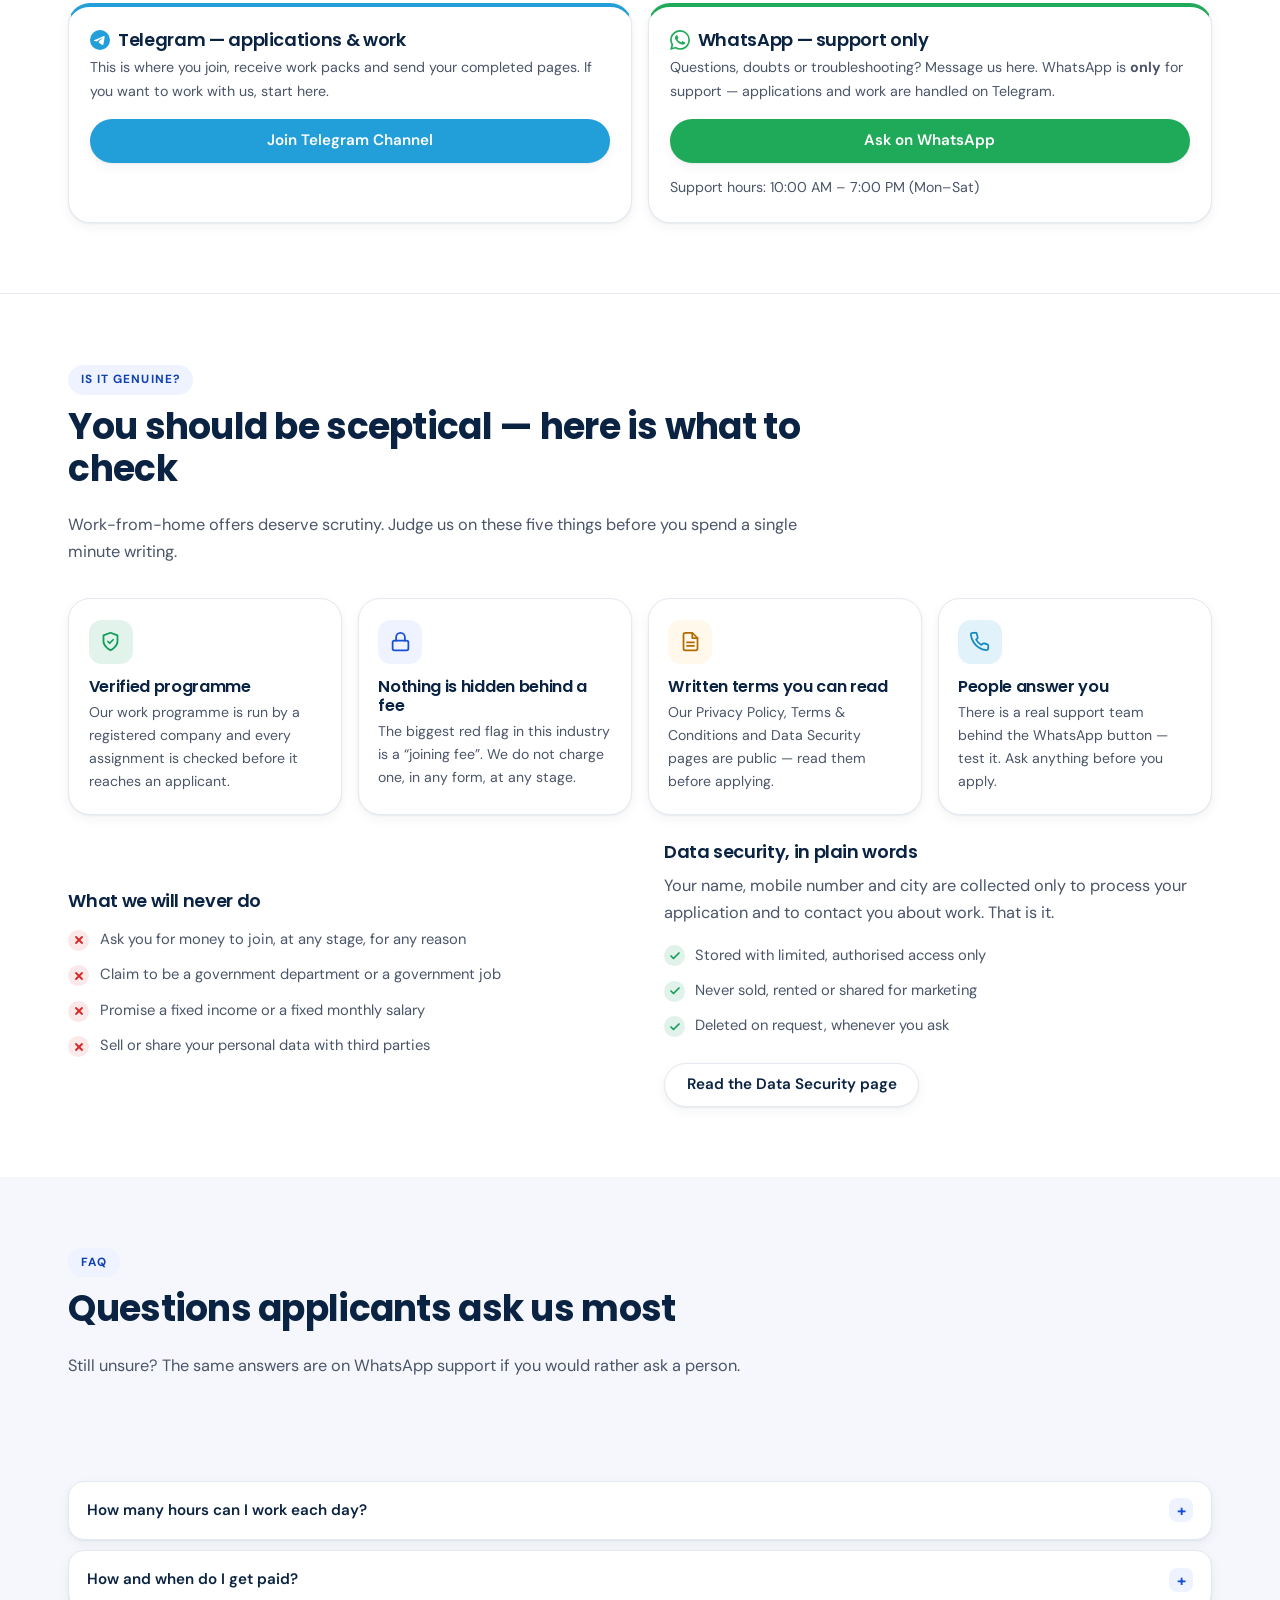
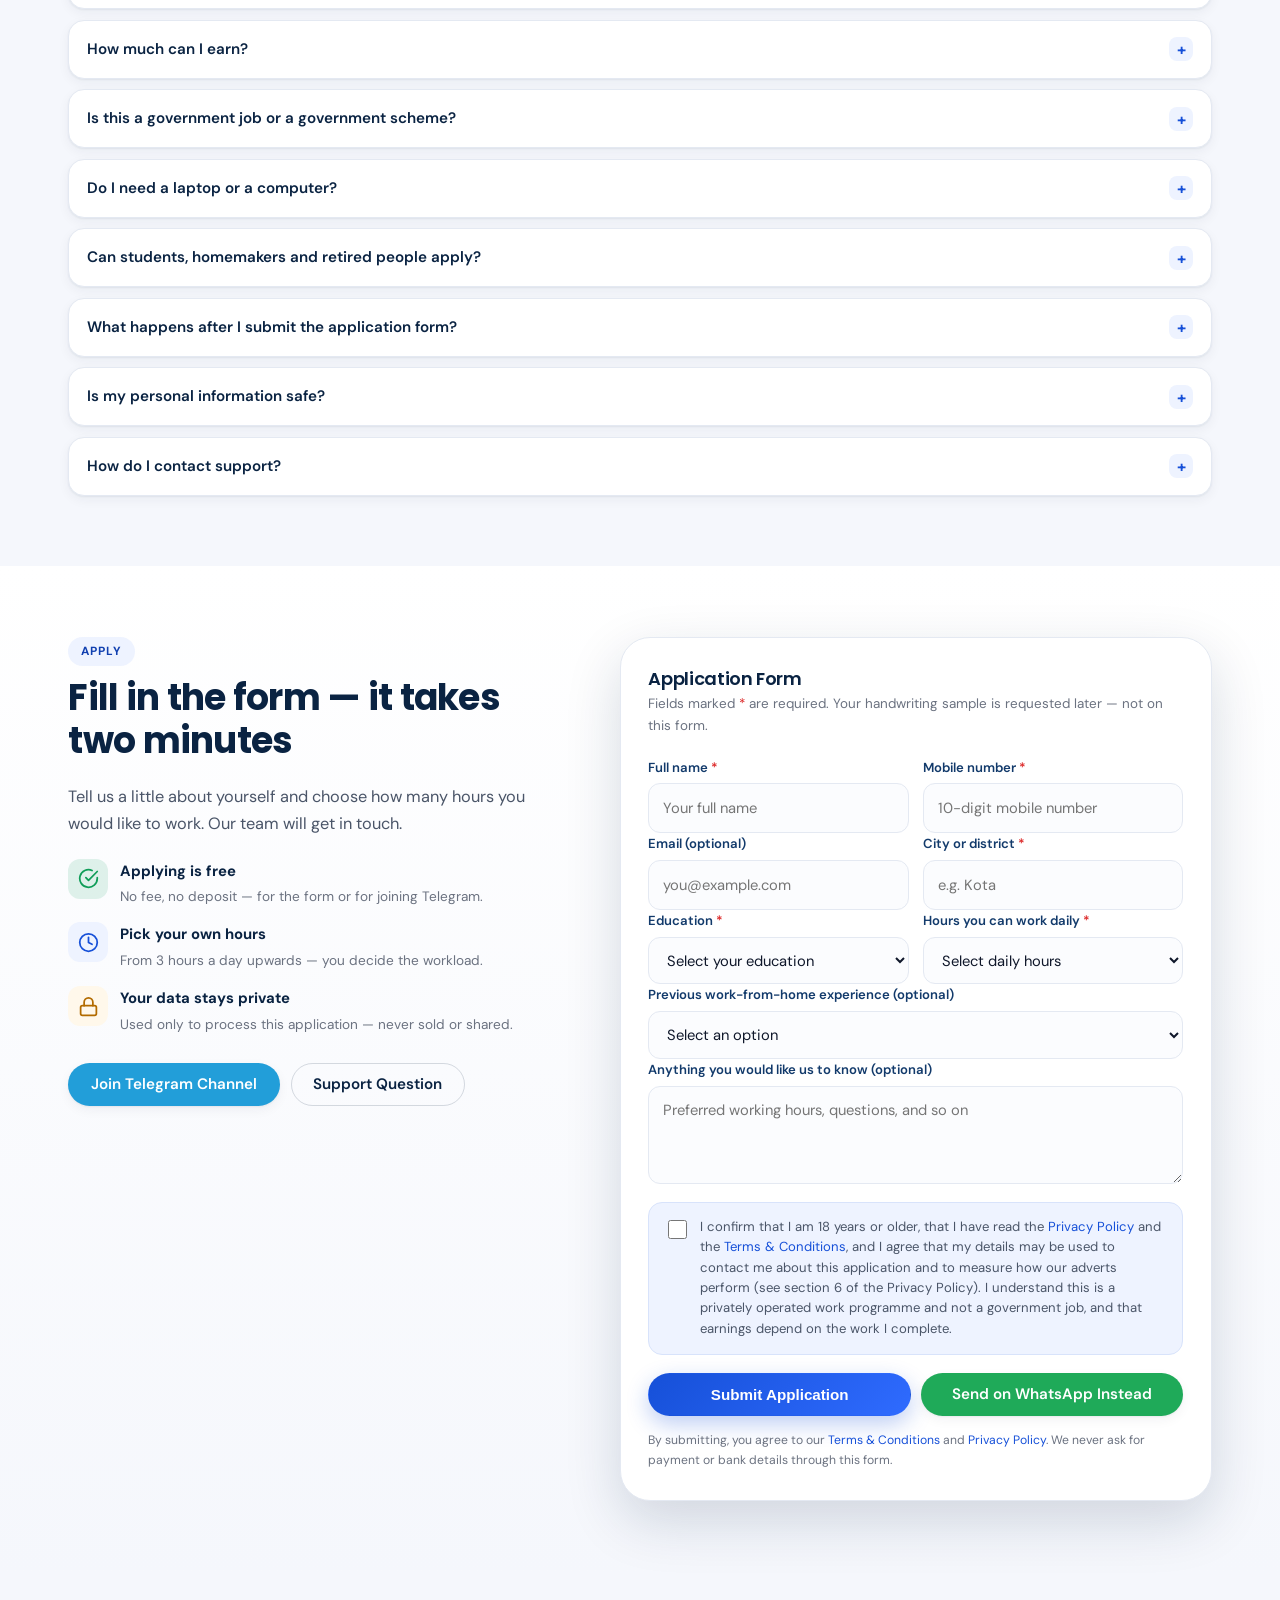
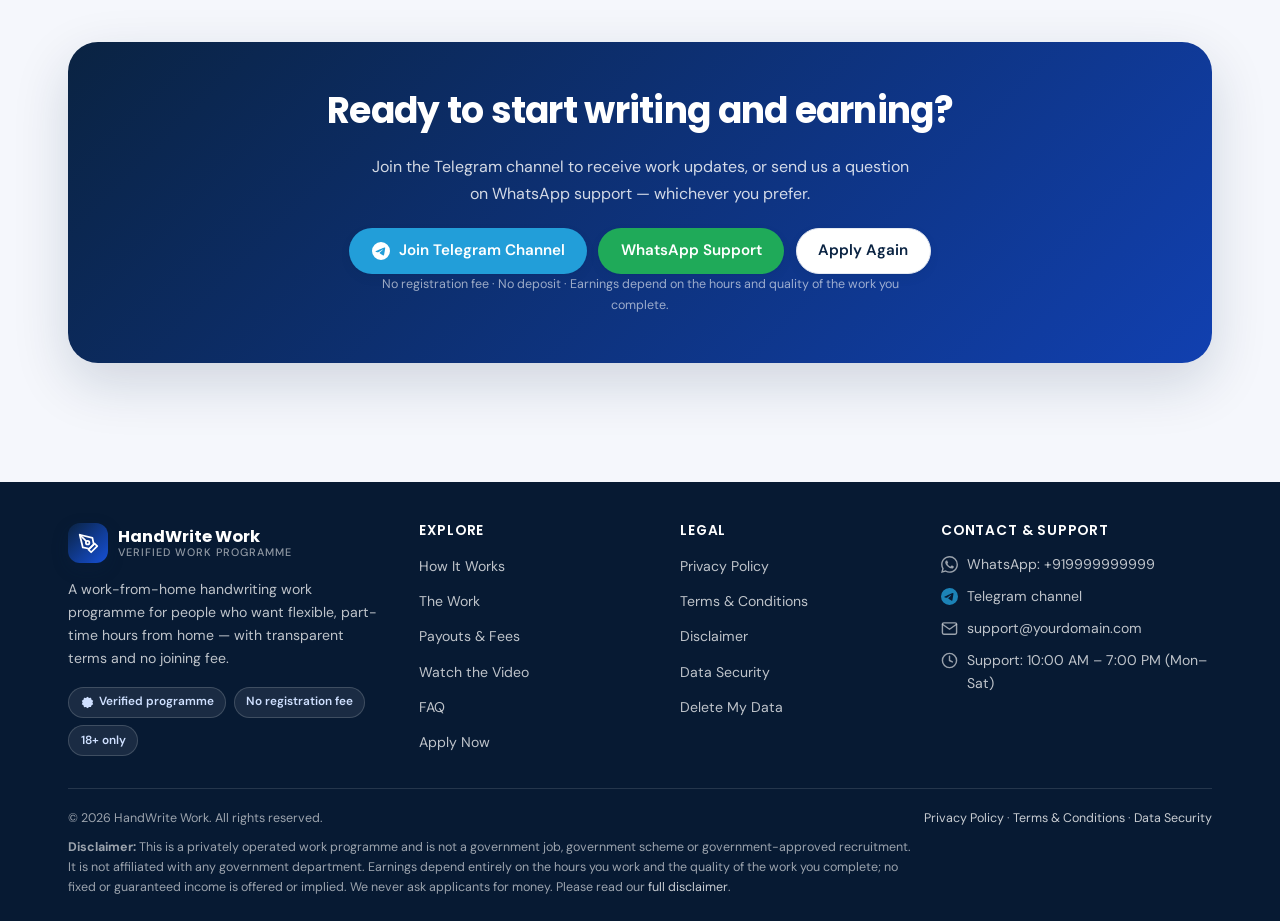
==== commit bd28019e: "Add Meta Pixel with deduplicated Telegram conversion tracking Conversion tracking built around the o" ====
--- a/index.html
+++ b/index.html
@@ -659,7 +659,8 @@
                 I confirm that I am 18 years or older, that I have read the
                 <a href="privacy-policy.html">Privacy Policy</a> and the
                 <a href="terms.html">Terms &amp; Conditions</a>, and I agree that my details may be used
-                to contact me about this application. I understand this is a privately operated work
+                to contact me about this application and to measure how our adverts perform (see
+                section 6 of the Privacy Policy). I understand this is a privately operated work
                 programme and not a government job, and that earnings depend on the work I complete.
               </label>
             </div>
--- a/assets/css/style.css
+++ b/assets/css/style.css
@@ -559,6 +559,26 @@
 .thanks-steps { text-align: left; margin: 1.6rem 0; display: grid; gap: .7rem; }
 .thanks-steps li { display: flex; gap: .65rem; align-items: flex-start; font-size: .9rem; color: var(--ink-soft); }
 
+/* ---------- Cookie consent bar (only shown if PIXEL.requireConsent is true) ---------- */
+.consent-bar {
+  position: fixed; left: 0; right: 0; bottom: 4.7rem; z-index: 80;
+  background: #071a33; color: #fff;
+  padding: .95rem 1.15rem calc(.95rem);
+  display: grid; gap: .75rem; box-shadow: 0 -10px 30px rgba(0, 0, 0, .3);
+}
+.consent-bar p { margin: 0; font-size: .82rem; line-height: 1.55; color: rgba(255, 255, 255, .86); }
+.consent-bar a { color: #9ec5ff; text-decoration: underline; }
+.consent-bar .cta-row { gap: .5rem; }
+.consent-bar .btn { padding: .62rem 1.1rem; font-size: .85rem; }
+.consent-bar .btn-outline { --btn-bg: transparent; --btn-fg: #fff; border-color: rgba(255, 255, 255, .35); }
+@media (min-width: 640px) {
+  .consent-bar {
+    bottom: 0; left: auto; right: 1.1rem; max-width: 34rem;
+    grid-template-columns: 1fr; border-radius: var(--r) var(--r) 0 0;
+  }
+  .consent-bar .cta-row { justify-content: flex-end; }
+}
+
 /* ---------- Utilities ---------- */
 .text-center { text-align: center; }
 .mt-1 { margin-top: .5rem; } .mt-2 { margin-top: 1rem; } .mt-3 { margin-top: 1.6rem; }
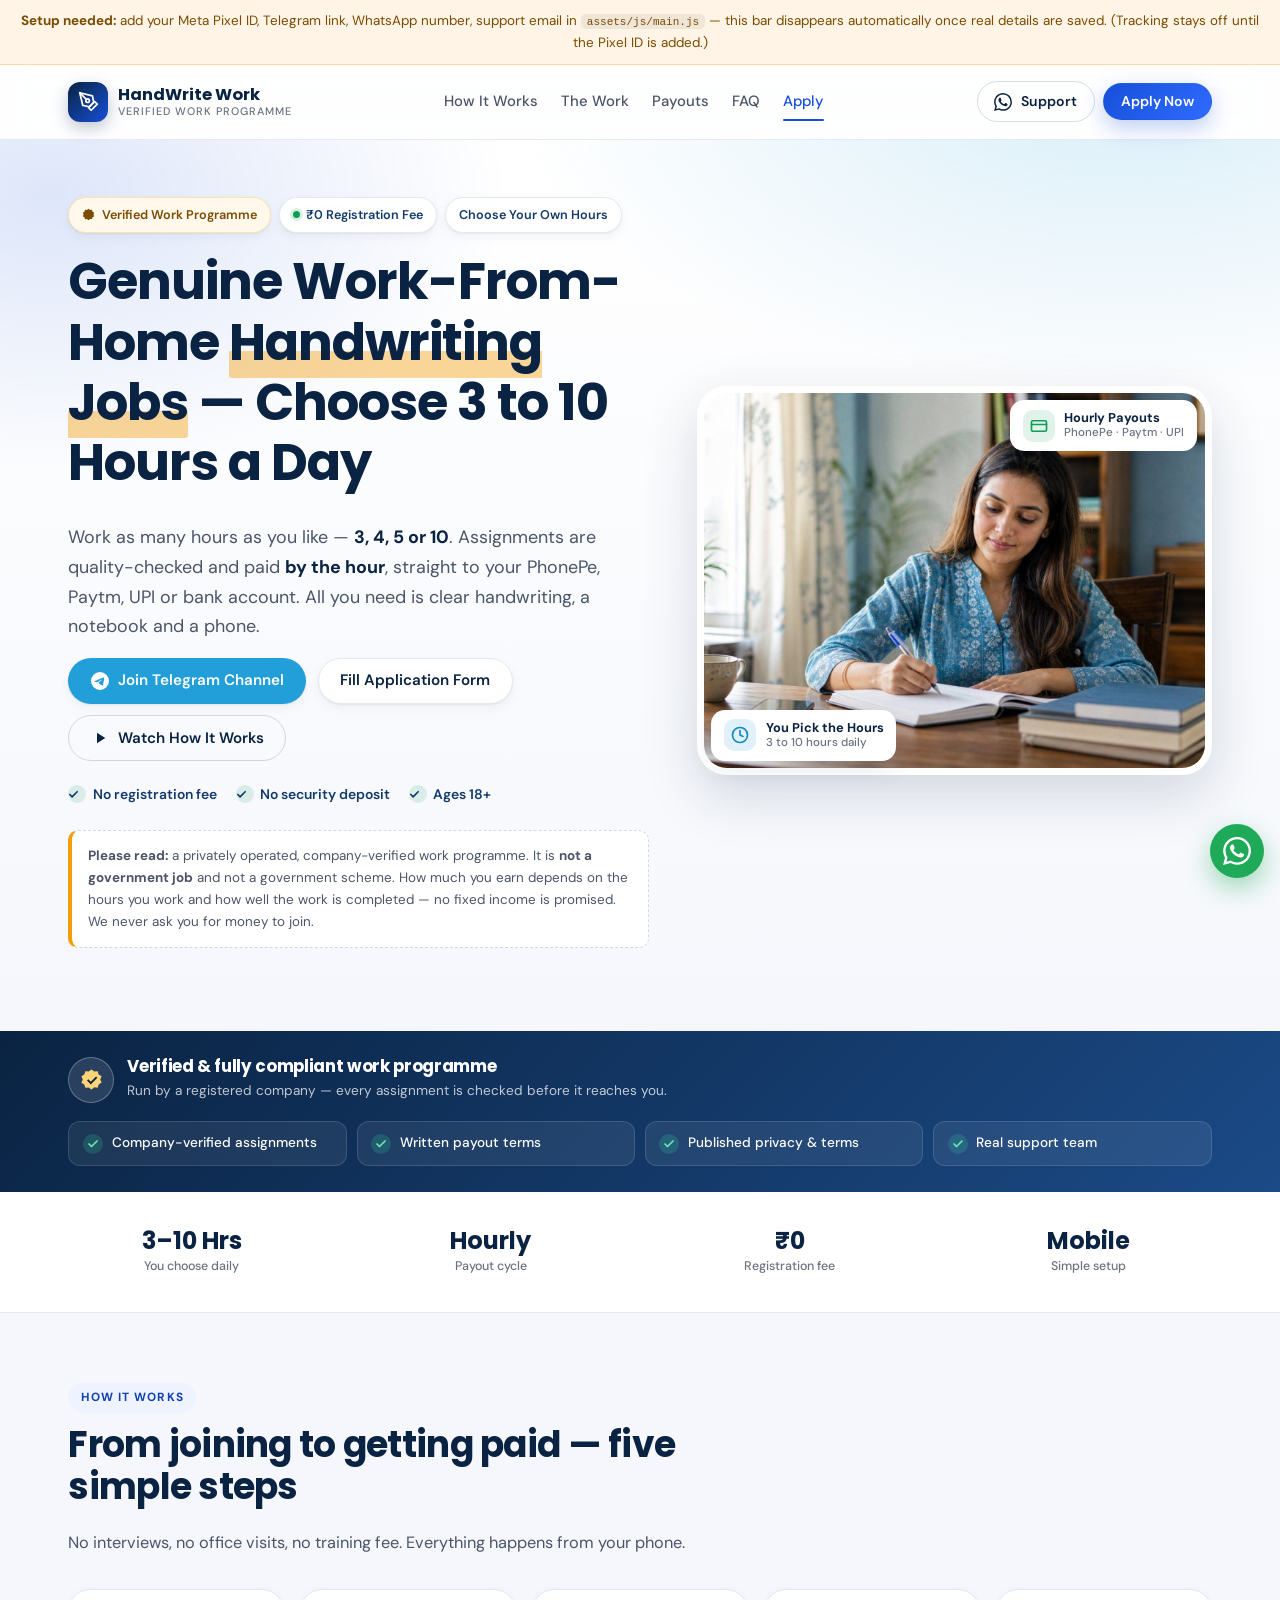
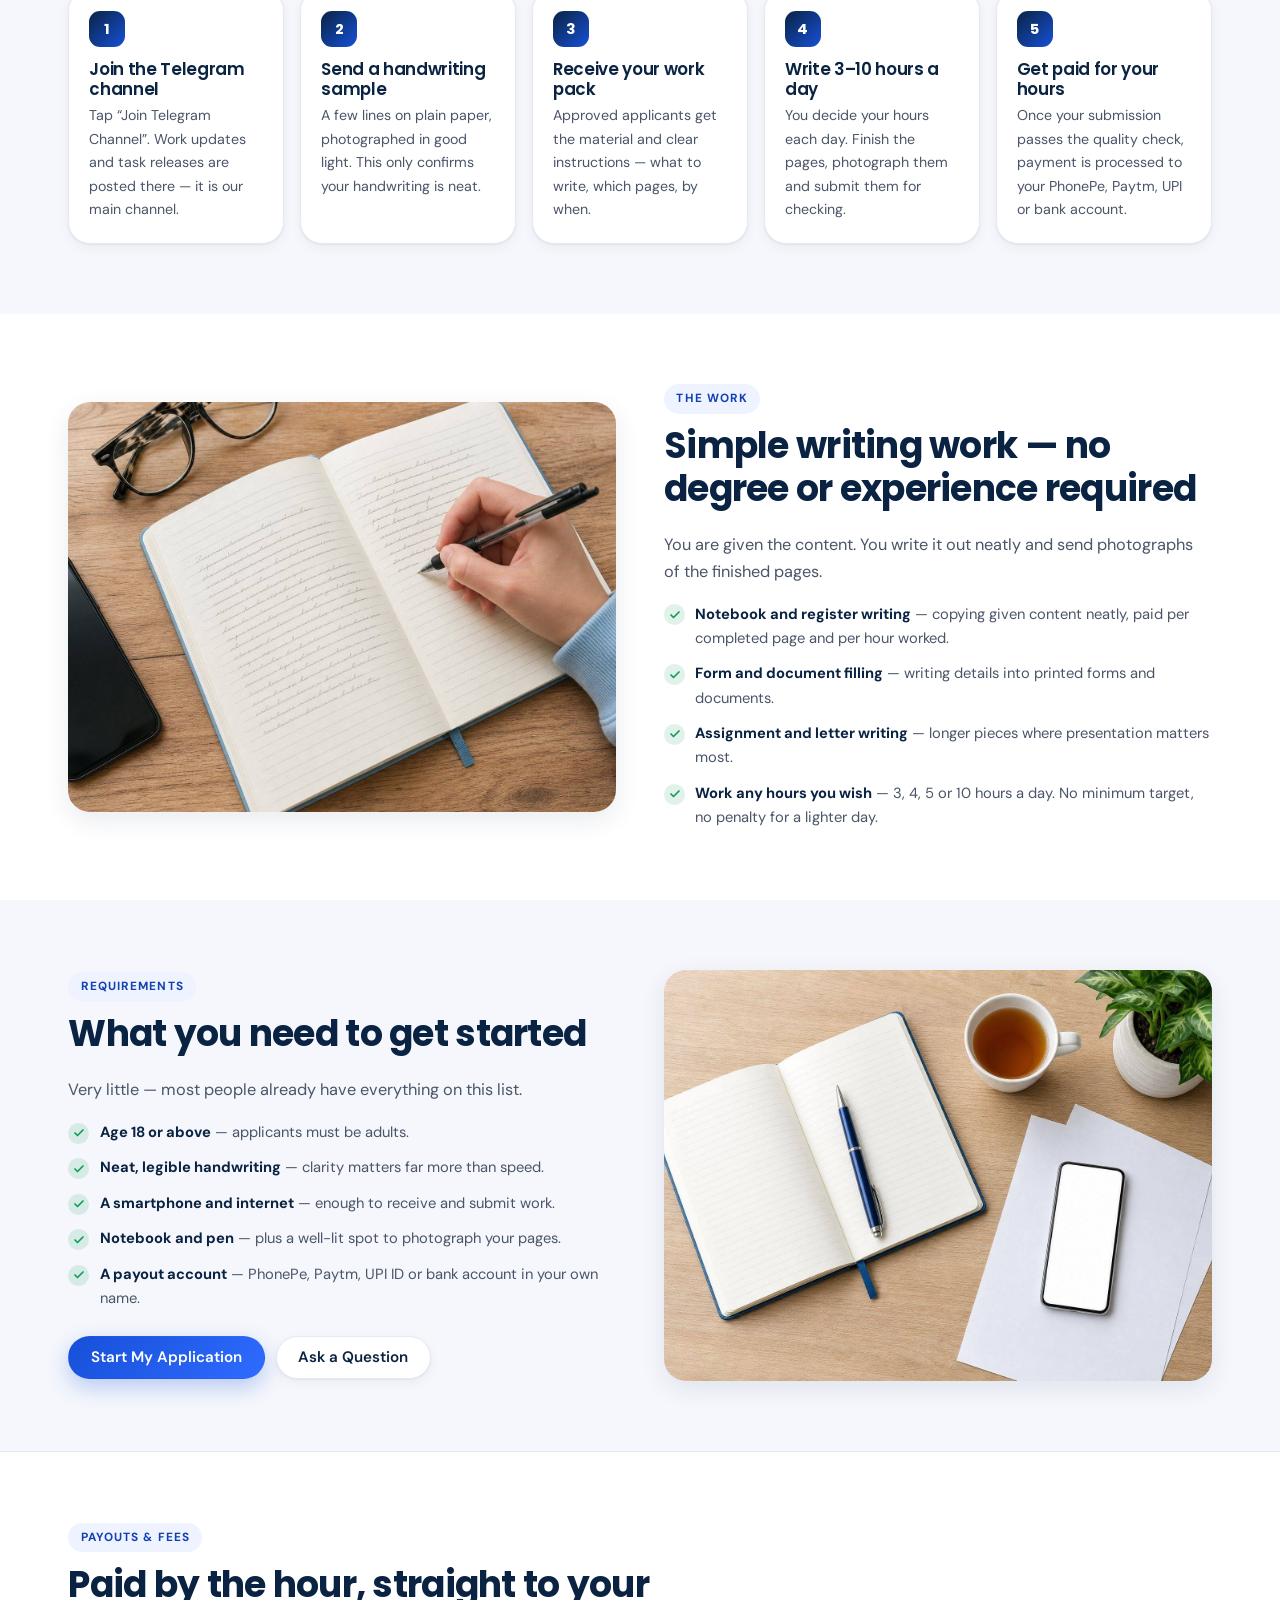
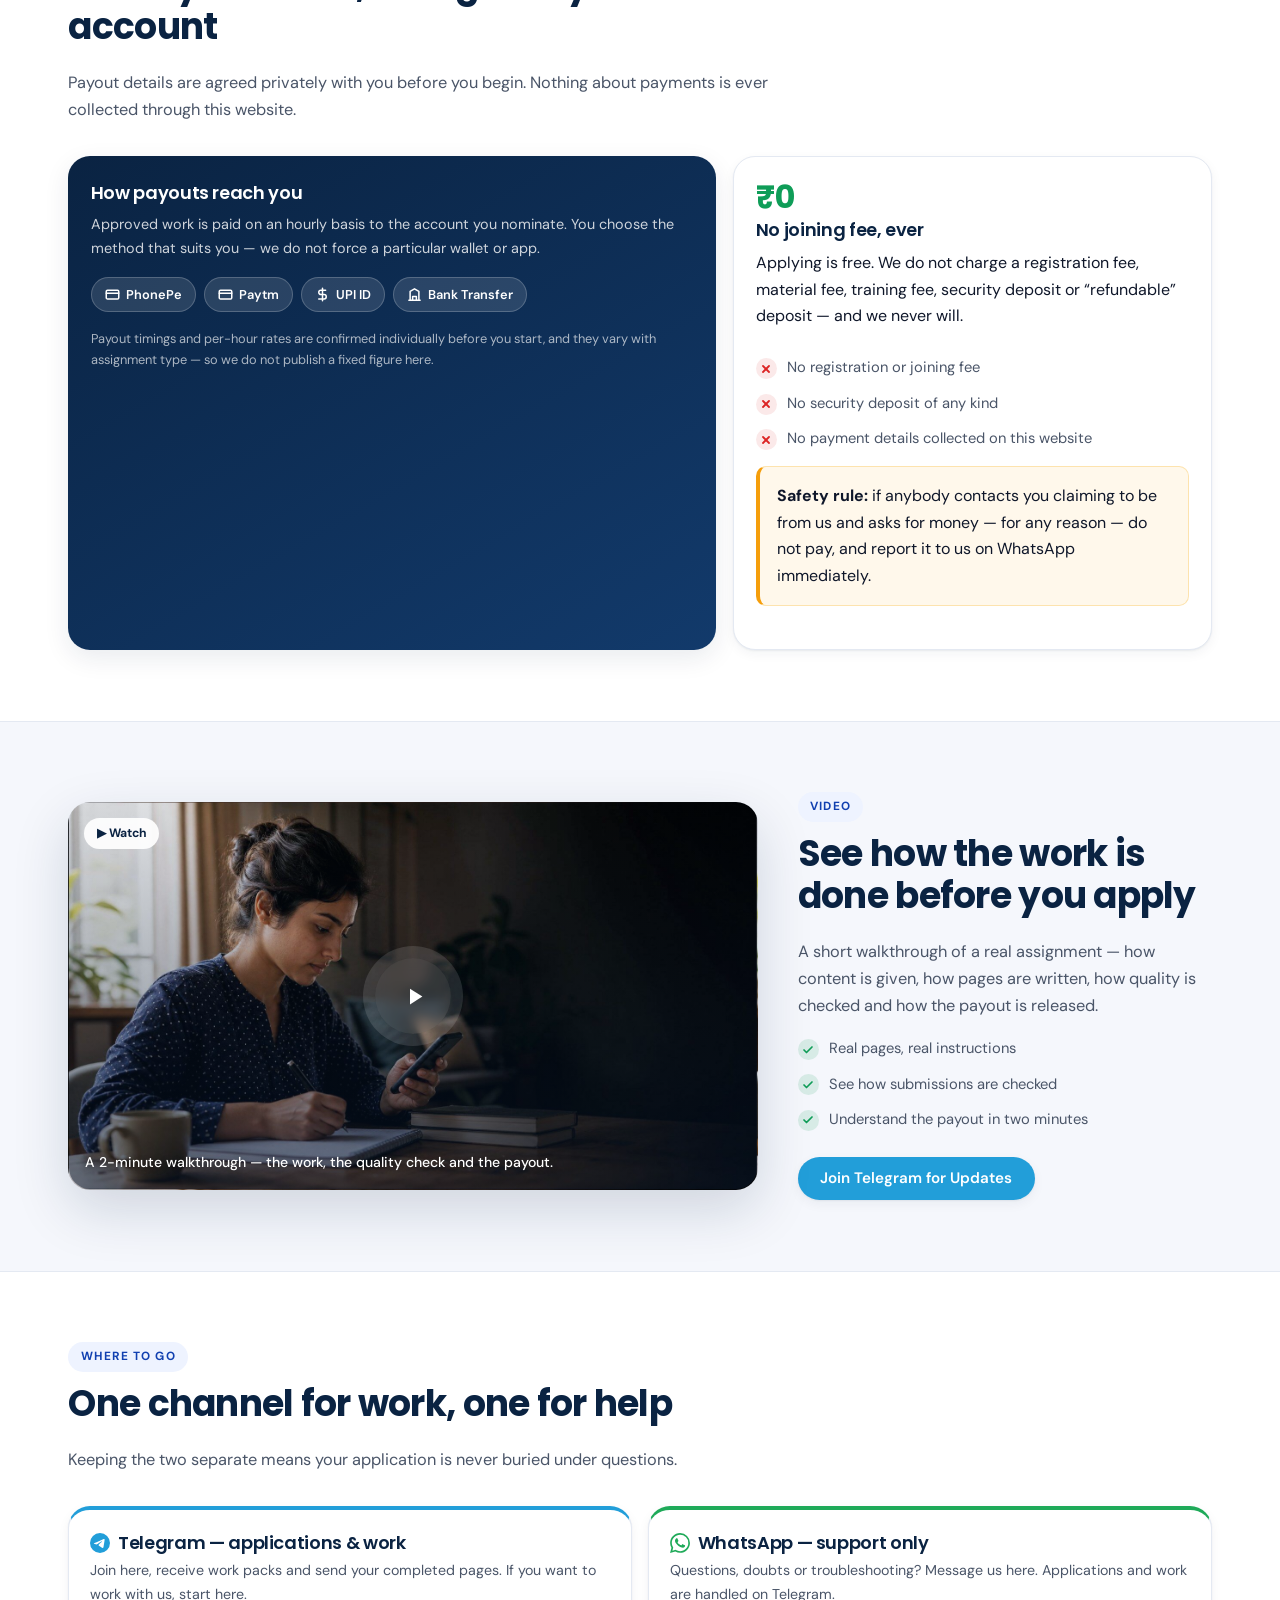
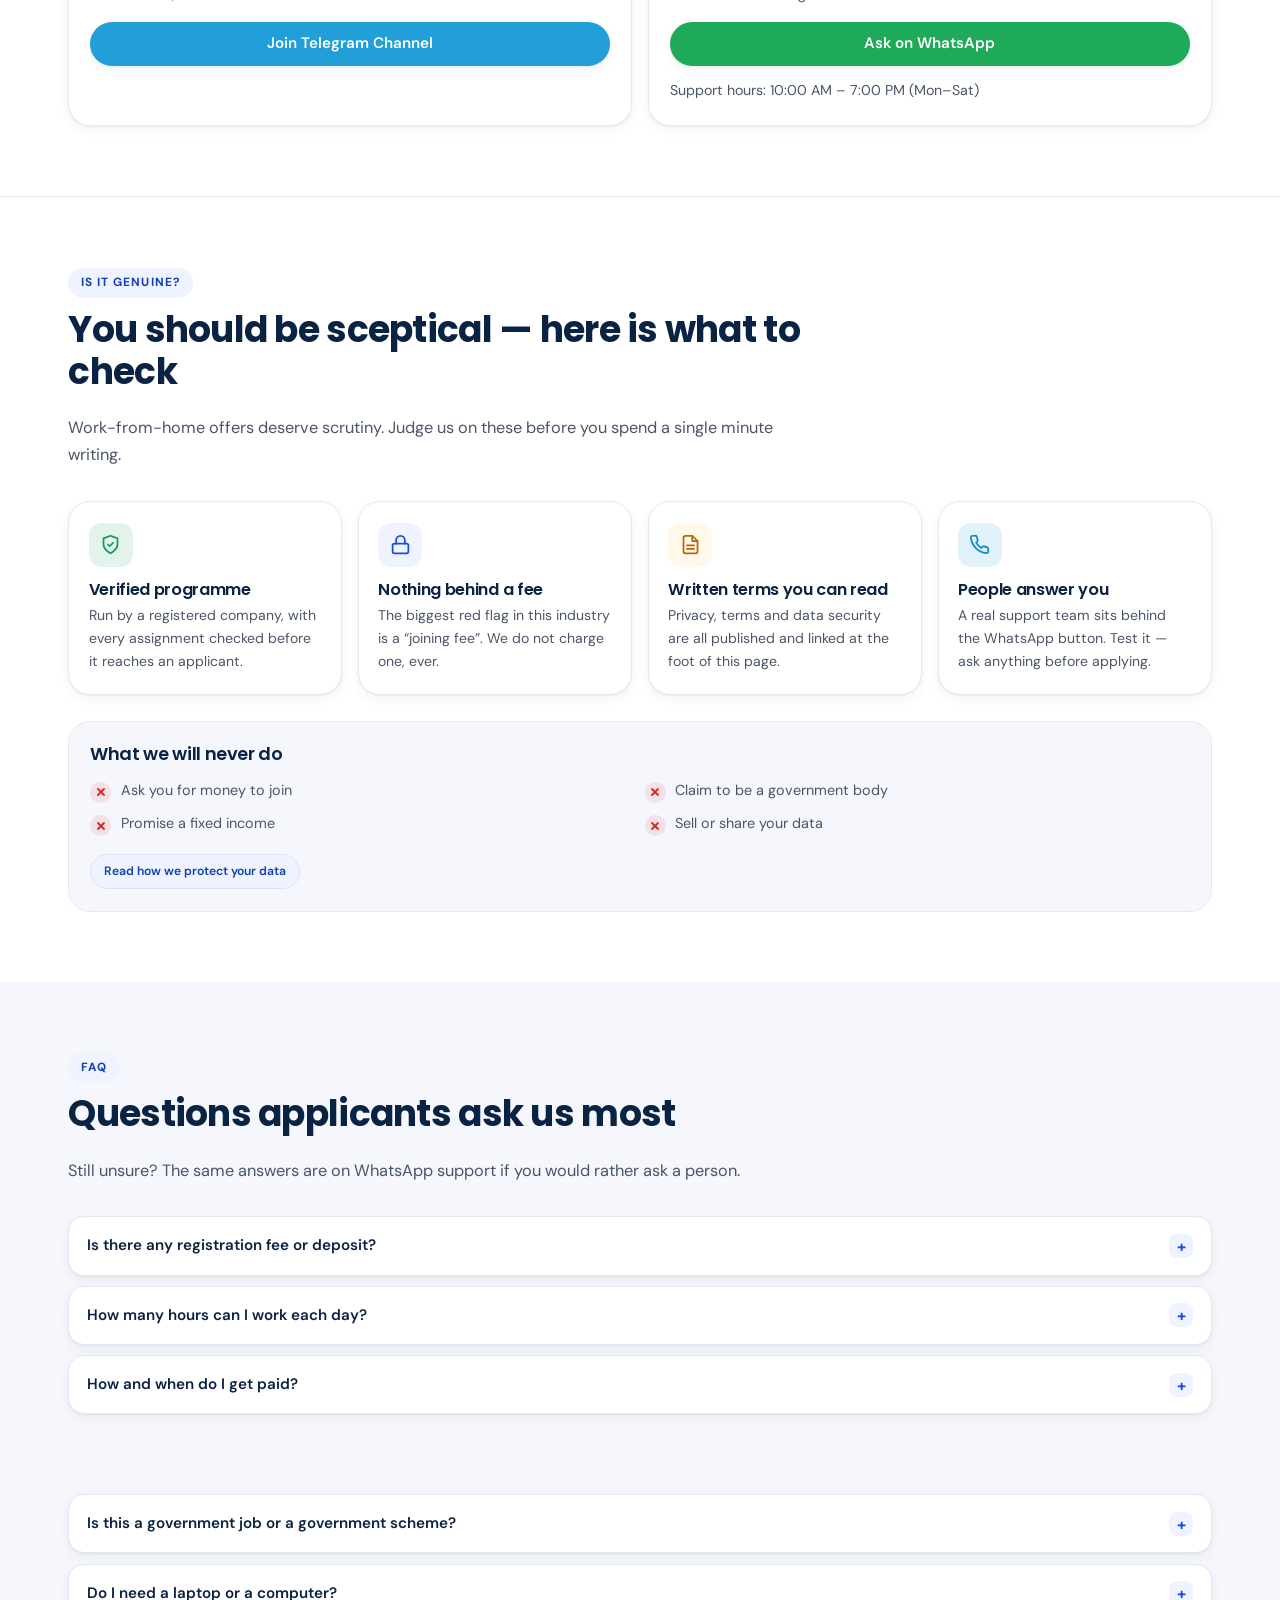
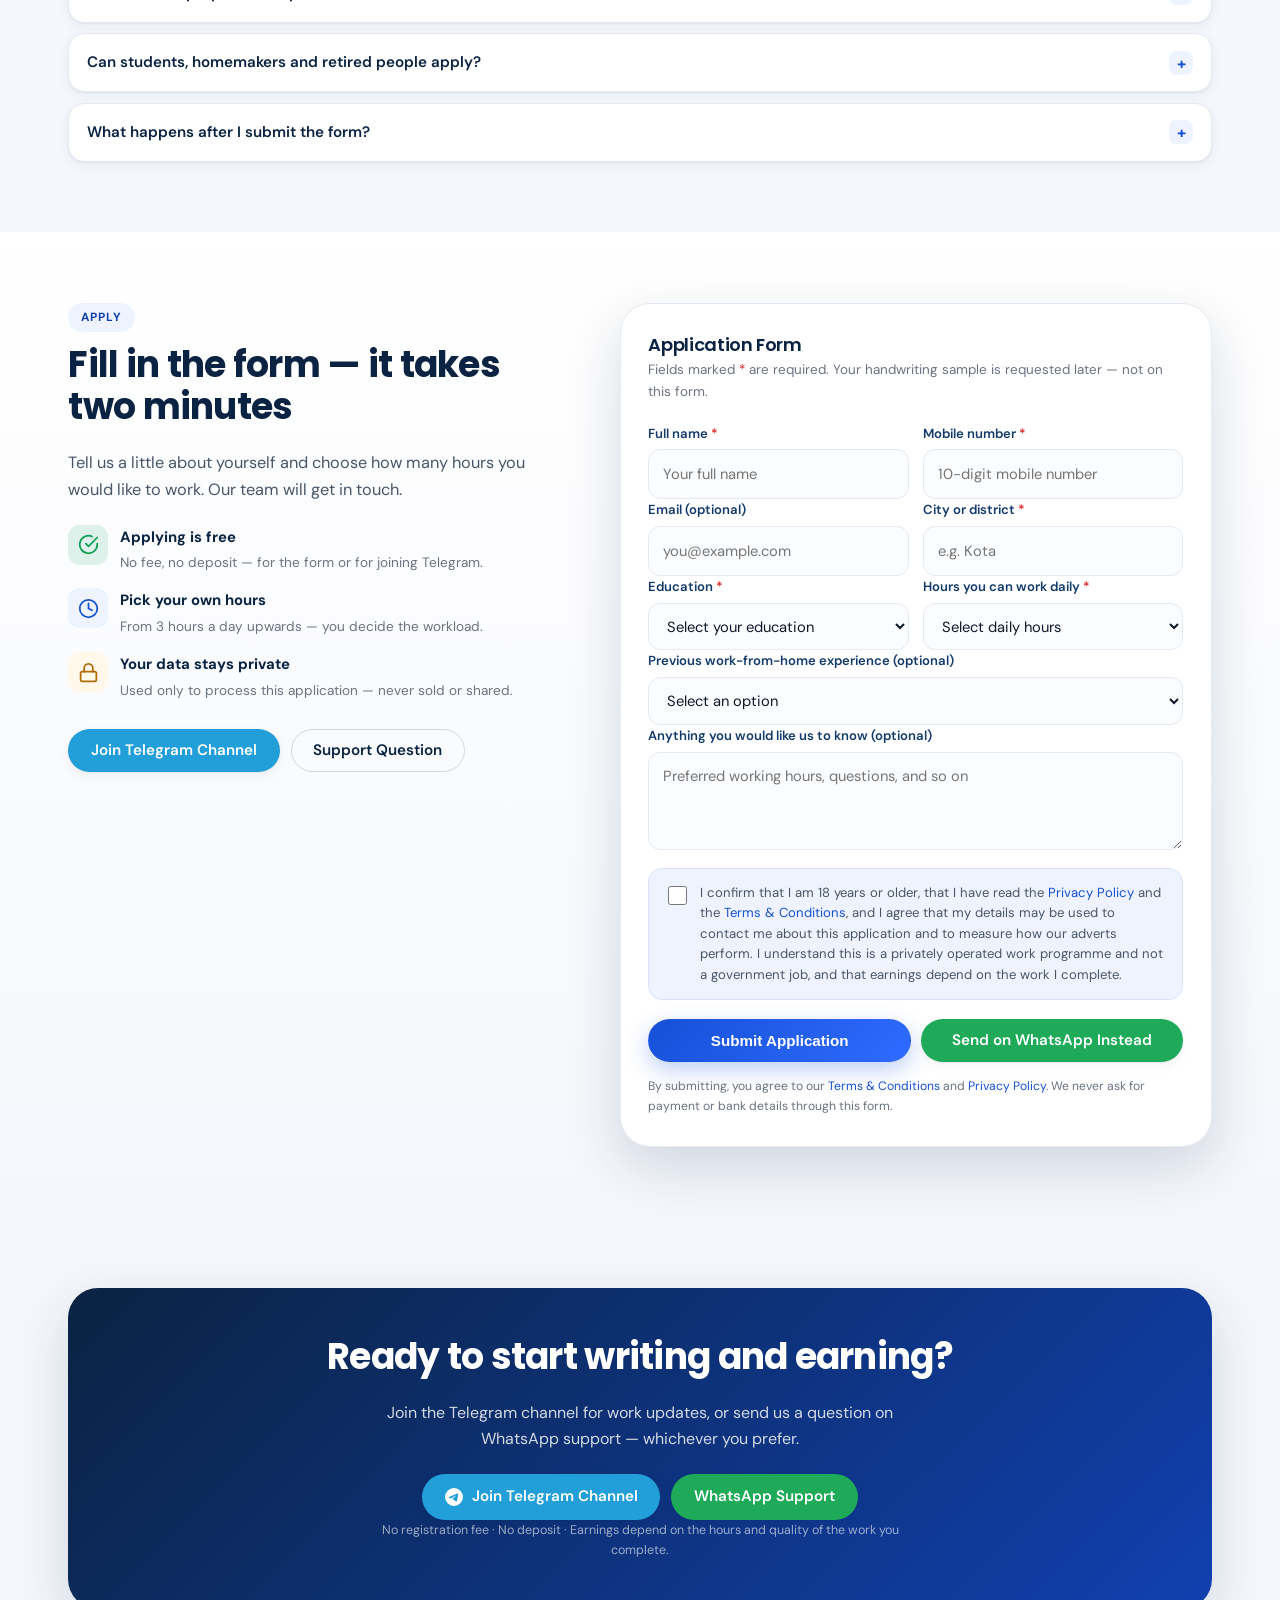
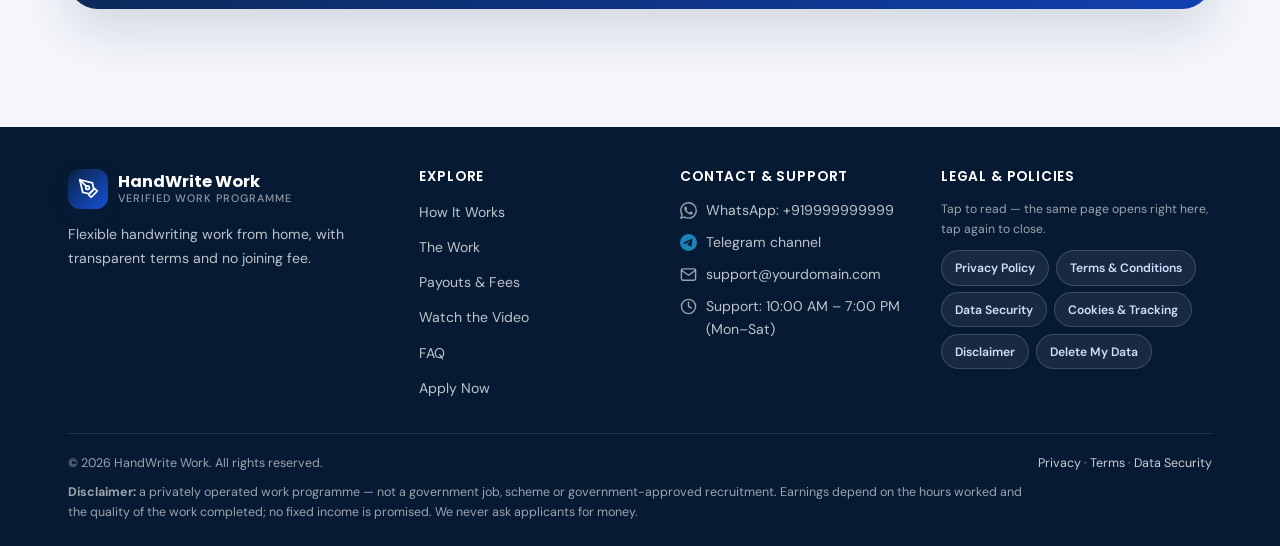
==== commit d89357d4: "Move legal documents into footer pop-ups and clean up the page Layout and UX - Legal and policy cont" ====
--- a/index.html
+++ b/index.html
@@ -4,17 +4,16 @@
   <meta charset="UTF-8" />
   <meta name="viewport" content="width=device-width, initial-scale=1.0" />
   <title>Handwriting Work From Home | Verified Work Programme — Choose 3–10 Hours a Day</title>
-  <meta name="description" content="Genuine work-from-home handwriting work. Choose 3 to 10 hours a day, no registration fee, payouts by the hour to PhonePe, Paytm, UPI or bank. Apply on our Telegram channel — WhatsApp is for support only." />
+  <meta name="description" content="Genuine work-from-home handwriting work. Choose 3 to 10 hours a day, no registration fee, paid hourly to PhonePe, Paytm, UPI or bank. Join on Telegram — WhatsApp is for support only." />
   <meta name="theme-color" content="#0a2342" />
   <meta name="robots" content="index, follow" />
 
   <!-- Open Graph — for Facebook / Meta ads preview.
-       NOTE: after your domain is live, replace the og:image and og:url values
-       with full https:// links (Meta needs absolute URLs). -->
+       After your domain is live, replace og:image and og:url with full https:// links. -->
   <meta property="og:type" content="website" />
   <meta property="og:site_name" content="HandWrite Work" />
   <meta property="og:title" content="Handwriting Work From Home — Verified Work Programme" />
-  <meta property="og:description" content="Work 3 to 10 hours a day from home, on your own timetable. Hourly payouts to PhonePe, Paytm or UPI. No registration fee." />
+  <meta property="og:description" content="Work 3 to 10 hours a day from home, on your own timetable. Paid hourly to PhonePe, Paytm or UPI. No registration fee." />
   <meta property="og:image" content="assets/images/hero.jpg" />
   <meta property="og:url" content="" />
   <meta name="twitter:card" content="summary_large_image" />
@@ -25,6 +24,7 @@
   <link rel="preconnect" href="https://fonts.gstatic.com" crossorigin />
   <link href="https://fonts.googleapis.com/css2?family=Poppins:wght@500;600;700&family=DM+Sans:wght@400;500;600;700&display=swap" rel="stylesheet" />
   <link rel="stylesheet" href="assets/css/style.css" />
+  <script>document.documentElement.classList.add("js");</script>
 
   <script type="application/ld+json">
   {
@@ -36,7 +36,6 @@
     "logo": "assets/images/favicon.svg"
   }
   </script>
-  <script>document.documentElement.classList.add("js");</script>
 </head>
 <body>
 
@@ -57,14 +56,13 @@
         <a href="#how-it-works">How It Works</a>
         <a href="#work">The Work</a>
         <a href="#payouts">Payouts</a>
-        <a href="#trust">Is It Genuine?</a>
         <a href="#faq">FAQ</a>
         <a href="#apply">Apply</a>
       </nav>
 
       <div class="header-cta">
         <a class="btn btn-ghost js-whatsapp" href="#" target="_blank" rel="noopener">
-          <svg viewBox="0 0 24 24" fill="currentColor"><path d="M17.472 14.382c-.297-.149-1.758-.867-2.03-.967-.273-.099-.471-.148-.67.15-.197.297-.767.966-.94 1.164-.173.199-.347.223-.644.075-.297-.15-1.255-.463-2.39-1.475-.883-.788-1.48-1.761-1.653-2.059-.173-.297-.018-.458.13-.606.134-.133.298-.347.446-.52.149-.174.198-.298.298-.497.099-.198.05-.371-.025-.52-.075-.149-.669-1.612-.916-2.207-.242-.579-.487-.5-.669-.51-.173-.008-.371-.01-.57-.01-.198 0-.52.074-.792.372-.272.297-1.04 1.016-1.04 2.479 0 1.462 1.065 2.875 1.213 3.074.149.198 2.096 3.2 5.077 4.487.709.306 1.262.489 1.694.625.712.227 1.36.195 1.871.118.571-.085 1.758-.719 2.006-1.413.248-.694.248-1.289.173-1.413-.074-.124-.272-.198-.57-.347m-5.421 7.403h-.004a9.87 9.87 0 01-5.031-1.378l-.361-.214-3.741.982.998-3.648-.235-.374a9.86 9.86 0 01-1.51-5.26c.001-5.45 4.436-9.884 9.888-9.884 2.64 0 5.122 1.03 6.988 2.898a9.825 9.825 0 012.893 6.994c-.003 5.45-4.437 9.884-9.885 9.884m8.413-18.297A11.815 11.815 0 0012.05 0C5.495 0 .16 5.335.157 11.892c0 2.096.547 4.142 1.588 5.945L.057 24l6.305-1.654a11.882 11.882 0 005.683 1.448h.005c6.554 0 11.89-5.335 11.893-11.893a11.821 11.821 0 00-3.48-8.413z"/></svg>
+          <svg viewBox="0 0 24 24" fill="currentColor" aria-hidden="true"><path d="M17.472 14.382c-.297-.149-1.758-.867-2.03-.967-.273-.099-.471-.148-.67.15-.197.297-.767.966-.94 1.164-.173.199-.347.223-.644.075-.297-.15-1.255-.463-2.39-1.475-.883-.788-1.48-1.761-1.653-2.059-.173-.297-.018-.458.13-.606.134-.133.298-.347.446-.52.149-.174.198-.298.298-.497.099-.198.05-.371-.025-.52-.075-.149-.669-1.612-.916-2.207-.242-.579-.487-.5-.669-.51-.173-.008-.371-.01-.57-.01-.198 0-.52.074-.792.372-.272.297-1.04 1.016-1.04 2.479 0 1.462 1.065 2.875 1.213 3.074.149.198 2.096 3.2 5.077 4.487.709.306 1.262.489 1.694.625.712.227 1.36.195 1.871.118.571-.085 1.758-.719 2.006-1.413.248-.694.248-1.289.173-1.413-.074-.124-.272-.198-.57-.347m-5.421 7.403h-.004a9.87 9.87 0 01-5.031-1.378l-.361-.214-3.741.982.998-3.648-.235-.374a9.86 9.86 0 01-1.51-5.26c.001-5.45 4.436-9.884 9.888-9.884 2.64 0 5.122 1.03 6.988 2.898a9.825 9.825 0 012.893 6.994c-.003 5.45-4.437 9.884-9.885 9.884m8.413-18.297A11.815 11.815 0 0012.05 0C5.495 0 .16 5.335.157 11.892c0 2.096.547 4.142 1.588 5.945L.057 24l6.305-1.654a11.882 11.882 0 005.683 1.448h.005c6.554 0 11.89-5.335 11.893-11.893a11.821 11.821 0 00-3.48-8.413z"/></svg>
           Support
         </a>
         <a class="btn btn-primary" href="#apply">Apply Now</a>
@@ -88,9 +86,9 @@
         <h1>Genuine Work-From-Home <span class="hl">Handwriting Jobs</span> — Choose 3 to 10 Hours a Day</h1>
 
         <p class="hero-sub">
-          Work as many hours as you like each day — <b>3, 4, 5, 10 or more</b>. Assignments are
-          quality-checked and paid <b>by the hour</b>, straight to your PhonePe, Paytm, UPI or
-          bank account. All you need is clear handwriting, a notebook and a phone.
+          Work as many hours as you like — <b>3, 4, 5 or 10</b>. Assignments are quality-checked and paid
+          <b>by the hour</b>, straight to your PhonePe, Paytm, UPI or bank account. All you need is clear
+          handwriting, a notebook and a phone.
         </p>
 
         <div class="cta-row">
@@ -108,21 +106,20 @@
         <div class="trust-row">
           <span><span class="check-ic"><svg viewBox="0 0 24 24" fill="none" stroke="currentColor" stroke-width="3.6" stroke-linecap="round" stroke-linejoin="round"><polyline points="20 6 9 17 4 12"/></svg></span> No registration fee</span>
           <span><span class="check-ic"><svg viewBox="0 0 24 24" fill="none" stroke="currentColor" stroke-width="3.6" stroke-linecap="round" stroke-linejoin="round"><polyline points="20 6 9 17 4 12"/></svg></span> No security deposit</span>
-          <span><span class="check-ic"><svg viewBox="0 0 24 24" fill="none" stroke="currentColor" stroke-width="3.6" stroke-linecap="round" stroke-linejoin="round"><polyline points="20 6 9 17 4 12"/></svg></span> Verified assignments</span>
-          <span><span class="check-ic"><svg viewBox="0 0 24 24" fill="none" stroke="currentColor" stroke-width="3.6" stroke-linecap="round" stroke-linejoin="round"><polyline points="20 6 9 17 4 12"/></svg></span> Open to ages 18+</span>
+          <span><span class="check-ic"><svg viewBox="0 0 24 24" fill="none" stroke="currentColor" stroke-width="3.6" stroke-linecap="round" stroke-linejoin="round"><polyline points="20 6 9 17 4 12"/></svg></span> Ages 18+</span>
         </div>
 
         <p class="hero-note">
-          <b>Please read:</b> this is a privately operated, company-verified work programme. It is
-          <b>not a government job</b> and it is not a government scheme. How much you earn depends on
-          how many hours you work and how well the work is completed — no fixed income is promised.
-          We never ask you for money to join.
+          <b>Please read:</b> a privately operated, company-verified work programme. It is
+          <b>not a government job</b> and not a government scheme. How much you earn depends on the hours
+          you work and how well the work is completed — no fixed income is promised. We never ask you for
+          money to join.
         </p>
       </div>
 
       <div class="hero-media">
         <div class="frame">
-          <img data-img="hero" src="assets/images/hero.jpg" alt="A woman working from home, writing neatly in a notebook at her desk" width="1200" height="900" />
+          <img data-img="hero" src="assets/images/hero.jpg" alt="A woman working from home, writing neatly in a notebook at her desk" width="1536" height="1024" fetchpriority="high" />
         </div>
         <div class="float-card fc-2">
           <span class="pill pill-green">
@@ -149,7 +146,7 @@
         </span>
         <div>
           <h2>Verified &amp; fully compliant work programme</h2>
-          <p>Operated by a registered company — checked before it reaches you.</p>
+          <p>Run by a registered company — every assignment is checked before it reaches you.</p>
         </div>
       </div>
 
@@ -160,15 +157,15 @@
         </div>
         <div class="verified-item">
           <span class="vk"><svg viewBox="0 0 24 24" fill="none" stroke="currentColor" stroke-width="3.4" stroke-linecap="round" stroke-linejoin="round"><polyline points="20 6 9 17 4 12"/></svg></span>
-          Written payout terms — no hidden charges
+          Written payout terms
         </div>
         <div class="verified-item">
           <span class="vk"><svg viewBox="0 0 24 24" fill="none" stroke="currentColor" stroke-width="3.4" stroke-linecap="round" stroke-linejoin="round"><polyline points="20 6 9 17 4 12"/></svg></span>
-          Privacy Policy, Terms &amp; Data Security published
+          Published privacy &amp; terms
         </div>
         <div class="verified-item">
           <span class="vk"><svg viewBox="0 0 24 24" fill="none" stroke="currentColor" stroke-width="3.4" stroke-linecap="round" stroke-linejoin="round"><polyline points="20 6 9 17 4 12"/></svg></span>
-          Real support team on WhatsApp
+          Real support team
         </div>
       </div>
     </div>
@@ -202,34 +199,34 @@
       <div class="section-head reveal">
         <span class="eyebrow">How It Works</span>
         <h2>From joining to getting paid — five simple steps</h2>
-        <p class="lead">No interview rounds, no office visits, no training fee. Everything happens from your phone.</p>
+        <p class="lead">No interviews, no office visits, no training fee. Everything happens from your phone.</p>
       </div>
 
       <div class="steps">
         <div class="step reveal">
           <div class="step-num">1</div>
           <h3>Join the Telegram channel</h3>
-          <p>Tap “Join Telegram Channel”. All work updates and task releases are posted there — it is the main channel we use.</p>
+          <p>Tap “Join Telegram Channel”. Work updates and task releases are posted there — it is our main channel.</p>
         </div>
         <div class="step reveal">
           <div class="step-num">2</div>
-          <h3>Submit a handwriting sample</h3>
-          <p>Write a few lines on plain paper, photograph it and send it. This is only to confirm your handwriting is neat and readable.</p>
+          <h3>Send a handwriting sample</h3>
+          <p>A few lines on plain paper, photographed in good light. This only confirms your handwriting is neat.</p>
         </div>
         <div class="step reveal">
           <div class="step-num">3</div>
           <h3>Receive your work pack</h3>
-          <p>Approved applicants get the assignment material and clear instructions — what to write, on which pages, and by when.</p>
+          <p>Approved applicants get the material and clear instructions — what to write, which pages, by when.</p>
         </div>
         <div class="step reveal">
           <div class="step-num">4</div>
           <h3>Write 3–10 hours a day</h3>
-          <p>You decide your own hours each day. Finish the pages, photograph them and submit them for quality checking.</p>
+          <p>You decide your hours each day. Finish the pages, photograph them and submit them for checking.</p>
         </div>
         <div class="step reveal">
           <div class="step-num">5</div>
           <h3>Get paid for your hours</h3>
-          <p>Once your submission passes the quality check, payment is processed to your PhonePe, Paytm, UPI ID or bank account.</p>
+          <p>Once your submission passes the quality check, payment is processed to your PhonePe, Paytm, UPI or bank account.</p>
         </div>
       </div>
     </div>
@@ -239,18 +236,18 @@
   <section class="section on-white" id="work">
     <div class="container split">
       <div class="work-img reveal">
-        <img data-img="workSample" src="assets/images/work-sample.jpg" alt="Close-up of neat handwriting being written in a lined notebook" width="1200" height="900" loading="lazy" />
+        <img data-img="workSample" src="assets/images/work-sample.jpg" alt="Close-up of neat handwriting being written in a lined notebook" width="1536" height="1024" loading="lazy" />
       </div>
       <div class="reveal">
         <span class="eyebrow">The Work</span>
         <h2>Simple writing work — no degree or experience required</h2>
-        <p class="lead">You are given the content. You write it out neatly and submit photographs of the finished pages.</p>
+        <p class="lead">You are given the content. You write it out neatly and send photographs of the finished pages.</p>
 
         <ul class="tick-list mt-2">
           <li><span class="tk"><svg viewBox="0 0 24 24" fill="none" stroke="currentColor" stroke-width="3.4" stroke-linecap="round" stroke-linejoin="round"><polyline points="20 6 9 17 4 12"/></svg></span><div><b>Notebook and register writing</b> — copying given content neatly, paid per completed page and per hour worked.</div></li>
           <li><span class="tk"><svg viewBox="0 0 24 24" fill="none" stroke="currentColor" stroke-width="3.4" stroke-linecap="round" stroke-linejoin="round"><polyline points="20 6 9 17 4 12"/></svg></span><div><b>Form and document filling</b> — writing details into printed forms and documents.</div></li>
           <li><span class="tk"><svg viewBox="0 0 24 24" fill="none" stroke="currentColor" stroke-width="3.4" stroke-linecap="round" stroke-linejoin="round"><polyline points="20 6 9 17 4 12"/></svg></span><div><b>Assignment and letter writing</b> — longer pieces where presentation matters most.</div></li>
-          <li><span class="tk"><svg viewBox="0 0 24 24" fill="none" stroke="currentColor" stroke-width="3.4" stroke-linecap="round" stroke-linejoin="round"><polyline points="20 6 9 17 4 12"/></svg></span><div><b>Work any hours you wish</b> — 3, 4, 5 or 10 hours a day. There is no minimum target and no penalty for a lighter day.</div></li>
+          <li><span class="tk"><svg viewBox="0 0 24 24" fill="none" stroke="currentColor" stroke-width="3.4" stroke-linecap="round" stroke-linejoin="round"><polyline points="20 6 9 17 4 12"/></svg></span><div><b>Work any hours you wish</b> — 3, 4, 5 or 10 hours a day. No minimum target, no penalty for a lighter day.</div></li>
         </ul>
       </div>
     </div>
@@ -267,8 +264,8 @@
         <ul class="tick-list mt-2">
           <li><span class="tk"><svg viewBox="0 0 24 24" fill="none" stroke="currentColor" stroke-width="3.4" stroke-linecap="round" stroke-linejoin="round"><polyline points="20 6 9 17 4 12"/></svg></span><div><b>Age 18 or above</b> — applicants must be adults.</div></li>
           <li><span class="tk"><svg viewBox="0 0 24 24" fill="none" stroke="currentColor" stroke-width="3.4" stroke-linecap="round" stroke-linejoin="round"><polyline points="20 6 9 17 4 12"/></svg></span><div><b>Neat, legible handwriting</b> — clarity matters far more than speed.</div></li>
-          <li><span class="tk"><svg viewBox="0 0 24 24" fill="none" stroke="currentColor" stroke-width="3.4" stroke-linecap="round" stroke-linejoin="round"><polyline points="20 6 9 17 4 12"/></svg></span><div><b>A smartphone and internet</b> — that is all you need to receive and submit work.</div></li>
-          <li><span class="tk"><svg viewBox="0 0 24 24" fill="none" stroke="currentColor" stroke-width="3.4" stroke-linecap="round" stroke-linejoin="round"><polyline points="20 6 9 17 4 12"/></svg></span><div><b>Notebook and pen</b> — plus a well-lit spot to take clear photographs.</div></li>
+          <li><span class="tk"><svg viewBox="0 0 24 24" fill="none" stroke="currentColor" stroke-width="3.4" stroke-linecap="round" stroke-linejoin="round"><polyline points="20 6 9 17 4 12"/></svg></span><div><b>A smartphone and internet</b> — enough to receive and submit work.</div></li>
+          <li><span class="tk"><svg viewBox="0 0 24 24" fill="none" stroke="currentColor" stroke-width="3.4" stroke-linecap="round" stroke-linejoin="round"><polyline points="20 6 9 17 4 12"/></svg></span><div><b>Notebook and pen</b> — plus a well-lit spot to photograph your pages.</div></li>
           <li><span class="tk"><svg viewBox="0 0 24 24" fill="none" stroke="currentColor" stroke-width="3.4" stroke-linecap="round" stroke-linejoin="round"><polyline points="20 6 9 17 4 12"/></svg></span><div><b>A payout account</b> — PhonePe, Paytm, UPI ID or bank account in your own name.</div></li>
         </ul>
 
@@ -279,7 +276,7 @@
       </div>
 
       <div class="work-img reveal">
-        <img data-img="deskSetup" src="assets/images/desk-setup.jpg" alt="Notebook, pen, smartphone and a cup of tea arranged on a desk" width="1200" height="900" loading="lazy" />
+        <img data-img="deskSetup" src="assets/images/desk-setup.jpg" alt="Notebook, pen, smartphone and a cup of tea arranged on a desk" width="1536" height="1024" loading="lazy" />
       </div>
     </div>
   </section>
@@ -290,13 +287,13 @@
       <div class="section-head reveal">
         <span class="eyebrow">Payouts &amp; Fees</span>
         <h2>Paid by the hour, straight to your account</h2>
-        <p class="lead">Payout details are agreed privately with you before you begin work. Nothing about payments is ever collected through this website.</p>
+        <p class="lead">Payout details are agreed privately with you before you begin. Nothing about payments is ever collected through this website.</p>
       </div>
 
       <div class="payout-grid">
         <div class="payout-card reveal">
           <h3>How payouts reach you</h3>
-          <p>Completed and approved work is paid on an hourly basis to the account you nominate. You choose the method that suits you — we do not force a particular wallet or app.</p>
+          <p>Approved work is paid on an hourly basis to the account you nominate. You choose the method that suits you — we do not force a particular wallet or app.</p>
           <div class="methods">
             <span class="method">
               <svg width="15" height="15" viewBox="0 0 24 24" fill="none" stroke="currentColor" stroke-width="2.4" stroke-linecap="round" stroke-linejoin="round" aria-hidden="true"><rect x="2" y="5" width="20" height="14" rx="2"/><line x1="2" y1="10" x2="22" y2="10"/></svg>
@@ -316,22 +313,22 @@
             </span>
           </div>
           <p class="mt-2 mb-0" style="font-size:.8rem; color: rgba(255,255,255,.66);">
-            Payout timings and per-hour rates are confirmed individually before you start, and they
-            can change with assignment type — so we do not publish a fixed figure here.
+            Payout timings and per-hour rates are confirmed individually before you start, and they vary
+            with assignment type — so we do not publish a fixed figure here.
           </p>
         </div>
 
         <div class="fee-card reveal">
           <div class="big">₹0</div>
           <h3>No joining fee, ever</h3>
-          <p class="mb-0">Applying is completely free. We do not charge a registration fee, material fee, security deposit, training fee or “refundable” deposit — and we never will.</p>
+          <p class="mb-0">Applying is free. We do not charge a registration fee, material fee, training fee, security deposit or “refundable” deposit — and we never will.</p>
           <ul class="tick-list cross-list mt-3">
             <li><span class="tk"><svg viewBox="0 0 24 24" fill="none" stroke="currentColor" stroke-width="3.6" stroke-linecap="round" stroke-linejoin="round"><line x1="18" y1="6" x2="6" y2="18"/><line x1="6" y1="6" x2="18" y2="18"/></svg></span><div>No registration or joining fee</div></li>
             <li><span class="tk"><svg viewBox="0 0 24 24" fill="none" stroke="currentColor" stroke-width="3.6" stroke-linecap="round" stroke-linejoin="round"><line x1="18" y1="6" x2="6" y2="18"/><line x1="6" y1="6" x2="18" y2="18"/></svg></span><div>No security deposit of any kind</div></li>
             <li><span class="tk"><svg viewBox="0 0 24 24" fill="none" stroke="currentColor" stroke-width="3.6" stroke-linecap="round" stroke-linejoin="round"><line x1="18" y1="6" x2="6" y2="18"/><line x1="6" y1="6" x2="18" y2="18"/></svg></span><div>No payment details collected on this website</div></li>
           </ul>
           <div class="callout mt-2">
-            <p><b>Safety rule:</b> if anybody contacts you claiming to be from us and asks for money — for any reason — do not pay, and report it to us on WhatsApp immediately.</p>
+            <p class="mb-0"><b>Safety rule:</b> if anybody contacts you claiming to be from us and asks for money — for any reason — do not pay, and report it to us on WhatsApp immediately.</p>
           </div>
         </div>
       </div>
@@ -353,11 +350,11 @@
       <div class="reveal">
         <span class="eyebrow">Video</span>
         <h2>See how the work is done before you apply</h2>
-        <p class="lead">Watch a short walkthrough of a real assignment — how the content is given, how the pages are written, how quality is checked and how the payout is released.</p>
+        <p class="lead">A short walkthrough of a real assignment — how content is given, how pages are written, how quality is checked and how the payout is released.</p>
         <ul class="tick-list mt-2">
-          <li><span class="tk"><svg viewBox="0 0 24 24" fill="none" stroke="currentColor" stroke-width="3.4" stroke-linecap="round" stroke-linejoin="round"><polyline points="20 6 9 17 4 12"/></svg></span><div>Real pages, real instructions — nothing hidden</div></li>
-          <li><span class="tk"><svg viewBox="0 0 24 24" fill="none" stroke="currentColor" stroke-width="3.4" stroke-linecap="round" stroke-linejoin="round"><polyline points="20 6 9 17 4 12"/></svg></span><div>See exactly how submissions are checked</div></li>
-          <li><span class="tk"><svg viewBox="0 0 24 24" fill="none" stroke="currentColor" stroke-width="3.4" stroke-linecap="round" stroke-linejoin="round"><polyline points="20 6 9 17 4 12"/></svg></span><div>Understand the payout process in 2 minutes</div></li>
+          <li><span class="tk"><svg viewBox="0 0 24 24" fill="none" stroke="currentColor" stroke-width="3.4" stroke-linecap="round" stroke-linejoin="round"><polyline points="20 6 9 17 4 12"/></svg></span><div>Real pages, real instructions</div></li>
+          <li><span class="tk"><svg viewBox="0 0 24 24" fill="none" stroke="currentColor" stroke-width="3.4" stroke-linecap="round" stroke-linejoin="round"><polyline points="20 6 9 17 4 12"/></svg></span><div>See how submissions are checked</div></li>
+          <li><span class="tk"><svg viewBox="0 0 24 24" fill="none" stroke="currentColor" stroke-width="3.4" stroke-linecap="round" stroke-linejoin="round"><polyline points="20 6 9 17 4 12"/></svg></span><div>Understand the payout in two minutes</div></li>
         </ul>
         <div class="cta-row mt-3">
           <a class="btn btn-telegram js-telegram" href="#" target="_blank" rel="noopener">Join Telegram for Updates</a>
@@ -381,7 +378,7 @@
             <svg viewBox="0 0 24 24" fill="#229ed9" aria-hidden="true"><path d="M11.944 0A12 12 0 0 0 0 12a12 12 0 0 0 12 12 12 12 0 0 0 12-12A12 12 0 0 0 12 0a12 12 0 0 0-.056 0zm4.962 7.224c.1-.002.321.023.465.14a.506.506 0 0 1 .171.325c.016.093.036.306.02.472-.18 1.898-.962 6.502-1.36 8.627-.168.9-.499 1.201-.82 1.23-.696.065-1.225-.46-1.9-.902-1.056-.693-1.653-1.124-2.678-1.8-1.185-.78-.417-1.21.258-1.91.177-.184 3.247-2.977 3.307-3.23.007-.032.014-.15-.056-.212s-.174-.041-.249-.024c-.106.024-1.793 1.14-5.061 3.345-.48.33-.913.49-1.302.48-.428-.008-1.252-.241-1.865-.44-.752-.245-1.349-.374-1.297-.789.027-.216.325-.437.893-.663 3.498-1.524 5.83-2.529 6.998-3.014 3.332-1.386 4.025-1.627 4.476-1.635z"/></svg>
             Telegram — applications &amp; work
           </h3>
-          <p>This is where you join, receive work packs and send your completed pages. If you want to work with us, start here.</p>
+          <p>Join here, receive work packs and send your completed pages. If you want to work with us, start here.</p>
           <a class="btn btn-telegram btn-wide" href="#" data-site="telegram" target="_blank" rel="noopener">Join Telegram Channel</a>
         </div>
 
@@ -390,7 +387,7 @@
             <svg viewBox="0 0 24 24" fill="#1faa59" aria-hidden="true"><path d="M17.472 14.382c-.297-.149-1.758-.867-2.03-.967-.273-.099-.471-.148-.67.15-.197.297-.767.966-.94 1.164-.173.199-.347.223-.644.075-.297-.15-1.255-.463-2.39-1.475-.883-.788-1.48-1.761-1.653-2.059-.173-.297-.018-.458.13-.606.134-.133.298-.347.446-.52.149-.174.198-.298.298-.497.099-.198.05-.371-.025-.52-.075-.149-.669-1.612-.916-2.207-.242-.579-.487-.5-.669-.51-.173-.008-.371-.01-.57-.01-.198 0-.52.074-.792.372-.272.297-1.04 1.016-1.04 2.479 0 1.462 1.065 2.875 1.213 3.074.149.198 2.096 3.2 5.077 4.487.709.306 1.262.489 1.694.625.712.227 1.36.195 1.871.118.571-.085 1.758-.719 2.006-1.413.248-.694.248-1.289.173-1.413-.074-.124-.272-.198-.57-.347m-5.421 7.403h-.004a9.87 9.87 0 01-5.031-1.378l-.361-.214-3.741.982.998-3.648-.235-.374a9.86 9.86 0 01-1.51-5.26c.001-5.45 4.436-9.884 9.888-9.884 2.64 0 5.122 1.03 6.988 2.898a9.825 9.825 0 012.893 6.994c-.003 5.45-4.437 9.884-9.885 9.884m8.413-18.297A11.815 11.815 0 0012.05 0C5.495 0 .16 5.335.157 11.892c0 2.096.547 4.142 1.588 5.945L.057 24l6.305-1.654a11.882 11.882 0 005.683 1.448h.005c6.554 0 11.89-5.335 11.893-11.893a11.821 11.821 0 00-3.48-8.413z"/></svg>
             WhatsApp — support only
           </h3>
-          <p>Questions, doubts or troubleshooting? Message us here. WhatsApp is <b>only</b> for support — applications and work are handled on Telegram.</p>
+          <p>Questions, doubts or troubleshooting? Message us here. Applications and work are handled on Telegram.</p>
           <a class="btn btn-whatsapp btn-wide js-whatsapp" href="#" target="_blank" rel="noopener">Ask on WhatsApp</a>
           <p class="form-tiny">Support hours: <span class="js-hours">10:00 AM – 7:00 PM (Mon–Sat)</span></p>
         </div>
@@ -398,13 +395,13 @@
     </div>
   </section>
 
-  <!-- ================= TRUST / IS IT GENUINE ================= -->
+  <!-- ================= TRUST ================= -->
   <section class="section on-white" id="trust">
     <div class="container">
       <div class="section-head reveal">
         <span class="eyebrow">Is It Genuine?</span>
         <h2>You should be sceptical — here is what to check</h2>
-        <p class="lead">Work-from-home offers deserve scrutiny. Judge us on these five things before you spend a single minute writing.</p>
+        <p class="lead">Work-from-home offers deserve scrutiny. Judge us on these before you spend a single minute writing.</p>
       </div>
 
       <div class="sec-grid">
@@ -413,54 +410,40 @@
             <svg viewBox="0 0 24 24" fill="none" stroke="currentColor" stroke-width="2" stroke-linecap="round" stroke-linejoin="round"><path d="M12 22s8-4 8-10V5l-8-3-8 3v7c0 6 8 10 8 10z"/><path d="M9 12l2 2 4-4"/></svg>
           </div>
           <h3>Verified programme</h3>
-          <p>Our work programme is run by a registered company and every assignment is checked before it reaches an applicant.</p>
+          <p>Run by a registered company, with every assignment checked before it reaches an applicant.</p>
         </div>
         <div class="sec-item reveal">
           <div class="ic ic-blue">
             <svg viewBox="0 0 24 24" fill="none" stroke="currentColor" stroke-width="2" stroke-linecap="round" stroke-linejoin="round"><rect x="3" y="11" width="18" height="11" rx="2"/><path d="M7 11V7a5 5 0 0 1 10 0v4"/></svg>
           </div>
-          <h3>Nothing is hidden behind a fee</h3>
-          <p>The biggest red flag in this industry is a “joining fee”. We do not charge one, in any form, at any stage.</p>
+          <h3>Nothing behind a fee</h3>
+          <p>The biggest red flag in this industry is a “joining fee”. We do not charge one, ever.</p>
         </div>
         <div class="sec-item reveal">
           <div class="ic ic-amber">
             <svg viewBox="0 0 24 24" fill="none" stroke="currentColor" stroke-width="2" stroke-linecap="round" stroke-linejoin="round"><path d="M14 2H6a2 2 0 0 0-2 2v16a2 2 0 0 0 2 2h12a2 2 0 0 0 2-2V8z"/><polyline points="14 2 14 8 20 8"/><line x1="16" y1="13" x2="8" y2="13"/><line x1="16" y1="17" x2="8" y2="17"/></svg>
           </div>
           <h3>Written terms you can read</h3>
-          <p>Our Privacy Policy, Terms &amp; Conditions and Data Security pages are public — read them before applying.</p>
+          <p>Privacy, terms and data security are all published and linked at the foot of this page.</p>
         </div>
         <div class="sec-item reveal">
           <div class="ic ic-teal">
             <svg viewBox="0 0 24 24" fill="none" stroke="currentColor" stroke-width="2" stroke-linecap="round" stroke-linejoin="round"><path d="M22 16.92v3a2 2 0 0 1-2.18 2 19.79 19.79 0 0 1-8.63-3.07 19.5 19.5 0 0 1-6-6 19.79 19.79 0 0 1-3.07-8.67A2 2 0 0 1 4.11 2h3a2 2 0 0 1 2 1.72c.127.96.361 1.903.7 2.81a2 2 0 0 1-.45 2.11L8.09 9.91a16 16 0 0 0 6 6l1.27-1.27a2 2 0 0 1 2.11-.45c.907.339 1.85.573 2.81.7A2 2 0 0 1 22 16.92z"/></svg>
           </div>
           <h3>People answer you</h3>
-          <p>There is a real support team behind the WhatsApp button — test it. Ask anything before you apply.</p>
-        </div>
-      </div>
-
-      <div class="split mt-3">
-        <div class="reveal">
-          <h3>What we will never do</h3>
-          <ul class="tick-list cross-list mt-2">
-            <li><span class="tk"><svg viewBox="0 0 24 24" fill="none" stroke="currentColor" stroke-width="3.6" stroke-linecap="round" stroke-linejoin="round"><line x1="18" y1="6" x2="6" y2="18"/><line x1="6" y1="6" x2="18" y2="18"/></svg></span><div>Ask you for money to join, at any stage, for any reason</div></li>
-            <li><span class="tk"><svg viewBox="0 0 24 24" fill="none" stroke="currentColor" stroke-width="3.6" stroke-linecap="round" stroke-linejoin="round"><line x1="18" y1="6" x2="6" y2="18"/><line x1="6" y1="6" x2="18" y2="18"/></svg></span><div>Claim to be a government department or a government job</div></li>
-            <li><span class="tk"><svg viewBox="0 0 24 24" fill="none" stroke="currentColor" stroke-width="3.6" stroke-linecap="round" stroke-linejoin="round"><line x1="18" y1="6" x2="6" y2="18"/><line x1="6" y1="6" x2="18" y2="18"/></svg></span><div>Promise a fixed income or a fixed monthly salary</div></li>
-            <li><span class="tk"><svg viewBox="0 0 24 24" fill="none" stroke="currentColor" stroke-width="3.6" stroke-linecap="round" stroke-linejoin="round"><line x1="18" y1="6" x2="6" y2="18"/><line x1="6" y1="6" x2="18" y2="18"/></svg></span><div>Sell or share your personal data with third parties</div></li>
-          </ul>
-        </div>
-
-        <div class="reveal">
-          <h3>Data security, in plain words</h3>
-          <p class="lead">Your name, mobile number and city are collected only to process your application and to contact you about work. That is it.</p>
-          <ul class="tick-list mt-2">
-            <li><span class="tk"><svg viewBox="0 0 24 24" fill="none" stroke="currentColor" stroke-width="3.4" stroke-linecap="round" stroke-linejoin="round"><polyline points="20 6 9 17 4 12"/></svg></span><div>Stored with limited, authorised access only</div></li>
-            <li><span class="tk"><svg viewBox="0 0 24 24" fill="none" stroke="currentColor" stroke-width="3.4" stroke-linecap="round" stroke-linejoin="round"><polyline points="20 6 9 17 4 12"/></svg></span><div>Never sold, rented or shared for marketing</div></li>
-            <li><span class="tk"><svg viewBox="0 0 24 24" fill="none" stroke="currentColor" stroke-width="3.4" stroke-linecap="round" stroke-linejoin="round"><polyline points="20 6 9 17 4 12"/></svg></span><div>Deleted on request, whenever you ask</div></li>
-          </ul>
-          <div class="cta-row mt-3">
-            <a class="btn btn-outline" href="data-security.html">Read the Data Security page</a>
-          </div>
-        </div>
+          <p>A real support team sits behind the WhatsApp button. Test it — ask anything before applying.</p>
+        </div>
+      </div>
+
+      <div class="promise-band reveal">
+        <h3>What we will never do</h3>
+        <ul class="promise-row">
+          <li><span class="tk"><svg viewBox="0 0 24 24" fill="none" stroke="currentColor" stroke-width="3.6" stroke-linecap="round" stroke-linejoin="round"><line x1="18" y1="6" x2="6" y2="18"/><line x1="6" y1="6" x2="18" y2="18"/></svg></span> Ask you for money to join</li>
+          <li><span class="tk"><svg viewBox="0 0 24 24" fill="none" stroke="currentColor" stroke-width="3.6" stroke-linecap="round" stroke-linejoin="round"><line x1="18" y1="6" x2="6" y2="18"/><line x1="6" y1="6" x2="18" y2="18"/></svg></span> Claim to be a government body</li>
+          <li><span class="tk"><svg viewBox="0 0 24 24" fill="none" stroke="currentColor" stroke-width="3.6" stroke-linecap="round" stroke-linejoin="round"><line x1="18" y1="6" x2="6" y2="18"/><line x1="6" y1="6" x2="18" y2="18"/></svg></span> Promise a fixed income</li>
+          <li><span class="tk"><svg viewBox="0 0 24 24" fill="none" stroke="currentColor" stroke-width="3.6" stroke-linecap="round" stroke-linejoin="round"><line x1="18" y1="6" x2="6" y2="18"/><line x1="6" y1="6" x2="18" y2="18"/></svg></span> Sell or share your data</li>
+        </ul>
+        <button type="button" class="doc-btn doc-btn-inline" data-doc="security">Read how we protect your data</button>
       </div>
     </div>
   </section>
@@ -507,22 +490,12 @@
 
         <details class="faq reveal">
           <summary>Can students, homemakers and retired people apply?</summary>
-          <p>Yes, absolutely. The work is designed for part-time hours from home. The only eligibility requirement is that you are 18 or older and your handwriting is neat and legible.</p>
+          <p>Yes. The work is designed for part-time hours from home. The only eligibility requirement is that you are 18 or older and your handwriting is neat and legible.</p>
         </details>
 
         <details class="faq reveal">
-          <summary>What happens after I submit the application form?</summary>
+          <summary>What happens after I submit the form?</summary>
           <p>Your details reach our team, who contact you about the next step. The quickest route is to also join the Telegram channel, because that is where work updates are posted — applications are actioned in the order they arrive.</p>
-        </details>
-
-        <details class="faq reveal">
-          <summary>Is my personal information safe?</summary>
-          <p>Yes. We collect only what is needed to process your application, store it with limited authorised access, never sell it, and delete it whenever you ask. Full details are in our <a href="privacy-policy.html">Privacy Policy</a> and <a href="data-security.html">Data Security</a> pages.</p>
-        </details>
-
-        <details class="faq reveal">
-          <summary>How do I contact support?</summary>
-          <p>Use the WhatsApp button anywhere on this page, or email us. Support hours are <span class="js-hours">10:00 AM – 7:00 PM (Mon–Sat)</span>. WhatsApp is for questions and help only — applications and work are handled on Telegram.</p>
         </details>
       </div>
     </div>
@@ -657,11 +630,11 @@
               <input type="checkbox" id="consent" name="consent" />
               <label for="consent">
                 I confirm that I am 18 years or older, that I have read the
-                <a href="privacy-policy.html">Privacy Policy</a> and the
-                <a href="terms.html">Terms &amp; Conditions</a>, and I agree that my details may be used
-                to contact me about this application and to measure how our adverts perform (see
-                section 6 of the Privacy Policy). I understand this is a privately operated work
-                programme and not a government job, and that earnings depend on the work I complete.
+                <a href="privacy-policy.html" data-doc="privacy">Privacy Policy</a> and the
+                <a href="terms.html" data-doc="terms">Terms &amp; Conditions</a>, and I agree that my details may be used
+                to contact me about this application and to measure how our adverts perform. I understand
+                this is a privately operated work programme and not a government job, and that earnings
+                depend on the work I complete.
               </label>
             </div>
 
@@ -671,9 +644,9 @@
             </div>
 
             <p class="form-tiny">
-              By submitting, you agree to our <a href="terms.html">Terms &amp; Conditions</a> and
-              <a href="privacy-policy.html">Privacy Policy</a>. We never ask for payment or bank
-              details through this form.
+              By submitting, you agree to our <a href="terms.html" data-doc="terms">Terms &amp; Conditions</a> and
+              <a href="privacy-policy.html" data-doc="privacy">Privacy Policy</a>. We never ask for payment or
+              bank details through this form.
             </p>
           </form>
         </div>
@@ -698,14 +671,13 @@
     <div class="container">
       <div class="final-cta reveal">
         <h2>Ready to start writing and earning?</h2>
-        <p>Join the Telegram channel to receive work updates, or send us a question on WhatsApp support — whichever you prefer.</p>
+        <p>Join the Telegram channel for work updates, or send us a question on WhatsApp support — whichever you prefer.</p>
         <div class="cta-row">
           <a class="btn btn-telegram js-telegram" href="#" target="_blank" rel="noopener">
             <svg viewBox="0 0 24 24" fill="currentColor" aria-hidden="true"><path d="M11.944 0A12 12 0 0 0 0 12a12 12 0 0 0 12 12 12 12 0 0 0 12-12A12 12 0 0 0 12 0a12 12 0 0 0-.056 0zm4.962 7.224c.1-.002.321.023.465.14a.506.506 0 0 1 .171.325c.016.093.036.306.02.472-.18 1.898-.962 6.502-1.36 8.627-.168.9-.499 1.201-.82 1.23-.696.065-1.225-.46-1.9-.902-1.056-.693-1.653-1.124-2.678-1.8-1.185-.78-.417-1.21.258-1.91.177-.184 3.247-2.977 3.307-3.23.007-.032.014-.15-.056-.212s-.174-.041-.249-.024c-.106.024-1.793 1.14-5.061 3.345-.48.33-.913.49-1.302.48-.428-.008-1.252-.241-1.865-.44-.752-.245-1.349-.374-1.297-.789.027-.216.325-.437.893-.663 3.498-1.524 5.83-2.529 6.998-3.014 3.332-1.386 4.025-1.627 4.476-1.635z"/></svg>
             Join Telegram Channel
           </a>
           <a class="btn btn-whatsapp js-whatsapp" href="#" target="_blank" rel="noopener">WhatsApp Support</a>
-          <a class="btn btn-outline" href="#apply">Apply Again</a>
         </div>
         <p class="mt-2" style="font-size:.78rem; opacity:.72; margin-bottom:0;">
           No registration fee · No deposit · Earnings depend on the hours and quality of the work you complete.
@@ -728,15 +700,7 @@
               <small>Verified Work Programme</small>
             </span>
           </a>
-          <p>A work-from-home handwriting work programme for people who want flexible, part-time hours from home — with transparent terms and no joining fee.</p>
-          <div class="footer-badges">
-            <span class="fbadge">
-              <svg width="13" height="13" viewBox="0 0 24 24" fill="currentColor" aria-hidden="true"><path d="M12 1.5l2.9 2.1 3.5-.3 1.1 3.4 3 1.9-1.4 3.3 1.4 3.3-3 1.9-1.1 3.4-3.5-.3L12 22.5l-2.9-2.1-3.5.3-1.1-3.4-3-1.9L2.9 12 1.5 8.7l3-1.9 1.1-3.4 3.5.3L12 1.5z"/></svg>
-              Verified programme
-            </span>
-            <span class="fbadge">No registration fee</span>
-            <span class="fbadge">18+ only</span>
-          </div>
+          <p>Flexible handwriting work from home, with transparent terms and no joining fee.</p>
         </div>
 
         <div>
@@ -748,17 +712,6 @@
             <li><a href="#video">Watch the Video</a></li>
             <li><a href="#faq">FAQ</a></li>
             <li><a href="#apply">Apply Now</a></li>
-          </ul>
-        </div>
-
-        <div>
-          <h4>Legal</h4>
-          <ul class="footer-links">
-            <li><a href="privacy-policy.html">Privacy Policy</a></li>
-            <li><a href="terms.html">Terms &amp; Conditions</a></li>
-            <li><a href="terms.html#disclaimer">Disclaimer</a></li>
-            <li><a href="data-security.html">Data Security</a></li>
-            <li><a href="privacy-policy.html#your-rights">Delete My Data</a></li>
           </ul>
         </div>
 
@@ -783,21 +736,32 @@
             </li>
           </ul>
         </div>
+
+        <div>
+          <h4>Legal &amp; Policies</h4>
+          <p class="form-tiny" style="color:rgba(255,255,255,.6); margin-bottom:.7rem;">Tap to read — the same page opens right here, tap again to close.</p>
+          <div class="doc-row">
+            <button type="button" class="doc-btn" data-doc="privacy">Privacy Policy</button>
+            <button type="button" class="doc-btn" data-doc="terms">Terms &amp; Conditions</button>
+            <button type="button" class="doc-btn" data-doc="security">Data Security</button>
+            <button type="button" class="doc-btn" data-doc="cookies">Cookies &amp; Tracking</button>
+            <button type="button" class="doc-btn" data-doc="disclaimer">Disclaimer</button>
+            <button type="button" class="doc-btn" data-doc="deletion">Delete My Data</button>
+          </div>
+        </div>
       </div>
 
       <div class="footer-bottom">
         <div>© <span id="year">2026</span> <span class="js-company">HandWrite Work</span>. All rights reserved.</div>
         <div>
-          <a href="privacy-policy.html">Privacy Policy</a> ·
-          <a href="terms.html">Terms &amp; Conditions</a> ·
+          <a href="privacy-policy.html">Privacy</a> ·
+          <a href="terms.html">Terms</a> ·
           <a href="data-security.html">Data Security</a>
         </div>
         <div class="disclaimer-line">
-          <b>Disclaimer:</b> This is a privately operated work programme and is not a government job,
-          government scheme or government-approved recruitment. It is not affiliated with any
-          government department. Earnings depend entirely on the hours you work and the quality of
-          the work you complete; no fixed or guaranteed income is offered or implied. We never ask
-          applicants for money. Please read our <a href="terms.html#disclaimer">full disclaimer</a>.
+          <b>Disclaimer:</b> a privately operated work programme — not a government job, scheme or
+          government-approved recruitment. Earnings depend on the hours worked and the quality of the
+          work completed; no fixed income is promised. We never ask applicants for money.
         </div>
       </div>
     </div>
--- a/assets/css/style.css
+++ b/assets/css/style.css
@@ -579,6 +579,78 @@
   .consent-bar .cta-row { justify-content: flex-end; }
 }
 
+/* ---------- Promise band (trust section) ---------- */
+.promise-band {
+  margin-top: 1.6rem; background: var(--bg); border: 1px solid var(--line);
+  border-radius: var(--r-lg); padding: 1.35rem 1.3rem;
+}
+.promise-band h3 { margin-bottom: .9rem; }
+.promise-row { display: grid; gap: .6rem; margin-bottom: 1.1rem; }
+.promise-row li { display: flex; align-items: flex-start; gap: .6rem; font-size: .9rem; color: var(--ink-soft); }
+.promise-row .tk { background: rgba(220, 38, 38, .1); color: var(--danger); }
+
+/* ---------- Legal document pop-up ---------- */
+.doc-row { display: flex; flex-wrap: wrap; gap: .4rem; }
+.doc-btn {
+  font: inherit; font-size: .76rem; font-weight: 600; cursor: pointer;
+  padding: .42rem .82rem; border-radius: 999px;
+  background: rgba(255, 255, 255, .07); border: 1px solid rgba(255, 255, 255, .16); color: #cfe0ff;
+  transition: background .16s ease, color .16s ease, border-color .16s ease;
+}
+.doc-btn:hover { background: rgba(255, 255, 255, .16); color: #fff; }
+.doc-btn[aria-expanded="true"] { background: #fff; color: var(--navy); border-color: #fff; }
+.doc-btn-inline {
+  background: var(--primary-50); border-color: #d8e3fb; color: var(--primary-600);
+}
+.doc-btn-inline:hover { background: #e2eafd; color: var(--primary-600); }
+.doc-btn-inline[aria-expanded="true"] { background: var(--primary); color: #fff; border-color: var(--primary); }
+
+.modal-backdrop {
+  position: fixed; inset: 0; z-index: 95; padding: 1rem;
+  background: rgba(6, 20, 38, .62); backdrop-filter: blur(4px);
+  display: grid; place-items: center; animation: fadeIn .18s ease both;
+}
+.modal-backdrop[hidden] { display: none; }
+.modal {
+  background: #fff; color: var(--ink); width: 100%; max-width: 46rem; max-height: 86vh;
+  border-radius: var(--r-lg); display: flex; flex-direction: column; overflow: hidden;
+  box-shadow: var(--sh-3); animation: riseIn .22s ease both;
+}
+.modal-head {
+  display: flex; align-items: center; justify-content: space-between; gap: 1rem;
+  padding: .85rem 1.15rem; border-bottom: 1px solid var(--line); flex: 0 0 auto;
+}
+.modal-head h3 { margin: 0; font-size: 1.02rem; }
+.modal-close {
+  width: 34px; height: 34px; flex: 0 0 auto; cursor: pointer;
+  border: 1px solid var(--line); border-radius: 10px; background: #fff; color: var(--ink-soft);
+  display: grid; place-items: center; transition: background .16s ease, color .16s ease;
+}
+.modal-close:hover { background: var(--bg); color: var(--navy); }
+.modal-body { padding: 1.15rem 1.25rem 1.5rem; overflow-y: auto; overscroll-behavior: contain; }
+.modal-body .legal-body { padding: 0; max-width: none; }
+.modal-body h2 { font-size: 1.08rem; margin-top: 1.7rem; }
+.modal-body h2:first-child { margin-top: 0; }
+.modal-body h3 { font-size: .98rem; }
+.modal-body p, .modal-body li { font-size: .9rem; }
+.modal-body .legal-table { font-size: .84rem; }
+.modal-loading { color: var(--ink-mute); font-size: .9rem; }
+.modal-foot {
+  display: flex; align-items: center; justify-content: space-between; gap: .75rem; flex-wrap: wrap;
+  padding: .7rem 1.15rem; border-top: 1px solid var(--line); background: #fbfcfe;
+  font-size: .76rem; color: var(--ink-mute); flex: 0 0 auto;
+}
+.modal-foot a { font-weight: 600; }
+body.modal-open { overflow: hidden; }
+
+@keyframes fadeIn { from { opacity: 0; } to { opacity: 1; } }
+@keyframes riseIn { from { opacity: 0; transform: translateY(10px) scale(.99); } to { opacity: 1; transform: none; } }
+
+@media (max-width: 639px) {
+  .modal { max-height: 92vh; border-radius: var(--r); }
+  .modal-body { padding: 1rem 1rem 1.3rem; }
+}
+
 /* ---------- Utilities ---------- */
 .text-center { text-align: center; }
 .mt-1 { margin-top: .5rem; } .mt-2 { margin-top: 1rem; } .mt-3 { margin-top: 1.6rem; }
@@ -592,6 +664,7 @@
   .steps { grid-template-columns: repeat(2, 1fr); }
   .verified-grid { grid-template-columns: repeat(2, 1fr); }
   .sec-grid { grid-template-columns: repeat(2, 1fr); }
+  .promise-row { grid-template-columns: repeat(2, 1fr); }
   .channels { grid-template-columns: repeat(2, 1fr); }
   .form-row.two { grid-template-columns: repeat(2, 1fr); }
   .footer-grid { grid-template-columns: repeat(2, 1fr); }
